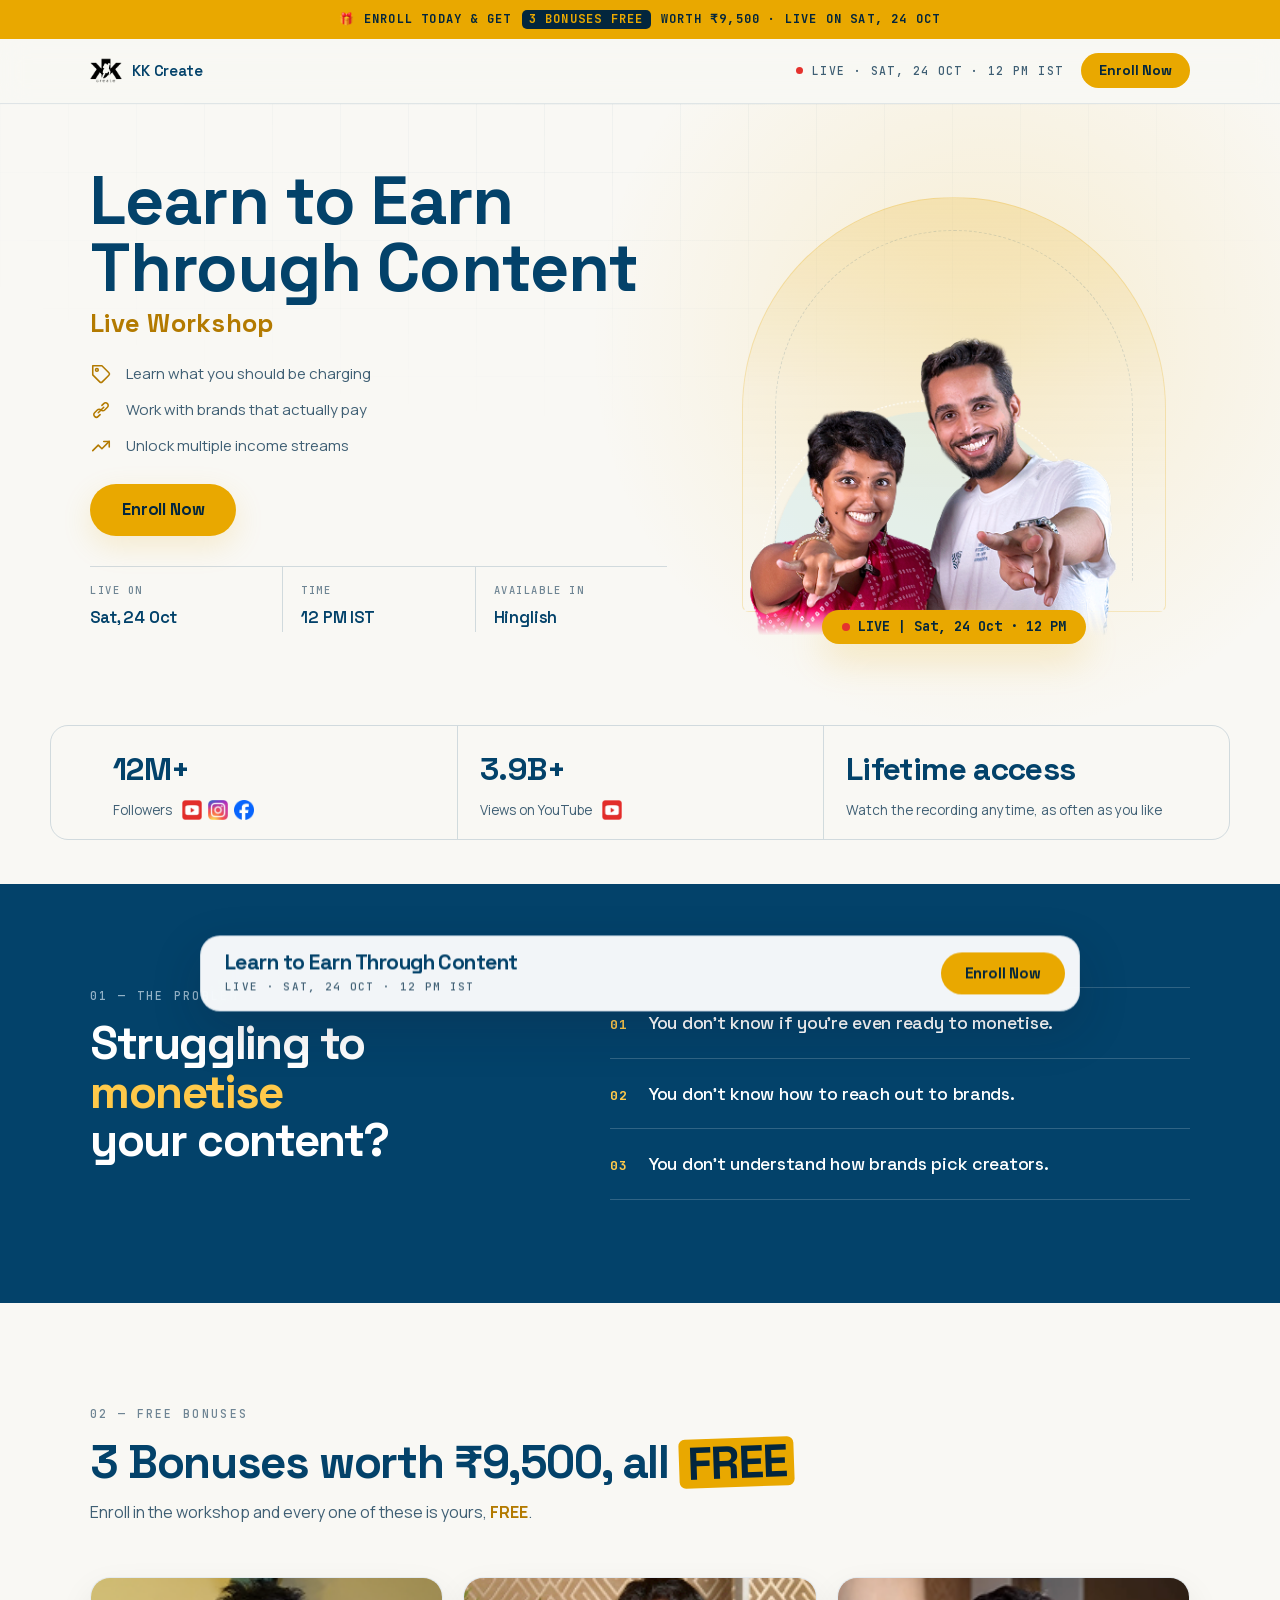
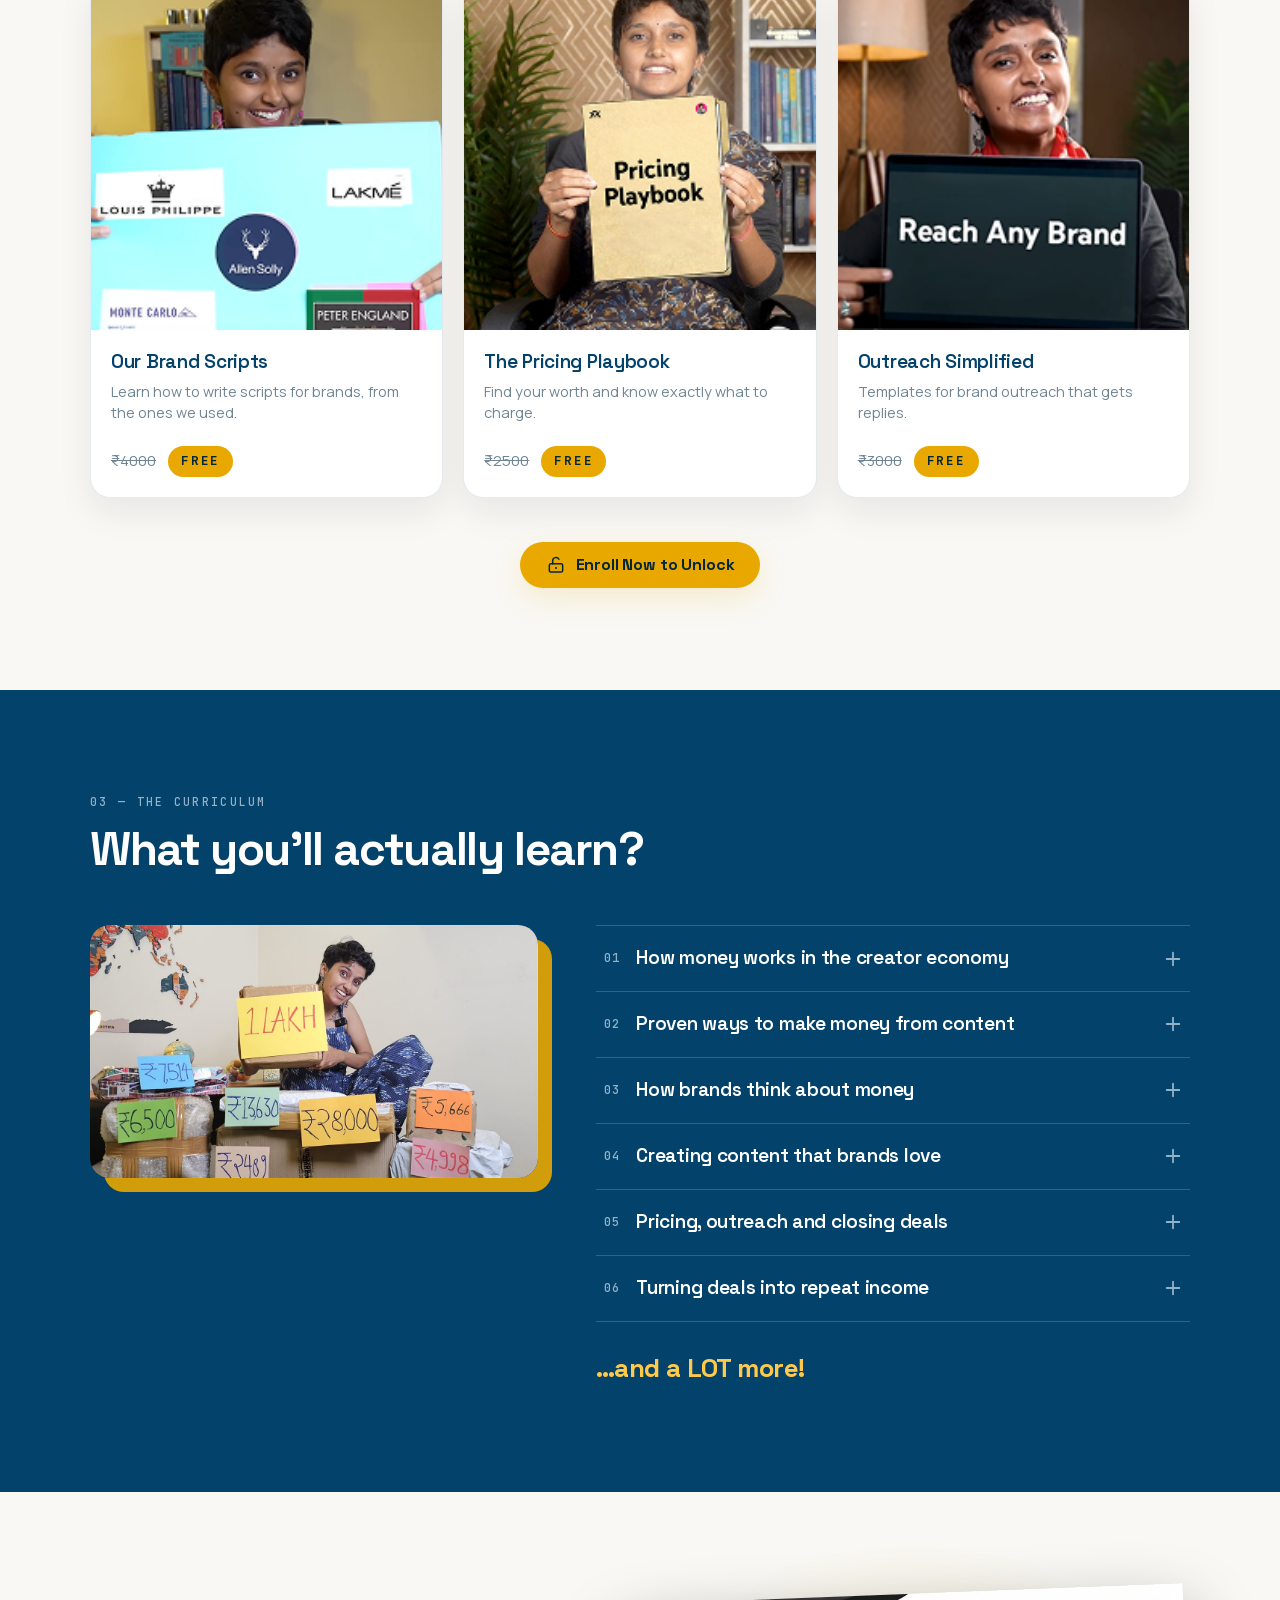
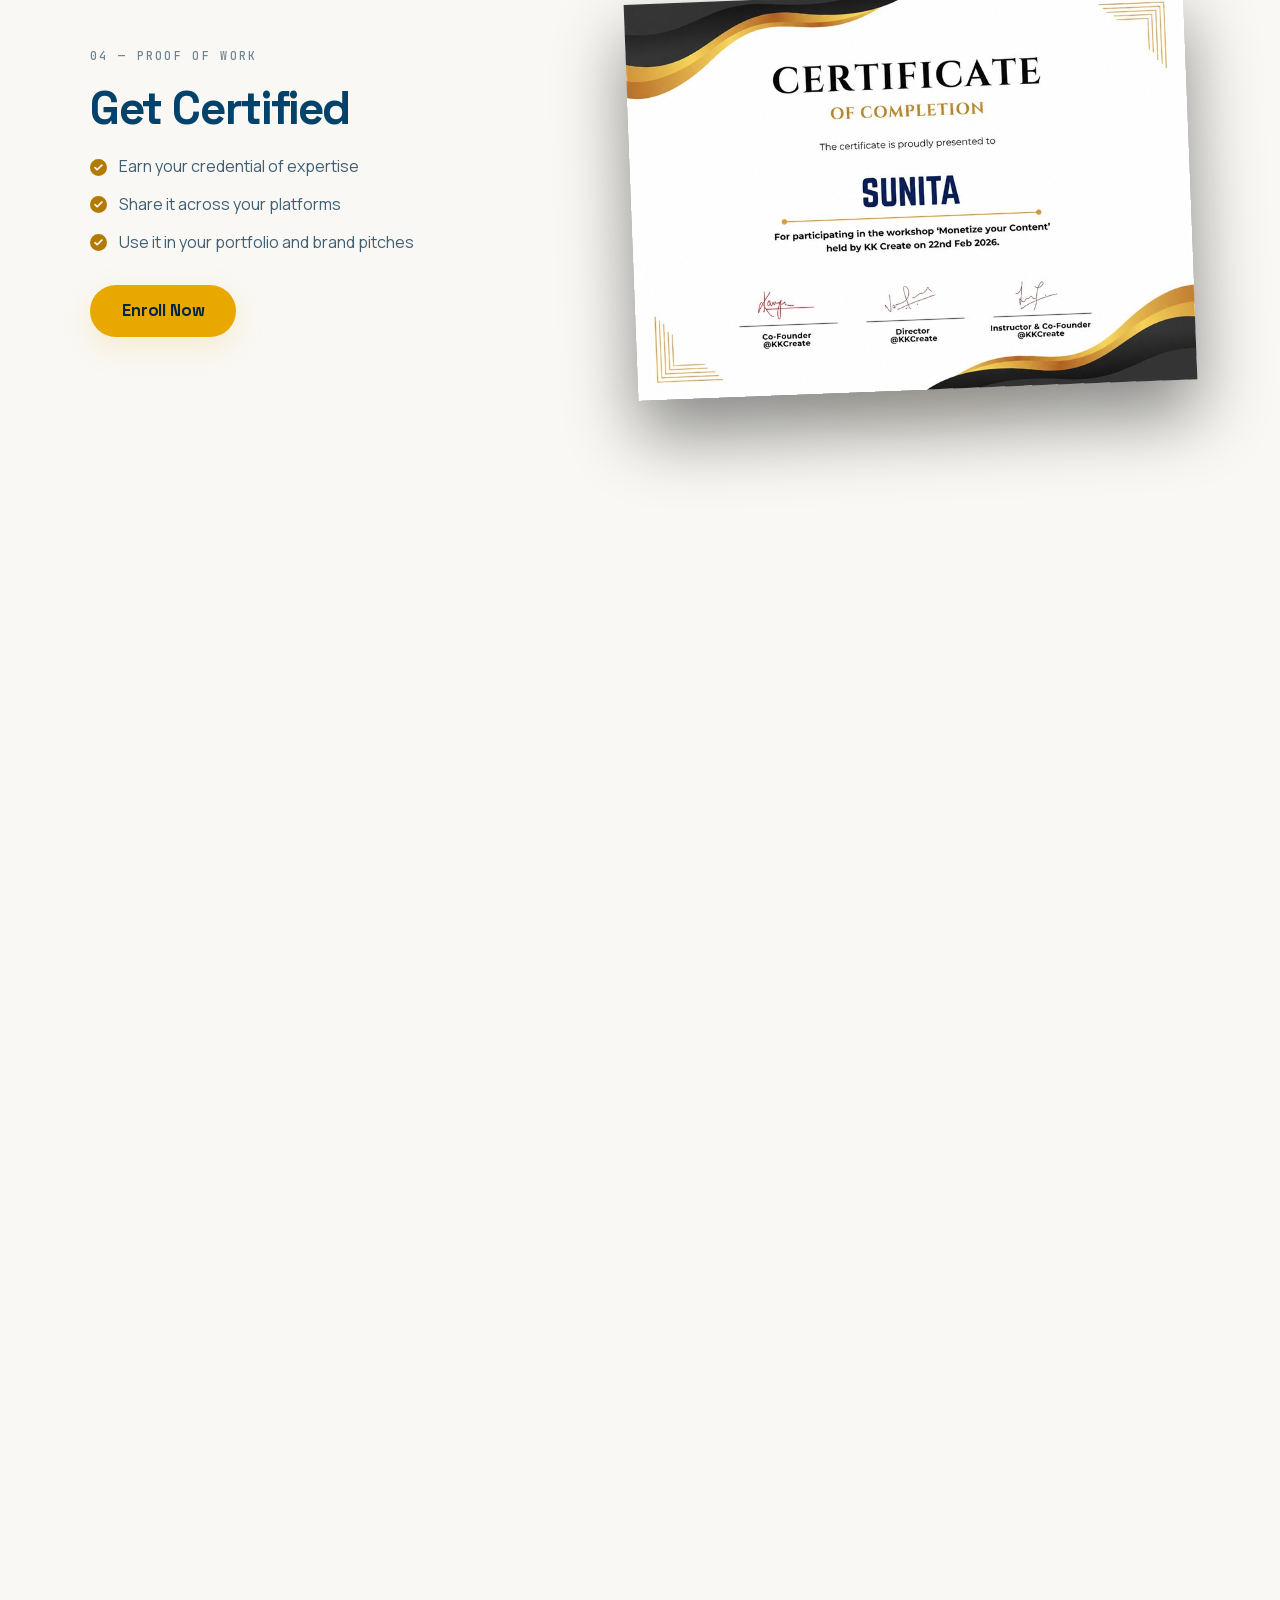
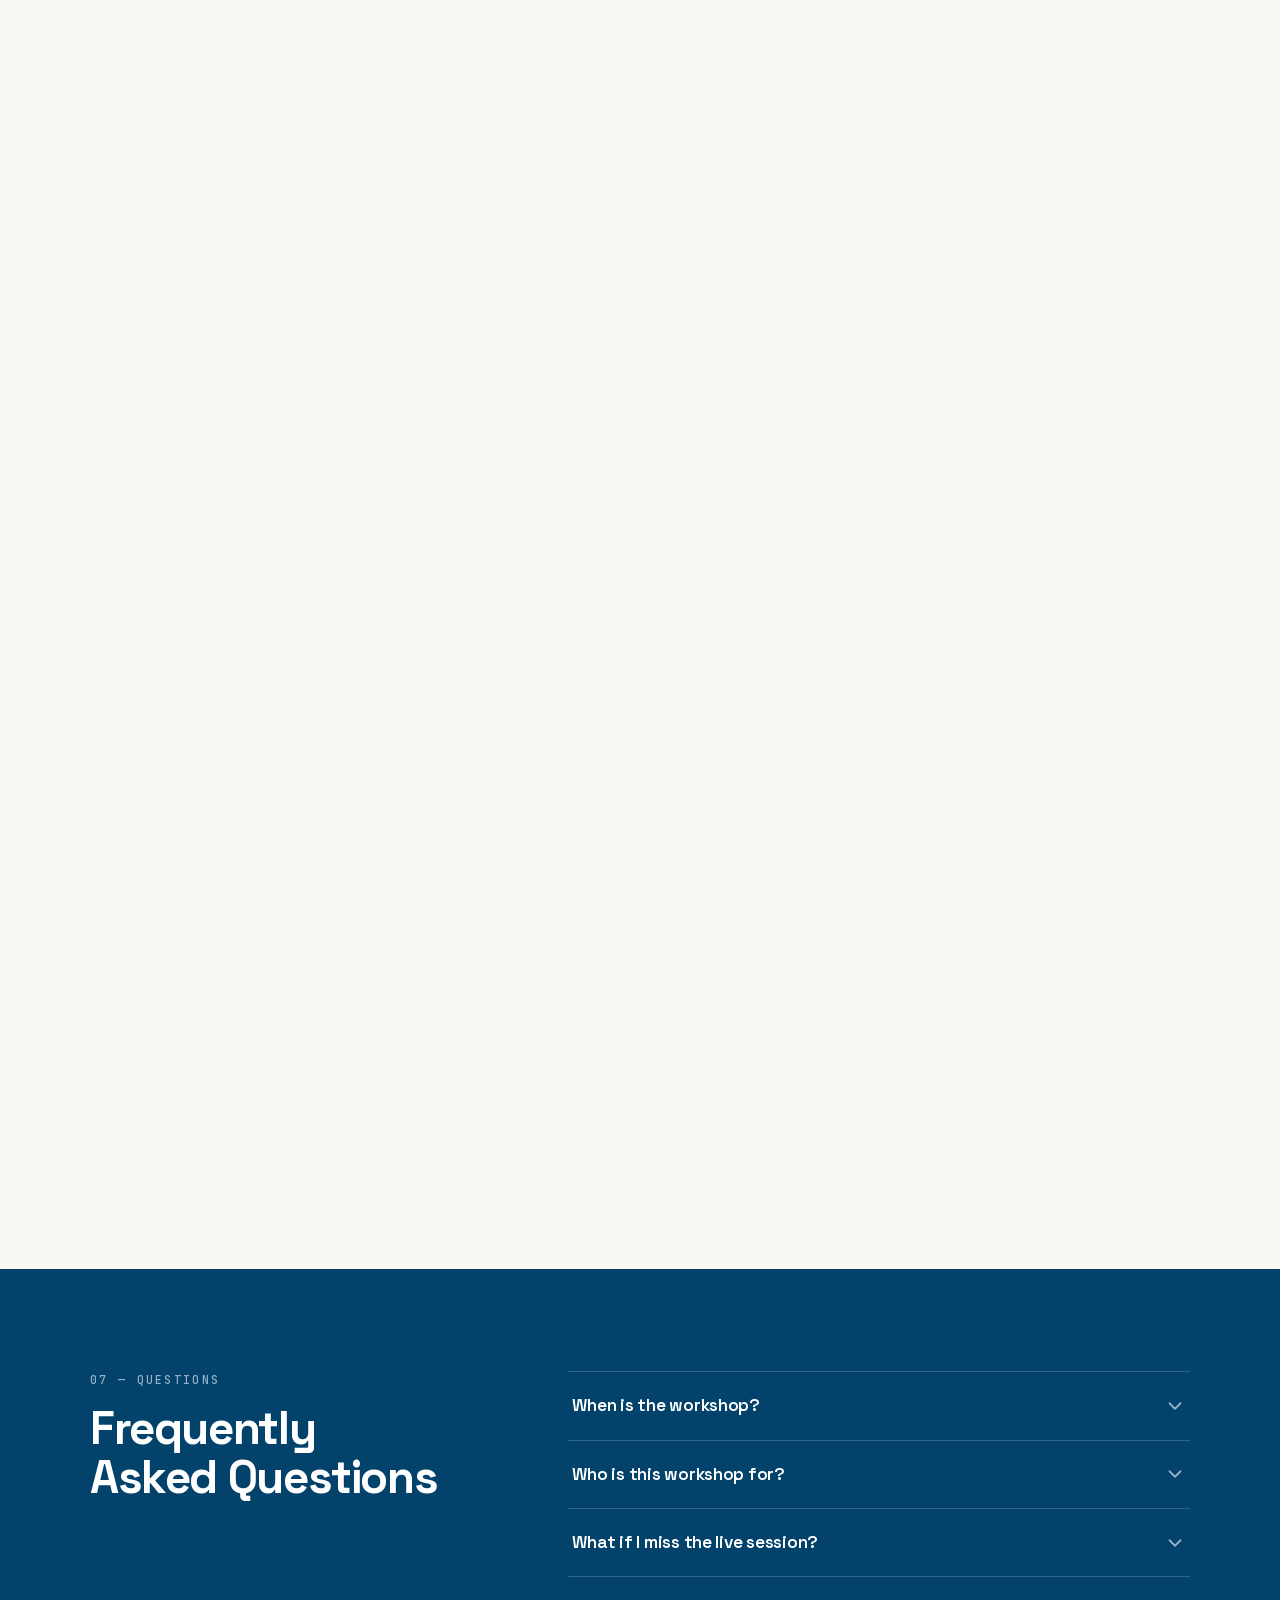
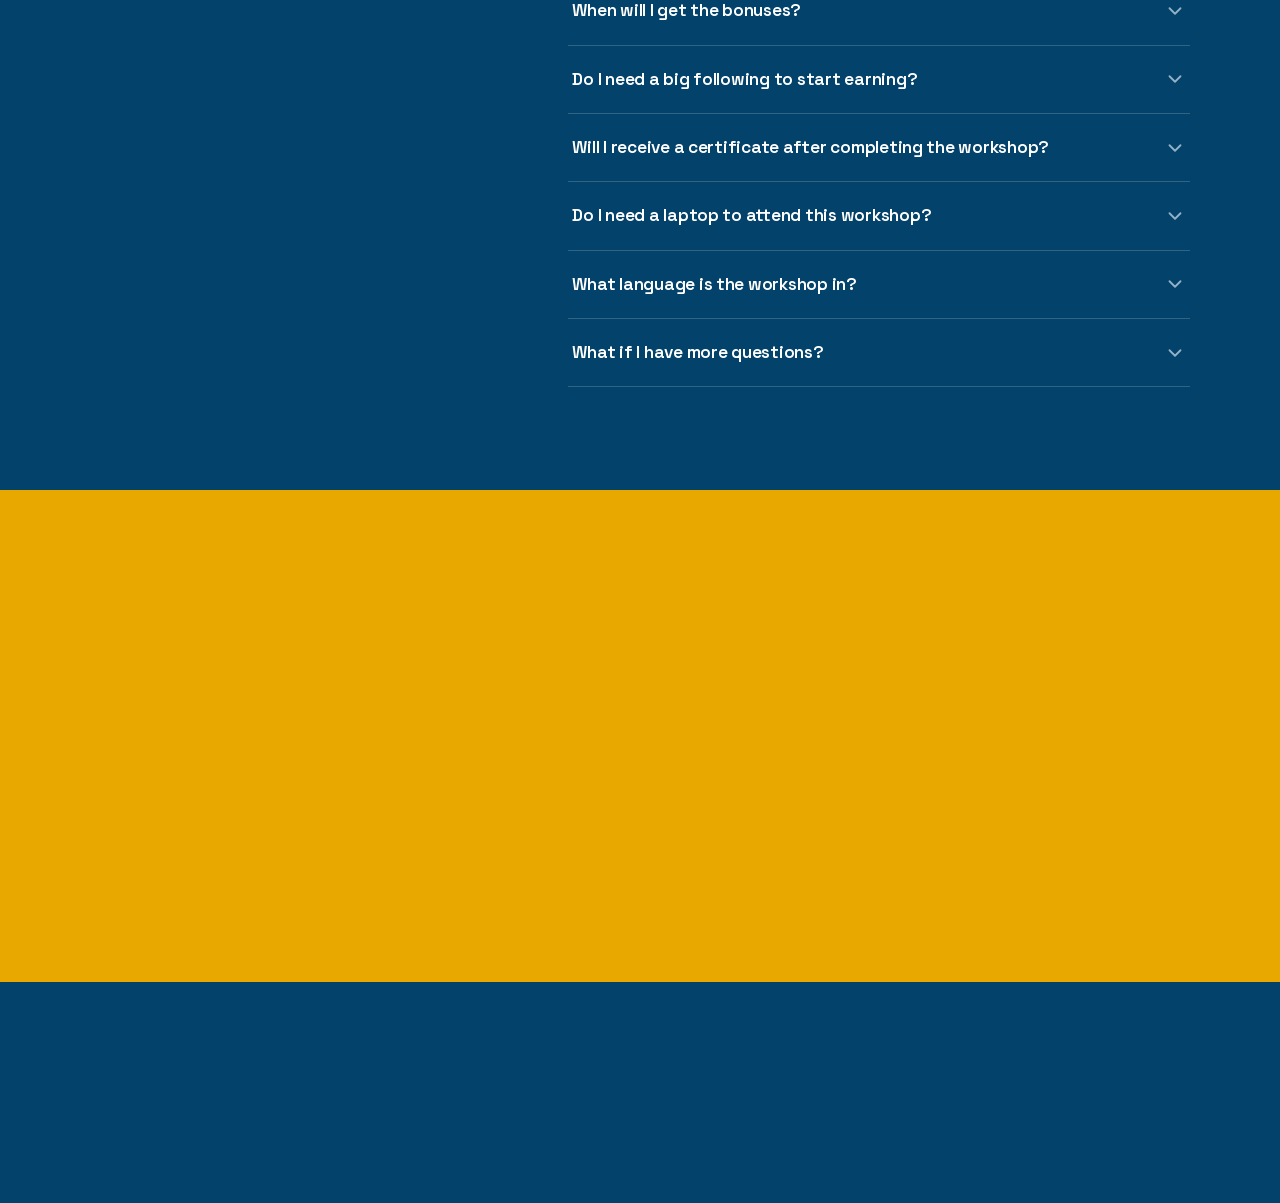
==== index.html @ b42ba7c3 "Mobile hero and buttons; certificate page - Hero photo cropped above the baked-in dark fade and neve" ====
<!DOCTYPE html>
<html lang="en">
<head>
<meta charset="utf-8" />
<meta name="viewport" content="width=device-width, initial-scale=1" />
<title>Learn to Earn Through Content — Live Workshop | KK Create</title>
<meta name="description" content="Live workshop on Saturday, 24 October at 12 PM IST, in Hinglish. Learn what to charge, how to work with brands that pay and how to build multiple income streams from your content, with Lokesh Yadav. Plus 3 FREE bonuses worth ₹9,500." />
<meta name="theme-color" content="#f9f8f4" />
<link rel="canonical" href="https://finance.kkcreate.in/" />
<meta property="og:url" content="https://finance.kkcreate.in/" />
<meta property="og:type" content="website" />
<meta property="og:site_name" content="KK Create" />
<meta property="og:title" content="Learn to Earn Through Content — Live Workshop, Sat 24 Oct, 12 PM" />
<meta property="og:description" content="Learn what to charge, how to work with brands that pay and how to unlock multiple income streams. Live, in Hinglish. Plus 3 FREE bonuses." />
<link rel="icon" type="image/png" href="assets/favicon.png" />
<link rel="apple-touch-icon" href="assets/apple-touch-icon.png" />
<link rel="preload" as="font" type="font/woff2" crossorigin href="assets/fonts/space-grotesk-700-latin.woff2" />
<link rel="preload" as="font" type="font/woff2" crossorigin href="assets/fonts/manrope-400-latin.woff2" />
<link rel="preload" as="font" type="font/woff2" crossorigin href="assets/fonts/manrope-700-latin.woff2" />
<link rel="preload" as="font" type="font/woff2" crossorigin href="assets/fonts/jetbrains-mono-500-latin.woff2" />
<link rel="preload" as="image" href="assets/le/hero-duo.png?v=2" fetchpriority="high" />
<link rel="stylesheet" href="base.css" />
<link rel="stylesheet" href="home.css?v=1" />
<link rel="stylesheet" href="theme.css?v=1" />
<link rel="stylesheet" href="ai.css?v=1" />
<link rel="stylesheet" href="le.css?v=4" />
<!-- Vercel Web Analytics. The shim queues va() calls made before script.js
     arrives. The path is served by Vercel's edge, so it 404s locally — expected. -->
<script>
  window.va = window.va || function () { (window.vaq = window.vaq || []).push(arguments); };
</script>
<script defer src="/_vercel/insights/script.js"></script>
<script defer src="analytics.js"></script>
</head>
<body class="lp-body theme-cream is-light acc-mustard" id="top">

<!-- Bonus strip -->
<a class="lp-strip" href="#bonuses">&#127873; Enroll today &amp; get <b>3 bonuses FREE</b> worth &#8377;9,500 &middot; Live on Sat, 24 Oct</a>

<!-- Top bar -->
<header class="lp-nav">
  <div class="lp-wrap lp-nav-in">
    <a class="lp-brand" href="#top">
      <img src="assets/home/kk-logo-white.avif" width="32" height="32" alt="" />
      <span>KK Create</span>
    </a>
    <div class="lp-nav-right">
      <p class="lp-nav-date"><span class="lp-live-dot" aria-hidden="true"></span>Live &middot; Sat, 24 Oct &middot; 12 PM IST</p>
      <a class="lp-cta lp-cta-xs" data-buy href="https://learn.kkcreate.in/web/checkout/6ace7734f1f96ac5d02ac461">Enroll Now</a>
    </div>
  </div>
</header>

<main>

  <!-- Hero -->
  <section class="lp-hero">
    <div class="lp-wrap lp-hero-in">

      <div class="lp-hero-copy">

        <h1><span>Learn to Earn Through Content</span><em>Live Workshop</em></h1>

        <ul class="lp-points">
          <li>
            <svg viewBox="0 0 24 24" fill="none" stroke="currentColor" stroke-width="1.7" stroke-linecap="round" stroke-linejoin="round" aria-hidden="true"><path d="M20.6 13.4l-7.2 7.2a2 2 0 01-2.8 0L3 13V3h10l7.6 7.6a2 2 0 010 2.8z" /><circle cx="7.5" cy="7.5" r="1.5" /></svg>
            <span>Learn what you should be charging</span>
          </li>
          <li>
            <svg viewBox="0 0 24 24" fill="none" stroke="currentColor" stroke-width="1.7" stroke-linecap="round" stroke-linejoin="round" aria-hidden="true"><path d="M11 17l-2 2a2.8 2.8 0 01-4-4l3-3a2.8 2.8 0 014 0" /><path d="M13 7l2-2a2.8 2.8 0 014 4l-3 3a2.8 2.8 0 01-4 0" /><path d="M9 15l6-6" /></svg>
            <span>Work with brands that actually pay</span>
          </li>
          <li>
            <svg viewBox="0 0 24 24" fill="none" stroke="currentColor" stroke-width="1.7" stroke-linecap="round" stroke-linejoin="round" aria-hidden="true"><path d="M3 17l6-6 4 4 8-8" /><path d="M15 7h6v6" /></svg>
            <span>Unlock multiple income streams</span>
          </li>
        </ul>

        <div class="le-buy">
          <a class="lp-cta" data-buy href="https://learn.kkcreate.in/web/checkout/6ace7734f1f96ac5d02ac461">Enroll Now</a>
        </div>

        <dl class="lp-facts">
          <div class="lp-fact"><dt>Live on</dt><dd>Sat, 24 Oct</dd></div>
          <div class="lp-fact"><dt>Time</dt><dd>12 PM IST</dd></div>
          <div class="lp-fact"><dt>Available in</dt><dd>Hinglish</dd></div>
        </dl>

      </div>

      <div class="lp-hero-media">
        <img src="assets/le/hero-duo.png?v=2" width="500" height="330" fetchpriority="high" decoding="async" alt="Kavya Karnatac and Lokesh Yadav" />
        <span class="lp-flag"><span class="lp-live-dot" aria-hidden="true"></span>LIVE | Sat, 24 Oct &middot; 12 PM</span>
      </div>

    </div>
  </section>

  <!-- Reach -->
  <section class="le-reach" aria-label="KK Create in numbers">
    <div class="lp-wrap le-reach-in">
      <div>
        <b>12M+</b>
        <span class="le-reach-label">Followers
          <span class="le-socials">
            <img src="assets/home/social-youtube.webp" width="45" height="45" alt="YouTube" />
            <img src="assets/home/social-instagram.webp" width="42" height="42" alt="Instagram" />
            <img src="assets/home/social-facebook.webp" width="45" height="45" alt="Facebook" />
          </span>
        </span>
      </div>
      <div>
        <b>3.9B+</b>
        <span class="le-reach-label">Views on YouTube
          <span class="le-socials">
            <img src="assets/home/social-youtube.webp" width="45" height="45" alt="YouTube" />
          </span>
        </span>
      </div>
      <div><b>Lifetime access</b><span class="le-reach-label">Watch the recording anytime, as often as you like</span></div>
    </div>
  </section>

  <!-- The problem -->
  <section class="lp-pain lp-paper">
    <div class="lp-wrap lp-pain-in">
      <div class="lp-pain-head">
        <p class="lp-eyebrow">01 &mdash; The problem</p>
        <h2 class="lp-head">Struggling to <em>monetise</em><br />your content?</h2>
      </div>
      <ol class="lp-pain-list">
        <li><span aria-hidden="true">01</span><p>You don&rsquo;t know if you&rsquo;re even ready to monetise.</p></li>
        <li><span aria-hidden="true">02</span><p>You don&rsquo;t know how to reach out to brands.</p></li>
        <li><span aria-hidden="true">03</span><p>You don&rsquo;t understand how brands pick creators.</p></li>
      </ol>
    </div>
  </section>

  <!-- Bonuses -->
  <section class="lp-bonus" id="bonuses">
    <div class="lp-wrap">

      <div class="lp-sec-head">
        <p class="lp-eyebrow">02 &mdash; Free bonuses</p>
        <h2 class="lp-head">3 Bonuses worth &#8377;9,500, all <em>FREE</em></h2>
        <p class="lp-bonus-sub">Enroll in the workshop and every one of these is yours, <b>FREE</b>.</p>
      </div>

      <div class="lp-bonus-grid">

        <article class="lp-bonus-card">
          <div class="lp-bonus-art">
            <img src="assets/le/bonus-brand-scripts.png" width="274" height="218" loading="lazy" decoding="async" alt="Bonus: our brand scripts" />
          </div>
          <div class="lp-bonus-body">
            <h3>Our Brand Scripts</h3>
            <p>Learn how to write scripts for brands, from the ones we used.</p>
            <p class="lp-price"><s>&#8377;4000</s> <b>FREE</b></p>
          </div>
        </article>

        <article class="lp-bonus-card">
          <div class="lp-bonus-art">
            <img src="assets/le/bonus-pricing.png" width="279" height="218" loading="lazy" decoding="async" alt="Bonus: the Pricing Playbook" />
          </div>
          <div class="lp-bonus-body">
            <h3>The Pricing Playbook</h3>
            <p>Find your worth and know exactly what to charge.</p>
            <p class="lp-price"><s>&#8377;2500</s> <b>FREE</b></p>
          </div>
        </article>

        <article class="lp-bonus-card">
          <div class="lp-bonus-art">
            <img src="assets/le/bonus-outreach.png" width="279" height="219" loading="lazy" decoding="async" alt="Bonus: Outreach Simplified" />
          </div>
          <div class="lp-bonus-body">
            <h3>Outreach Simplified</h3>
            <p>Templates for brand outreach that gets replies.</p>
            <p class="lp-price"><s>&#8377;3000</s> <b>FREE</b></p>
          </div>
        </article>

      </div>

      <a class="lp-cta lp-cta-sm" data-buy href="https://learn.kkcreate.in/web/checkout/6ace7734f1f96ac5d02ac461">
        <svg width="20" height="20" viewBox="0 0 24 24" fill="none" stroke="currentColor" stroke-width="1.8" stroke-linecap="round" stroke-linejoin="round" aria-hidden="true"><rect x="4" y="10.5" width="16" height="10" rx="2" /><path d="M8 10.5V7a4 4 0 017.5-1.9" /><circle cx="12" cy="15.5" r="1.2" fill="currentColor" stroke="none" /></svg>
        Enroll Now to Unlock
      </a>

    </div>
  </section>

  <!-- Curriculum -->
  <section class="lp-learn lp-paper" id="curriculum">
    <div class="lp-wrap">
      <div class="lp-sec-head">
        <p class="lp-eyebrow">03 &mdash; The curriculum</p>
        <h2 class="lp-head">What you&rsquo;ll actually learn?</h2>
      </div>
      <div class="lp-learn-cols">
        <div class="lp-learn-shot">
          <img src="assets/le/learn.jpg" width="1200" height="676" loading="lazy" decoding="async" alt="Kavya holding up brand-deal parcels labelled with what each one paid, up to 1 lakh" />
        </div>
        <div class="lp-learn-col">
          <div class="lp-modules" data-accordion>

            <div class="lp-module">
              <button type="button" aria-expanded="false" aria-controls="m1">
                <span class="lp-module-no" aria-hidden="true">01</span>
                <h3>How money works in the creator economy</h3>
                <svg class="lp-module-plus" width="18" height="18" viewBox="0 0 20 20" fill="none" stroke="currentColor" stroke-width="2" stroke-linecap="round" aria-hidden="true"><path d="M10 3v14M3 10h14" /></svg>
              </button>
              <div class="lp-module-body" id="m1">
                <ul>
                  <li><svg viewBox="0 0 512 512" fill="currentColor" aria-hidden="true"><path d="M504 256c0 137-111 248-248 248S8 393 8 256 119 8 256 8s248 111 248 248zM227.3 387.3l184-184c6.2-6.2 6.2-16.4 0-22.6l-22.6-22.6c-6.2-6.2-16.4-6.2-22.6 0L216 308.1l-70.1-70.1c-6.2-6.2-16.4-6.2-22.6 0l-22.6 22.6c-6.2 6.2-6.2 16.4 0 22.6l104 104c6.2 6.3 16.4 6.3 22.6.1z"/></svg>Discover where creator income really comes from</li>
                  <li><svg viewBox="0 0 512 512" fill="currentColor" aria-hidden="true"><path d="M504 256c0 137-111 248-248 248S8 393 8 256 119 8 256 8s248 111 248 248zM227.3 387.3l184-184c6.2-6.2 6.2-16.4 0-22.6l-22.6-22.6c-6.2-6.2-16.4-6.2-22.6 0L216 308.1l-70.1-70.1c-6.2-6.2-16.4-6.2-22.6 0l-22.6 22.6c-6.2 6.2-6.2 16.4 0 22.6l104 104c6.2 6.3 16.4 6.3 22.6.1z"/></svg>Learn why structure beats luck</li>
                  <li><svg viewBox="0 0 512 512" fill="currentColor" aria-hidden="true"><path d="M504 256c0 137-111 248-248 248S8 393 8 256 119 8 256 8s248 111 248 248zM227.3 387.3l184-184c6.2-6.2 6.2-16.4 0-22.6l-22.6-22.6c-6.2-6.2-16.4-6.2-22.6 0L216 308.1l-70.1-70.1c-6.2-6.2-16.4-6.2-22.6 0l-22.6 22.6c-6.2 6.2-6.2 16.4 0 22.6l104 104c6.2 6.3 16.4 6.3 22.6.1z"/></svg>Shift from hobbyist to professional thinking</li>
                </ul>
              </div>
            </div>

            <div class="lp-module">
              <button type="button" aria-expanded="false" aria-controls="m2">
                <span class="lp-module-no" aria-hidden="true">02</span>
                <h3>Proven ways to make money from content</h3>
                <svg class="lp-module-plus" width="18" height="18" viewBox="0 0 20 20" fill="none" stroke="currentColor" stroke-width="2" stroke-linecap="round" aria-hidden="true"><path d="M10 3v14M3 10h14" /></svg>
              </button>
              <div class="lp-module-body" id="m2">
                <ul>
                  <li><svg viewBox="0 0 512 512" fill="currentColor" aria-hidden="true"><path d="M504 256c0 137-111 248-248 248S8 393 8 256 119 8 256 8s248 111 248 248zM227.3 387.3l184-184c6.2-6.2 6.2-16.4 0-22.6l-22.6-22.6c-6.2-6.2-16.4-6.2-22.6 0L216 308.1l-70.1-70.1c-6.2-6.2-16.4-6.2-22.6 0l-22.6 22.6c-6.2 6.2-6.2 16.4 0 22.6l104 104c6.2 6.3 16.4 6.3 22.6.1z"/></svg>Explore 5 income streams for creators</li>
                  <li><svg viewBox="0 0 512 512" fill="currentColor" aria-hidden="true"><path d="M504 256c0 137-111 248-248 248S8 393 8 256 119 8 256 8s248 111 248 248zM227.3 387.3l184-184c6.2-6.2 6.2-16.4 0-22.6l-22.6-22.6c-6.2-6.2-16.4-6.2-22.6 0L216 308.1l-70.1-70.1c-6.2-6.2-16.4-6.2-22.6 0l-22.6 22.6c-6.2 6.2-6.2 16.4 0 22.6l104 104c6.2 6.3 16.4 6.3 22.6.1z"/></svg>Master brand deals as your quickest path</li>
                  <li><svg viewBox="0 0 512 512" fill="currentColor" aria-hidden="true"><path d="M504 256c0 137-111 248-248 248S8 393 8 256 119 8 256 8s248 111 248 248zM227.3 387.3l184-184c6.2-6.2 6.2-16.4 0-22.6l-22.6-22.6c-6.2-6.2-16.4-6.2-22.6 0L216 308.1l-70.1-70.1c-6.2-6.2-16.4-6.2-22.6 0l-22.6 22.6c-6.2 6.2-6.2 16.4 0 22.6l104 104c6.2 6.3 16.4 6.3 22.6.1z"/></svg>Tap into audience products and services</li>
                </ul>
              </div>
            </div>

            <div class="lp-module">
              <button type="button" aria-expanded="false" aria-controls="m3">
                <span class="lp-module-no" aria-hidden="true">03</span>
                <h3>How brands think about money</h3>
                <svg class="lp-module-plus" width="18" height="18" viewBox="0 0 20 20" fill="none" stroke="currentColor" stroke-width="2" stroke-linecap="round" aria-hidden="true"><path d="M10 3v14M3 10h14" /></svg>
              </button>
              <div class="lp-module-body" id="m3">
                <ul>
                  <li><svg viewBox="0 0 512 512" fill="currentColor" aria-hidden="true"><path d="M504 256c0 137-111 248-248 248S8 393 8 256 119 8 256 8s248 111 248 248zM227.3 387.3l184-184c6.2-6.2 6.2-16.4 0-22.6l-22.6-22.6c-6.2-6.2-16.4-6.2-22.6 0L216 308.1l-70.1-70.1c-6.2-6.2-16.4-6.2-22.6 0l-22.6 22.6c-6.2 6.2-6.2 16.4 0 22.6l104 104c6.2 6.3 16.4 6.3 22.6.1z"/></svg>Understand what makes brands pay creators</li>
                  <li><svg viewBox="0 0 512 512" fill="currentColor" aria-hidden="true"><path d="M504 256c0 137-111 248-248 248S8 393 8 256 119 8 256 8s248 111 248 248zM227.3 387.3l184-184c6.2-6.2 6.2-16.4 0-22.6l-22.6-22.6c-6.2-6.2-16.4-6.2-22.6 0L216 308.1l-70.1-70.1c-6.2-6.2-16.4-6.2-22.6 0l-22.6 22.6c-6.2 6.2-6.2 16.4 0 22.6l104 104c6.2 6.3 16.4 6.3 22.6.1z"/></svg>Align your content with brand goals</li>
                  <li><svg viewBox="0 0 512 512" fill="currentColor" aria-hidden="true"><path d="M504 256c0 137-111 248-248 248S8 393 8 256 119 8 256 8s248 111 248 248zM227.3 387.3l184-184c6.2-6.2 6.2-16.4 0-22.6l-22.6-22.6c-6.2-6.2-16.4-6.2-22.6 0L216 308.1l-70.1-70.1c-6.2-6.2-16.4-6.2-22.6 0l-22.6 22.6c-6.2 6.2-6.2 16.4 0 22.6l104 104c6.2 6.3 16.4 6.3 22.6.1z"/></svg>Learn why brands value risk reduction</li>
                </ul>
              </div>
            </div>

            <div class="lp-module">
              <button type="button" aria-expanded="false" aria-controls="m4">
                <span class="lp-module-no" aria-hidden="true">04</span>
                <h3>Creating content that brands love</h3>
                <svg class="lp-module-plus" width="18" height="18" viewBox="0 0 20 20" fill="none" stroke="currentColor" stroke-width="2" stroke-linecap="round" aria-hidden="true"><path d="M10 3v14M3 10h14" /></svg>
              </button>
              <div class="lp-module-body" id="m4">
                <ul>
                  <li><svg viewBox="0 0 512 512" fill="currentColor" aria-hidden="true"><path d="M504 256c0 137-111 248-248 248S8 393 8 256 119 8 256 8s248 111 248 248zM227.3 387.3l184-184c6.2-6.2 6.2-16.4 0-22.6l-22.6-22.6c-6.2-6.2-16.4-6.2-22.6 0L216 308.1l-70.1-70.1c-6.2-6.2-16.4-6.2-22.6 0l-22.6 22.6c-6.2 6.2-6.2 16.4 0 22.6l104 104c6.2 6.3 16.4 6.3 22.6.1z"/></svg>Know which content formats work best</li>
                  <li><svg viewBox="0 0 512 512" fill="currentColor" aria-hidden="true"><path d="M504 256c0 137-111 248-248 248S8 393 8 256 119 8 256 8s248 111 248 248zM227.3 387.3l184-184c6.2-6.2 6.2-16.4 0-22.6l-22.6-22.6c-6.2-6.2-16.4-6.2-22.6 0L216 308.1l-70.1-70.1c-6.2-6.2-16.4-6.2-22.6 0l-22.6 22.6c-6.2 6.2-6.2 16.4 0 22.6l104 104c6.2 6.3 16.4 6.3 22.6.1z"/></svg>Understand integrations vs dedicated content</li>
                  <li><svg viewBox="0 0 512 512" fill="currentColor" aria-hidden="true"><path d="M504 256c0 137-111 248-248 248S8 393 8 256 119 8 256 8s248 111 248 248zM227.3 387.3l184-184c6.2-6.2 6.2-16.4 0-22.6l-22.6-22.6c-6.2-6.2-16.4-6.2-22.6 0L216 308.1l-70.1-70.1c-6.2-6.2-16.4-6.2-22.6 0l-22.6 22.6c-6.2 6.2-6.2 16.4 0 22.6l104 104c6.2 6.3 16.4 6.3 22.6.1z"/></svg>Build a media kit that wins trust</li>
                </ul>
              </div>
            </div>

            <div class="lp-module">
              <button type="button" aria-expanded="false" aria-controls="m5">
                <span class="lp-module-no" aria-hidden="true">05</span>
                <h3>Pricing, outreach and closing deals</h3>
                <svg class="lp-module-plus" width="18" height="18" viewBox="0 0 20 20" fill="none" stroke="currentColor" stroke-width="2" stroke-linecap="round" aria-hidden="true"><path d="M10 3v14M3 10h14" /></svg>
              </button>
              <div class="lp-module-body" id="m5">
                <ul>
                  <li><svg viewBox="0 0 512 512" fill="currentColor" aria-hidden="true"><path d="M504 256c0 137-111 248-248 248S8 393 8 256 119 8 256 8s248 111 248 248zM227.3 387.3l184-184c6.2-6.2 6.2-16.4 0-22.6l-22.6-22.6c-6.2-6.2-16.4-6.2-22.6 0L216 308.1l-70.1-70.1c-6.2-6.2-16.4-6.2-22.6 0l-22.6 22.6c-6.2 6.2-6.2 16.4 0 22.6l104 104c6.2 6.3 16.4 6.3 22.6.1z"/></svg>Set your price based on real value</li>
                  <li><svg viewBox="0 0 512 512" fill="currentColor" aria-hidden="true"><path d="M504 256c0 137-111 248-248 248S8 393 8 256 119 8 256 8s248 111 248 248zM227.3 387.3l184-184c6.2-6.2 6.2-16.4 0-22.6l-22.6-22.6c-6.2-6.2-16.4-6.2-22.6 0L216 308.1l-70.1-70.1c-6.2-6.2-16.4-6.2-22.6 0l-22.6 22.6c-6.2 6.2-6.2 16.4 0 22.6l104 104c6.2 6.3 16.4 6.3 22.6.1z"/></svg>Craft offers that get responses</li>
                  <li><svg viewBox="0 0 512 512" fill="currentColor" aria-hidden="true"><path d="M504 256c0 137-111 248-248 248S8 393 8 256 119 8 256 8s248 111 248 248zM227.3 387.3l184-184c6.2-6.2 6.2-16.4 0-22.6l-22.6-22.6c-6.2-6.2-16.4-6.2-22.6 0L216 308.1l-70.1-70.1c-6.2-6.2-16.4-6.2-22.6 0l-22.6 22.6c-6.2 6.2-6.2 16.4 0 22.6l104 104c6.2 6.3 16.4 6.3 22.6.1z"/></svg>Master outreach to close deals</li>
                </ul>
              </div>
            </div>

            <div class="lp-module">
              <button type="button" aria-expanded="false" aria-controls="m6">
                <span class="lp-module-no" aria-hidden="true">06</span>
                <h3>Turning deals into repeat income</h3>
                <svg class="lp-module-plus" width="18" height="18" viewBox="0 0 20 20" fill="none" stroke="currentColor" stroke-width="2" stroke-linecap="round" aria-hidden="true"><path d="M10 3v14M3 10h14" /></svg>
              </button>
              <div class="lp-module-body" id="m6">
                <ul>
                  <li><svg viewBox="0 0 512 512" fill="currentColor" aria-hidden="true"><path d="M504 256c0 137-111 248-248 248S8 393 8 256 119 8 256 8s248 111 248 248zM227.3 387.3l184-184c6.2-6.2 6.2-16.4 0-22.6l-22.6-22.6c-6.2-6.2-16.4-6.2-22.6 0L216 308.1l-70.1-70.1c-6.2-6.2-16.4-6.2-22.6 0l-22.6 22.6c-6.2 6.2-6.2 16.4 0 22.6l104 104c6.2 6.3 16.4 6.3 22.6.1z"/></svg>Deliver results that lead to repeat work</li>
                  <li><svg viewBox="0 0 512 512" fill="currentColor" aria-hidden="true"><path d="M504 256c0 137-111 248-248 248S8 393 8 256 119 8 256 8s248 111 248 248zM227.3 387.3l184-184c6.2-6.2 6.2-16.4 0-22.6l-22.6-22.6c-6.2-6.2-16.4-6.2-22.6 0L216 308.1l-70.1-70.1c-6.2-6.2-16.4-6.2-22.6 0l-22.6 22.6c-6.2 6.2-6.2 16.4 0 22.6l104 104c6.2 6.3 16.4 6.3 22.6.1z"/></svg>Manage timelines and approvals like a pro</li>
                  <li><svg viewBox="0 0 512 512" fill="currentColor" aria-hidden="true"><path d="M504 256c0 137-111 248-248 248S8 393 8 256 119 8 256 8s248 111 248 248zM227.3 387.3l184-184c6.2-6.2 6.2-16.4 0-22.6l-22.6-22.6c-6.2-6.2-16.4-6.2-22.6 0L216 308.1l-70.1-70.1c-6.2-6.2-16.4-6.2-22.6 0l-22.6 22.6c-6.2 6.2-6.2 16.4 0 22.6l104 104c6.2 6.3 16.4 6.3 22.6.1z"/></svg>Build sustainable income through repeat deals</li>
                </ul>
              </div>
            </div>

          </div>
          <p class="lp-more">&hellip;and a LOT more!</p>
        </div>
      </div>
    </div>
  </section>

  <!-- Certificate -->
  <section class="lp-cert">
    <div class="lp-wrap lp-cert-in">
      <div class="lp-cert-copy">
        <p class="lp-eyebrow">04 &mdash; Proof of work</p>
        <h2 class="lp-head">Get Certified</h2>
        <ul class="lp-checks">
          <li><svg viewBox="0 0 16 16" fill="currentColor" aria-hidden="true"><path d="M8 0a8 8 0 100 16A8 8 0 008 0zm3.9 6.1l-4.6 4.6a.8.8 0 01-1.1 0L4.1 8.6a.8.8 0 011.1-1.1l1.6 1.5 4-4a.8.8 0 011.1 1.1z"/></svg>Earn your credential of expertise</li>
          <li><svg viewBox="0 0 16 16" fill="currentColor" aria-hidden="true"><path d="M8 0a8 8 0 100 16A8 8 0 008 0zm3.9 6.1l-4.6 4.6a.8.8 0 01-1.1 0L4.1 8.6a.8.8 0 011.1-1.1l1.6 1.5 4-4a.8.8 0 011.1 1.1z"/></svg>Share it across your platforms</li>
          <li><svg viewBox="0 0 16 16" fill="currentColor" aria-hidden="true"><path d="M8 0a8 8 0 100 16A8 8 0 008 0zm3.9 6.1l-4.6 4.6a.8.8 0 01-1.1 0L4.1 8.6a.8.8 0 011.1-1.1l1.6 1.5 4-4a.8.8 0 011.1 1.1z"/></svg>Use it in your portfolio and brand pitches</li>
        </ul>
        <a class="lp-cta" data-buy href="https://learn.kkcreate.in/web/checkout/6ace7734f1f96ac5d02ac461">Enroll Now</a>
      </div>
      <div class="lp-cert-shot">
        <img src="assets/le/certificate.jpg" width="900" height="637" loading="lazy" decoding="async" alt="KK Create certificate of completion for the Monetize your Content workshop" />
      </div>
    </div>
  </section>

  <!-- Testimonials: video, then the voice note, then written -->
  <section class="lp-tst" id="testimonials">
    <div class="lp-wrap">

      <div class="lp-rail" data-rail>
        <div class="lp-rail-head">
          <div>
            <p class="lp-eyebrow">05 &mdash; Students</p>
            <h2 class="lp-head">Testimonials</h2>
          </div>
          <div class="lp-arrows">
            <button class="lp-arrow" type="button" data-rail-prev aria-label="Previous video testimonials"><svg viewBox="0 0 24 24" fill="none" stroke="currentColor" stroke-width="2" stroke-linecap="round" stroke-linejoin="round" aria-hidden="true"><path d="M15 5l-7 7 7 7" /></svg></button>
            <button class="lp-arrow" type="button" data-rail-next aria-label="More video testimonials"><svg viewBox="0 0 24 24" fill="none" stroke="currentColor" stroke-width="2" stroke-linecap="round" stroke-linejoin="round" aria-hidden="true"><path d="M9 5l7 7-7 7" /></svg></button>
          </div>
        </div>
        <div class="lp-track" data-rail-track>
          <div class="lp-slide">
            <button class="lp-play" type="button" data-vimeo="1176806368" aria-label="Play student testimonial 1">
              <img src="assets/home/tst-1176806368.webp" width="440" height="782" loading="lazy" decoding="async" alt="" />
              <span class="lp-play-mark" aria-hidden="true"><svg viewBox="0 0 24 24" fill="currentColor"><path d="M8 5.5v13l11-6.5z" /></svg></span>
            </button>
          </div>
          <div class="lp-slide">
            <button class="lp-play" type="button" data-vimeo="1176806411" aria-label="Play student testimonial 2">
              <img src="assets/home/tst-1176806411.webp" width="440" height="782" loading="lazy" decoding="async" alt="" />
              <span class="lp-play-mark" aria-hidden="true"><svg viewBox="0 0 24 24" fill="currentColor"><path d="M8 5.5v13l11-6.5z" /></svg></span>
            </button>
          </div>
          <div class="lp-slide">
            <button class="lp-play" type="button" data-vimeo="1176806554" aria-label="Play student testimonial 3">
              <img src="assets/home/tst-1176806554.webp" width="440" height="782" loading="lazy" decoding="async" alt="" />
              <span class="lp-play-mark" aria-hidden="true"><svg viewBox="0 0 24 24" fill="currentColor"><path d="M8 5.5v13l11-6.5z" /></svg></span>
            </button>
          </div>
          <div class="lp-slide">
            <button class="lp-play" type="button" data-vimeo="1176806488" aria-label="Play student testimonial 4">
              <img src="assets/home/tst-1176806488.webp" width="440" height="782" loading="lazy" decoding="async" alt="" />
              <span class="lp-play-mark" aria-hidden="true"><svg viewBox="0 0 24 24" fill="currentColor"><path d="M8 5.5v13l11-6.5z" /></svg></span>
            </button>
          </div>
          <div class="lp-slide">
            <button class="lp-play" type="button" data-vimeo="1176806523" aria-label="Play student testimonial 5">
              <img src="assets/home/tst-1176806523.webp" width="440" height="782" loading="lazy" decoding="async" alt="" />
              <span class="lp-play-mark" aria-hidden="true"><svg viewBox="0 0 24 24" fill="currentColor"><path d="M8 5.5v13l11-6.5z" /></svg></span>
            </button>
          </div>
          <div class="lp-slide">
            <button class="lp-play" type="button" data-vimeo="1176806436" aria-label="Play student testimonial 6">
              <img src="assets/home/tst-1176806436.webp" width="440" height="782" loading="lazy" decoding="async" alt="" />
              <span class="lp-play-mark" aria-hidden="true"><svg viewBox="0 0 24 24" fill="currentColor"><path d="M8 5.5v13l11-6.5z" /></svg></span>
            </button>
          </div>
          <div class="lp-slide">
            <button class="lp-play" type="button" data-vimeo="1176806613" aria-label="Play student testimonial 7">
              <img src="assets/home/tst-1176806613.webp" width="440" height="782" loading="lazy" decoding="async" alt="" />
              <span class="lp-play-mark" aria-hidden="true"><svg viewBox="0 0 24 24" fill="currentColor"><path d="M8 5.5v13l11-6.5z" /></svg></span>
            </button>
          </div>
          <div class="lp-slide">
            <button class="lp-play" type="button" data-vimeo="1176806641" aria-label="Play student testimonial 8">
              <img src="assets/home/tst-1176806641.webp" width="440" height="782" loading="lazy" decoding="async" alt="" />
              <span class="lp-play-mark" aria-hidden="true"><svg viewBox="0 0 24 24" fill="currentColor"><path d="M8 5.5v13l11-6.5z" /></svg></span>
            </button>
          </div>
          <div class="lp-slide">
            <button class="lp-play" type="button" data-vimeo="1176806676" aria-label="Play student testimonial 9">
              <img src="assets/home/tst-1176806676.webp" width="440" height="782" loading="lazy" decoding="async" alt="" />
              <span class="lp-play-mark" aria-hidden="true"><svg viewBox="0 0 24 24" fill="currentColor"><path d="M8 5.5v13l11-6.5z" /></svg></span>
            </button>
          </div>
        </div>
      </div>

      <!-- Voice note. le.js starts it when it scrolls into view, if the
           browser allows sound without a tap; otherwise the play button
           pulses until it is pressed. -->
      <article class="le-voice" data-voice>
        <div class="le-voice-copy">
          <p class="le-voice-kicker"><span class="le-voice-dot" aria-hidden="true"></span>Unscripted &middot; straight from WhatsApp</p>
          <h3>The feedback that didn&rsquo;t fit in a review box.</h3>
          <p>After our last workshop, a student didn&rsquo;t send us a line. They sent us an <b>8-minute voice note</b> with their detailed feedback. Press play and hear it in their own words.</p>
        </div>

        <div class="le-voice-chat">
          <div class="le-bubble">
            <div class="le-player">
              <button class="le-play" type="button" data-voice-toggle aria-label="Play the voice note">
                <svg class="i-play" viewBox="0 0 24 24" fill="currentColor" aria-hidden="true"><path d="M8 5.5v13l11-6.5z" /></svg>
                <svg class="i-pause" viewBox="0 0 24 24" fill="currentColor" aria-hidden="true"><rect x="6.5" y="5" width="4" height="14" rx="1.2" /><rect x="13.5" y="5" width="4" height="14" rx="1.2" /></svg>
              </button>
              <div class="le-wave" data-voice-wave role="slider" tabindex="0" aria-label="Seek" aria-valuemin="0" aria-valuemax="100" aria-valuenow="0"></div>
              <button class="le-speed" type="button" data-voice-speed aria-label="Playback speed">1&times;</button>
            </div>
            <div class="le-bubble-meta">
              <span data-voice-time>0:00 / 8:08</span>
              <span class="le-ticks" aria-hidden="true">Voice note &middot; &#10003;&#10003;</span>
            </div>
            <audio data-voice-audio preload="metadata">
              <source src="assets/le/audio/feedback.ogg" type="audio/ogg; codecs=opus" />
              <source src="assets/le/audio/feedback.mp3" type="audio/mpeg" />
            </audio>
          </div>
          <p class="le-voice-hint" data-voice-hint>Tap play to listen</p>
        </div>
      </article>

      <div class="lp-rail le-rail-written" data-rail>
        <div class="lp-rail-head">
          <div>
            <h3 class="le-sub-head">In their words</h3>
          </div>

          <div class="lp-arrows">
            <button class="lp-arrow" type="button" data-rail-prev aria-label="Previous testimonials"><svg viewBox="0 0 24 24" fill="none" stroke="currentColor" stroke-width="2" stroke-linecap="round" stroke-linejoin="round" aria-hidden="true"><path d="M15 5l-7 7 7 7" /></svg></button>
            <button class="lp-arrow" type="button" data-rail-next aria-label="More testimonials"><svg viewBox="0 0 24 24" fill="none" stroke="currentColor" stroke-width="2" stroke-linecap="round" stroke-linejoin="round" aria-hidden="true"><path d="M9 5l7 7-7 7" /></svg></button>
          </div>
        </div>
        <div class="lp-track" data-rail-track>
          <figure class="lp-slide le-quote">
            <blockquote>It was a wonderful session for me. I&rsquo;m a beginner in this field, and I learned so much. Thank you, KK Create!</blockquote>
            <figcaption><img src="assets/le/tst-1.png" width="100" height="100" loading="lazy" alt="" />Abhinav Verma</figcaption>
          </figure>
          <figure class="lp-slide le-quote">
            <blockquote>It was truly amazing, sending love from Canada. I got so much clarity on how to get started. God bless the whole team. Great work!</blockquote>
            <figcaption><img src="assets/le/tst-2.png" width="100" height="100" loading="lazy" alt="" />Prabhdeep Singh</figcaption>
          </figure>
          <figure class="lp-slide le-quote">
            <blockquote>I genuinely learned so much. You explained everything with such clarity. You truly inspire me to create more confidently!</blockquote>
            <figcaption><img src="assets/le/tst-3.png" width="100" height="100" loading="lazy" alt="" />Shreya Bali</figcaption>
          </figure>
          <figure class="lp-slide le-quote">
            <blockquote>Great workshop! Learned a lot about content creation, strategy and audience engagement. Very informative and well-organised session.</blockquote>
            <figcaption><img src="assets/le/tst-4.png" width="100" height="100" loading="lazy" alt="" />Rahul Kumar</figcaption>
          </figure>
          <figure class="lp-slide le-quote">
            <blockquote>Thanks for the knowledge, Kavya di. I loved today&rsquo;s workshop. I will definitely follow your ideas to grow and improve.</blockquote>
            <figcaption><img src="assets/le/tst-5.png" width="100" height="100" loading="lazy" alt="" />Ayushi Singh</figcaption>
          </figure>
          <figure class="lp-slide le-quote">
            <blockquote>Thanks for the informative session. Looking forward to learning more in the future, I appreciate it.</blockquote>
            <figcaption><img src="assets/le/tst-6.png" width="100" height="100" loading="lazy" alt="" />Anmol Agarwal</figcaption>
          </figure>
        </div>
      </div>
    </div>
  </section>

  <!-- Brands -->
  <section class="lp-brands">
    <div class="lp-wrap"><p class="lp-chip">Brands we have worked with</p></div>
    <div class="lp-marquee">
      <div class="lp-marquee-track">
        <div class="lp-logo"><img src="assets/home/brand-hotstar.svg" width="140" height="41" loading="lazy" decoding="async" alt="Disney+ Hotstar" /></div>
        <div class="lp-logo"><img src="assets/home/brand-netflix.svg" width="120" height="33" loading="lazy" decoding="async" alt="Netflix" /></div>
        <div class="lp-logo"><img src="assets/home/brand-npci.webp" width="135" height="37" loading="lazy" decoding="async" alt="NPCI" /></div>
        <div class="lp-logo"><img src="assets/home/brand-boat.webp" width="79" height="42" loading="lazy" decoding="async" alt="boAt" /></div>
        <div class="lp-logo"><img src="assets/home/brand-cocacola.svg" width="106" height="35" loading="lazy" decoding="async" alt="Coca-Cola" /></div>
        <div class="lp-logo"><img src="assets/home/brand-perplexity.webp" width="146" height="37" loading="lazy" decoding="async" alt="Perplexity" /></div>
        <div class="lp-logo"><img src="assets/home/brand-google.svg" width="125" height="39" loading="lazy" decoding="async" alt="Google" /></div>
        <div class="lp-logo"><img src="assets/home/brand-swiggy.svg" width="130" height="40" loading="lazy" decoding="async" alt="Swiggy" /></div>
        <div class="lp-logo"><img src="assets/home/brand-microsoft.svg" width="146" height="32" loading="lazy" decoding="async" alt="Microsoft" /></div>
        <div class="lp-logo"><img src="assets/home/brand-itc-mark.webp" width="28" height="25" loading="lazy" decoding="async" alt="" /><img src="assets/home/brand-itc-word.webp" width="86" height="13" loading="lazy" decoding="async" alt="ITC Limited" /></div>
        <div class="lp-logo"><img src="assets/home/brand-openai-mark.svg" width="30" height="30" loading="lazy" decoding="async" alt="" /><img src="assets/home/brand-openai-word.svg" width="80" height="22" loading="lazy" decoding="async" alt="OpenAI" /></div>
        <div class="lp-logo" aria-hidden="true"><img src="assets/home/brand-hotstar.svg" width="140" height="41" loading="lazy" decoding="async" alt="" /></div>
        <div class="lp-logo" aria-hidden="true"><img src="assets/home/brand-netflix.svg" width="120" height="33" loading="lazy" decoding="async" alt="" /></div>
        <div class="lp-logo" aria-hidden="true"><img src="assets/home/brand-npci.webp" width="135" height="37" loading="lazy" decoding="async" alt="" /></div>
        <div class="lp-logo" aria-hidden="true"><img src="assets/home/brand-boat.webp" width="79" height="42" loading="lazy" decoding="async" alt="" /></div>
        <div class="lp-logo" aria-hidden="true"><img src="assets/home/brand-cocacola.svg" width="106" height="35" loading="lazy" decoding="async" alt="" /></div>
        <div class="lp-logo" aria-hidden="true"><img src="assets/home/brand-perplexity.webp" width="146" height="37" loading="lazy" decoding="async" alt="" /></div>
        <div class="lp-logo" aria-hidden="true"><img src="assets/home/brand-google.svg" width="125" height="39" loading="lazy" decoding="async" alt="" /></div>
        <div class="lp-logo" aria-hidden="true"><img src="assets/home/brand-swiggy.svg" width="130" height="40" loading="lazy" decoding="async" alt="" /></div>
        <div class="lp-logo" aria-hidden="true"><img src="assets/home/brand-microsoft.svg" width="146" height="32" loading="lazy" decoding="async" alt="" /></div>
        <div class="lp-logo" aria-hidden="true"><img src="assets/home/brand-itc-mark.webp" width="28" height="25" loading="lazy" decoding="async" alt="" /><img src="assets/home/brand-itc-word.webp" width="86" height="13" loading="lazy" decoding="async" alt="" /></div>
        <div class="lp-logo" aria-hidden="true"><img src="assets/home/brand-openai-mark.svg" width="30" height="30" loading="lazy" decoding="async" alt="" /><img src="assets/home/brand-openai-word.svg" width="80" height="22" loading="lazy" decoding="async" alt="" /></div>
      </div>
    </div>
  </section>


  <!-- Mentor -->
  <section class="lp-mentor">
    <div class="lp-wrap lp-mentor-in">
      <figure class="lp-mentor-card">
        <img src="assets/le/mentor-lokesh.png" width="363" height="432" loading="lazy" alt="Lokesh Yadav with Kavya Karnatac" />
        <figcaption class="lp-mentor-name">
          <i>The Finance Guy</i>
          <b>Lokesh Yadav</b>
          <span>Co-founder, KK Create</span>
        </figcaption>
      </figure>
      <div class="lp-mentor-copy">
        <p class="lp-eyebrow">06 &mdash; Your mentor</p>
        <h2 class="lp-head">Meet your Mentor</h2>
        <div class="lp-bio">
          <p>At 27, Lokesh left a high-paying government job at the <b>Indian Audit and Accounts Service</b> to build KK Create from the ground up alongside Kavya. Since day one, he has been the <b>business brain</b> behind KK Create.</p>
          <p>Brand deals. AdSense. Subscriptions. Revenue systems. Creator monetisation. If money is involved, Lokesh knows exactly what&rsquo;s going on. He makes sure creators focus on creating, while the business stays solid and scalable.</p>
          <p>Outside work, he&rsquo;s a full-time football nerd. Wakes up at 1 AM for matches and bleeds deep red.</p>
        </div>
        <div class="lp-stats">
          <div class="lp-stat"><img src="assets/home/social-youtube.webp" width="45" height="45" loading="lazy" decoding="async" alt="YouTube" /><b>6.2M+</b><span>subscribers</span></div>
          <div class="lp-stat"><img src="assets/home/social-facebook.webp" width="45" height="45" loading="lazy" decoding="async" alt="Facebook" /><b>1M+</b><span>followers</span></div>
          <div class="lp-stat"><img src="assets/home/social-instagram.webp" width="42" height="42" loading="lazy" decoding="async" alt="Instagram" /><b>5.3M+</b><span>followers</span></div>
        </div>
      </div>
    </div>
  </section>

  <!-- FAQ -->
  <section class="lp-faq lp-paper">
    <div class="lp-wrap lp-faq-in">
      <div class="lp-faq-head">
        <p class="lp-eyebrow">07 &mdash; Questions</p>
        <h2 class="lp-head">Frequently Asked Questions</h2>
      </div>
      <div class="lp-faq-list" data-accordion>

        <div class="lp-q">
          <button type="button" aria-expanded="false" aria-controls="q1">
            <h3>When is the workshop?</h3>
            <svg class="lp-q-chev" width="22" height="22" viewBox="0 0 24 24" fill="none" stroke="currentColor" stroke-width="2" stroke-linecap="round" stroke-linejoin="round" aria-hidden="true"><path d="M6 9l6 6 6-6" /></svg>
          </button>
          <div class="lp-q-body" id="q1"><div><p>It&rsquo;s live on <b>Saturday, 24 October, from 12 PM to 4 PM IST</b>. You&rsquo;ll get the joining details after you enroll.</p></div></div>
        </div>

        <div class="lp-q">
          <button type="button" aria-expanded="false" aria-controls="q2">
            <h3>Who is this workshop for?</h3>
            <svg class="lp-q-chev" width="22" height="22" viewBox="0 0 24 24" fill="none" stroke="currentColor" stroke-width="2" stroke-linecap="round" stroke-linejoin="round" aria-hidden="true"><path d="M6 9l6 6 6-6" /></svg>
          </button>
          <div class="lp-q-body" id="q2"><div><p>Creators who are serious about turning their content into a source of income. Whether you&rsquo;re a beginner, struggling with low views, or someone who hasn&rsquo;t cracked monetisation yet, this workshop is built for you.</p></div></div>
        </div>

        <div class="lp-q">
          <button type="button" aria-expanded="false" aria-controls="q3">
            <h3>What if I miss the live session?</h3>
            <svg class="lp-q-chev" width="22" height="22" viewBox="0 0 24 24" fill="none" stroke="currentColor" stroke-width="2" stroke-linecap="round" stroke-linejoin="round" aria-hidden="true"><path d="M6 9l6 6 6-6" /></svg>
          </button>
          <div class="lp-q-body" id="q3"><div><p>No worries! The recording will be sent to you within 24&ndash;48 hours after the workshop, so you can watch it at your own pace.</p></div></div>
        </div>

        <div class="lp-q">
          <button type="button" aria-expanded="false" aria-controls="q4">
            <h3>When will I get the bonuses?</h3>
            <svg class="lp-q-chev" width="22" height="22" viewBox="0 0 24 24" fill="none" stroke="currentColor" stroke-width="2" stroke-linecap="round" stroke-linejoin="round" aria-hidden="true"><path d="M6 9l6 6 6-6" /></svg>
          </button>
          <div class="lp-q-body" id="q4"><div><p>You&rsquo;ll get all 3 FREE bonuses &mdash; Our Brand Scripts, the Pricing Playbook and Outreach Simplified &mdash; within 24 hours after the workshop. Add-ons (if purchased) arrive at the same time.</p></div></div>
        </div>

        <div class="lp-q">
          <button type="button" aria-expanded="false" aria-controls="q5">
            <h3>Do I need a big following to start earning?</h3>
            <svg class="lp-q-chev" width="22" height="22" viewBox="0 0 24 24" fill="none" stroke="currentColor" stroke-width="2" stroke-linecap="round" stroke-linejoin="round" aria-hidden="true"><path d="M6 9l6 6 6-6" /></svg>
          </button>
          <div class="lp-q-body" id="q5"><div><p>No. The workshop covers how to tell when you&rsquo;re ready to monetise, and which income streams make sense at your size, including the ones that work before brand deals do.</p></div></div>
        </div>

        <div class="lp-q">
          <button type="button" aria-expanded="false" aria-controls="q6">
            <h3>Will I receive a certificate after completing the workshop?</h3>
            <svg class="lp-q-chev" width="22" height="22" viewBox="0 0 24 24" fill="none" stroke="currentColor" stroke-width="2" stroke-linecap="round" stroke-linejoin="round" aria-hidden="true"><path d="M6 9l6 6 6-6" /></svg>
          </button>
          <div class="lp-q-body" id="q6"><div><p>Yes, you&rsquo;ll receive a certificate to celebrate your achievement once you finish the workshop.</p></div></div>
        </div>

        <div class="lp-q">
          <button type="button" aria-expanded="false" aria-controls="q7">
            <h3>Do I need a laptop to attend this workshop?</h3>
            <svg class="lp-q-chev" width="22" height="22" viewBox="0 0 24 24" fill="none" stroke="currentColor" stroke-width="2" stroke-linecap="round" stroke-linejoin="round" aria-hidden="true"><path d="M6 9l6 6 6-6" /></svg>
          </button>
          <div class="lp-q-body" id="q7"><div><p>Nahi dost, you can attend the workshop on any device with internet access. Even your phone works!</p></div></div>
        </div>

        <div class="lp-q">
          <button type="button" aria-expanded="false" aria-controls="q8">
            <h3>What language is the workshop in?</h3>
            <svg class="lp-q-chev" width="22" height="22" viewBox="0 0 24 24" fill="none" stroke="currentColor" stroke-width="2" stroke-linecap="round" stroke-linejoin="round" aria-hidden="true"><path d="M6 9l6 6 6-6" /></svg>
          </button>
          <div class="lp-q-body" id="q8"><div><p>The workshop is in Hinglish (a mix of Hindi and a little bit of English).</p></div></div>
        </div>

        <div class="lp-q">
          <button type="button" aria-expanded="false" aria-controls="q9">
            <h3>What if I have more questions?</h3>
            <svg class="lp-q-chev" width="22" height="22" viewBox="0 0 24 24" fill="none" stroke="currentColor" stroke-width="2" stroke-linecap="round" stroke-linejoin="round" aria-hidden="true"><path d="M6 9l6 6 6-6" /></svg>
          </button>
          <div class="lp-q-body" id="q9"><div><p>Koi baat nahi, we&rsquo;re here to help! Reach out to us at <a href="mailto:support@kkcreate.in">support@kkcreate.in</a>, and we&rsquo;ll answer all your questions.</p></div></div>
        </div>

      </div>
    </div>
  </section>

  <!-- Final CTA -->
  <section class="lp-final">
    <div class="lp-wrap lp-final-in">
      <h2>
        Start earning from your content today.
        <span>Stop waiting for &ldquo;the right time&rdquo;. Learn how creator money works and go after it, starting this Saturday.</span>
      </h2>
      <a class="lp-cta lp-cta-ink" data-buy href="https://learn.kkcreate.in/web/checkout/6ace7734f1f96ac5d02ac461">Enroll Now</a>
      <p class="lp-final-meta">Live &middot; Sat, 24 Oct &middot; 12 PM IST</p>
    </div>
  </section>

</main>

<footer class="lp-foot">
  <div class="lp-wrap lp-foot-in">
    <div class="lp-brand lp-brand-foot">
      <img src="assets/home/kk-logo-white.avif" width="40" height="40" loading="lazy" decoding="async" alt="KK Create" />
      <span>KK Create</span>
    </div>
    <p>Got a question? Please reach us at <a href="mailto:support@kkcreate.in">support@kkcreate.in</a></p>
    <nav class="le-legal" aria-label="Legal"><a href="/privacy">Privacy Policy</a><a href="/terms">Terms &amp; Conditions</a></nav>
    <small>Copyright &copy; 2026 KK Create.</small>
  </div>
</footer>

<div class="lp-sticky" data-le-sticky>
  <div class="lp-sticky-copy">
    <p>Learn to Earn Through Content</p>
    <span class="lp-sticky-when">Live &middot; Sat, 24 Oct &middot; 12 PM IST</span>
  </div>
  <a class="lp-cta" data-buy href="https://learn.kkcreate.in/web/checkout/6ace7734f1f96ac5d02ac461">Enroll Now</a>
</div>

<script src="home.js" defer></script>
<script src="le.js?v=1" defer></script>

</body>
</html>
---- base.css ----
/* ===========================================================
   Shared foundation for the Content Creation for Beginners funnel:
   self-hosted type, the KK palette, and the few primitives both the
   thank-you pages and the one-time-offer page use.

   Self-hosted type was two hops to two third parties: a render-blocking
   stylesheet on fonts.googleapis.com, and only then the woff2 files on
   fonts.gstatic.com. Served from here they are same-origin and
   discoverable immediately.

   Both subsets are declared per weight; the browser fetches only the ones
   a page actually needs. latin-ext matters because the rupee sign
   (U+20B9) is not in the latin subset.

   The Claude Design bundle set the offer page in Outfit. It is served
   here in Space Grotesk and Manrope instead — the faces the rest of KK
   Create already ships — so the funnel reads as one brand and no page
   pays for a fifth family.
   =========================================================== */

@font-face {
  font-family: 'JetBrains Mono';
  font-style: normal;
  font-weight: 400;
  font-display: swap;
  src: url('assets/fonts/jetbrains-mono-400-latin-ext.woff2') format('woff2');
  unicode-range: U+0100-02BA, U+02BD-02C5, U+02C7-02CC, U+02CE-02D7, U+02DD-02FF, U+0304, U+0308, U+0329, U+1D00-1DBF, U+1E00-1E9F, U+1EF2-1EFF, U+2020, U+20A0-20AB, U+20AD-20C0, U+2113, U+2C60-2C7F, U+A720-A7FF;
}
@font-face {
  font-family: 'JetBrains Mono';
  font-style: normal;
  font-weight: 400;
  font-display: swap;
  src: url('assets/fonts/jetbrains-mono-400-latin.woff2') format('woff2');
  unicode-range: U+0000-00FF, U+0131, U+0152-0153, U+02BB-02BC, U+02C6, U+02DA, U+02DC, U+0304, U+0308, U+0329, U+2000-206F, U+20AC, U+2122, U+2191, U+2193, U+2212, U+2215, U+FEFF, U+FFFD;
}
@font-face {
  font-family: 'JetBrains Mono';
  font-style: normal;
  font-weight: 500;
  font-display: swap;
  src: url('assets/fonts/jetbrains-mono-500-latin-ext.woff2') format('woff2');
  unicode-range: U+0100-02BA, U+02BD-02C5, U+02C7-02CC, U+02CE-02D7, U+02DD-02FF, U+0304, U+0308, U+0329, U+1D00-1DBF, U+1E00-1E9F, U+1EF2-1EFF, U+2020, U+20A0-20AB, U+20AD-20C0, U+2113, U+2C60-2C7F, U+A720-A7FF;
}
@font-face {
  font-family: 'JetBrains Mono';
  font-style: normal;
  font-weight: 500;
  font-display: swap;
  src: url('assets/fonts/jetbrains-mono-500-latin.woff2') format('woff2');
  unicode-range: U+0000-00FF, U+0131, U+0152-0153, U+02BB-02BC, U+02C6, U+02DA, U+02DC, U+0304, U+0308, U+0329, U+2000-206F, U+20AC, U+2122, U+2191, U+2193, U+2212, U+2215, U+FEFF, U+FFFD;
}
@font-face {
  font-family: 'JetBrains Mono';
  font-style: normal;
  font-weight: 700;
  font-display: swap;
  src: url('assets/fonts/jetbrains-mono-700-latin-ext.woff2') format('woff2');
  unicode-range: U+0100-02BA, U+02BD-02C5, U+02C7-02CC, U+02CE-02D7, U+02DD-02FF, U+0304, U+0308, U+0329, U+1D00-1DBF, U+1E00-1E9F, U+1EF2-1EFF, U+2020, U+20A0-20AB, U+20AD-20C0, U+2113, U+2C60-2C7F, U+A720-A7FF;
}
@font-face {
  font-family: 'JetBrains Mono';
  font-style: normal;
  font-weight: 700;
  font-display: swap;
  src: url('assets/fonts/jetbrains-mono-700-latin.woff2') format('woff2');
  unicode-range: U+0000-00FF, U+0131, U+0152-0153, U+02BB-02BC, U+02C6, U+02DA, U+02DC, U+0304, U+0308, U+0329, U+2000-206F, U+20AC, U+2122, U+2191, U+2193, U+2212, U+2215, U+FEFF, U+FFFD;
}
@font-face {
  font-family: 'Manrope';
  font-style: normal;
  font-weight: 400;
  font-display: swap;
  src: url('assets/fonts/manrope-400-latin-ext.woff2') format('woff2');
  unicode-range: U+0100-02BA, U+02BD-02C5, U+02C7-02CC, U+02CE-02D7, U+02DD-02FF, U+0304, U+0308, U+0329, U+1D00-1DBF, U+1E00-1E9F, U+1EF2-1EFF, U+2020, U+20A0-20AB, U+20AD-20C0, U+2113, U+2C60-2C7F, U+A720-A7FF;
}
@font-face {
  font-family: 'Manrope';
  font-style: normal;
  font-weight: 400;
  font-display: swap;
  src: url('assets/fonts/manrope-400-latin.woff2') format('woff2');
  unicode-range: U+0000-00FF, U+0131, U+0152-0153, U+02BB-02BC, U+02C6, U+02DA, U+02DC, U+0304, U+0308, U+0329, U+2000-206F, U+20AC, U+2122, U+2191, U+2193, U+2212, U+2215, U+FEFF, U+FFFD;
}
@font-face {
  font-family: 'Manrope';
  font-style: normal;
  font-weight: 500;
  font-display: swap;
  src: url('assets/fonts/manrope-500-latin-ext.woff2') format('woff2');
  unicode-range: U+0100-02BA, U+02BD-02C5, U+02C7-02CC, U+02CE-02D7, U+02DD-02FF, U+0304, U+0308, U+0329, U+1D00-1DBF, U+1E00-1E9F, U+1EF2-1EFF, U+2020, U+20A0-20AB, U+20AD-20C0, U+2113, U+2C60-2C7F, U+A720-A7FF;
}
@font-face {
  font-family: 'Manrope';
  font-style: normal;
  font-weight: 500;
  font-display: swap;
  src: url('assets/fonts/manrope-500-latin.woff2') format('woff2');
  unicode-range: U+0000-00FF, U+0131, U+0152-0153, U+02BB-02BC, U+02C6, U+02DA, U+02DC, U+0304, U+0308, U+0329, U+2000-206F, U+20AC, U+2122, U+2191, U+2193, U+2212, U+2215, U+FEFF, U+FFFD;
}
@font-face {
  font-family: 'Manrope';
  font-style: normal;
  font-weight: 600;
  font-display: swap;
  src: url('assets/fonts/manrope-600-latin-ext.woff2') format('woff2');
  unicode-range: U+0100-02BA, U+02BD-02C5, U+02C7-02CC, U+02CE-02D7, U+02DD-02FF, U+0304, U+0308, U+0329, U+1D00-1DBF, U+1E00-1E9F, U+1EF2-1EFF, U+2020, U+20A0-20AB, U+20AD-20C0, U+2113, U+2C60-2C7F, U+A720-A7FF;
}
@font-face {
  font-family: 'Manrope';
  font-style: normal;
  font-weight: 600;
  font-display: swap;
  src: url('assets/fonts/manrope-600-latin.woff2') format('woff2');
  unicode-range: U+0000-00FF, U+0131, U+0152-0153, U+02BB-02BC, U+02C6, U+02DA, U+02DC, U+0304, U+0308, U+0329, U+2000-206F, U+20AC, U+2122, U+2191, U+2193, U+2212, U+2215, U+FEFF, U+FFFD;
}
@font-face {
  font-family: 'Manrope';
  font-style: normal;
  font-weight: 700;
  font-display: swap;
  src: url('assets/fonts/manrope-700-latin-ext.woff2') format('woff2');
  unicode-range: U+0100-02BA, U+02BD-02C5, U+02C7-02CC, U+02CE-02D7, U+02DD-02FF, U+0304, U+0308, U+0329, U+1D00-1DBF, U+1E00-1E9F, U+1EF2-1EFF, U+2020, U+20A0-20AB, U+20AD-20C0, U+2113, U+2C60-2C7F, U+A720-A7FF;
}
@font-face {
  font-family: 'Manrope';
  font-style: normal;
  font-weight: 700;
  font-display: swap;
  src: url('assets/fonts/manrope-700-latin.woff2') format('woff2');
  unicode-range: U+0000-00FF, U+0131, U+0152-0153, U+02BB-02BC, U+02C6, U+02DA, U+02DC, U+0304, U+0308, U+0329, U+2000-206F, U+20AC, U+2122, U+2191, U+2193, U+2212, U+2215, U+FEFF, U+FFFD;
}
@font-face {
  font-family: 'Manrope';
  font-style: normal;
  font-weight: 800;
  font-display: swap;
  src: url('assets/fonts/manrope-800-latin-ext.woff2') format('woff2');
  unicode-range: U+0100-02BA, U+02BD-02C5, U+02C7-02CC, U+02CE-02D7, U+02DD-02FF, U+0304, U+0308, U+0329, U+1D00-1DBF, U+1E00-1E9F, U+1EF2-1EFF, U+2020, U+20A0-20AB, U+20AD-20C0, U+2113, U+2C60-2C7F, U+A720-A7FF;
}
@font-face {
  font-family: 'Manrope';
  font-style: normal;
  font-weight: 800;
  font-display: swap;
  src: url('assets/fonts/manrope-800-latin.woff2') format('woff2');
  unicode-range: U+0000-00FF, U+0131, U+0152-0153, U+02BB-02BC, U+02C6, U+02DA, U+02DC, U+0304, U+0308, U+0329, U+2000-206F, U+20AC, U+2122, U+2191, U+2193, U+2212, U+2215, U+FEFF, U+FFFD;
}
@font-face {
  font-family: 'Poppins';
  font-style: normal;
  font-weight: 400;
  font-display: swap;
  src: url('assets/fonts/poppins-400-latin-ext.woff2') format('woff2');
  unicode-range: U+0100-02BA, U+02BD-02C5, U+02C7-02CC, U+02CE-02D7, U+02DD-02FF, U+0304, U+0308, U+0329, U+1D00-1DBF, U+1E00-1E9F, U+1EF2-1EFF, U+2020, U+20A0-20AB, U+20AD-20C0, U+2113, U+2C60-2C7F, U+A720-A7FF;
}
@font-face {
  font-family: 'Poppins';
  font-style: normal;
  font-weight: 400;
  font-display: swap;
  src: url('assets/fonts/poppins-400-latin.woff2') format('woff2');
  unicode-range: U+0000-00FF, U+0131, U+0152-0153, U+02BB-02BC, U+02C6, U+02DA, U+02DC, U+0304, U+0308, U+0329, U+2000-206F, U+20AC, U+2122, U+2191, U+2193, U+2212, U+2215, U+FEFF, U+FFFD;
}
@font-face {
  font-family: 'Poppins';
  font-style: normal;
  font-weight: 500;
  font-display: swap;
  src: url('assets/fonts/poppins-500-latin-ext.woff2') format('woff2');
  unicode-range: U+0100-02BA, U+02BD-02C5, U+02C7-02CC, U+02CE-02D7, U+02DD-02FF, U+0304, U+0308, U+0329, U+1D00-1DBF, U+1E00-1E9F, U+1EF2-1EFF, U+2020, U+20A0-20AB, U+20AD-20C0, U+2113, U+2C60-2C7F, U+A720-A7FF;
}
@font-face {
  font-family: 'Poppins';
  font-style: normal;
  font-weight: 500;
  font-display: swap;
  src: url('assets/fonts/poppins-500-latin.woff2') format('woff2');
  unicode-range: U+0000-00FF, U+0131, U+0152-0153, U+02BB-02BC, U+02C6, U+02DA, U+02DC, U+0304, U+0308, U+0329, U+2000-206F, U+20AC, U+2122, U+2191, U+2193, U+2212, U+2215, U+FEFF, U+FFFD;
}
@font-face {
  font-family: 'Poppins';
  font-style: normal;
  font-weight: 600;
  font-display: swap;
  src: url('assets/fonts/poppins-600-latin-ext.woff2') format('woff2');
  unicode-range: U+0100-02BA, U+02BD-02C5, U+02C7-02CC, U+02CE-02D7, U+02DD-02FF, U+0304, U+0308, U+0329, U+1D00-1DBF, U+1E00-1E9F, U+1EF2-1EFF, U+2020, U+20A0-20AB, U+20AD-20C0, U+2113, U+2C60-2C7F, U+A720-A7FF;
}
@font-face {
  font-family: 'Poppins';
  font-style: normal;
  font-weight: 600;
  font-display: swap;
  src: url('assets/fonts/poppins-600-latin.woff2') format('woff2');
  unicode-range: U+0000-00FF, U+0131, U+0152-0153, U+02BB-02BC, U+02C6, U+02DA, U+02DC, U+0304, U+0308, U+0329, U+2000-206F, U+20AC, U+2122, U+2191, U+2193, U+2212, U+2215, U+FEFF, U+FFFD;
}
@font-face {
  font-family: 'Poppins';
  font-style: normal;
  font-weight: 700;
  font-display: swap;
  src: url('assets/fonts/poppins-700-latin-ext.woff2') format('woff2');
  unicode-range: U+0100-02BA, U+02BD-02C5, U+02C7-02CC, U+02CE-02D7, U+02DD-02FF, U+0304, U+0308, U+0329, U+1D00-1DBF, U+1E00-1E9F, U+1EF2-1EFF, U+2020, U+20A0-20AB, U+20AD-20C0, U+2113, U+2C60-2C7F, U+A720-A7FF;
}
@font-face {
  font-family: 'Poppins';
  font-style: normal;
  font-weight: 700;
  font-display: swap;
  src: url('assets/fonts/poppins-700-latin.woff2') format('woff2');
  unicode-range: U+0000-00FF, U+0131, U+0152-0153, U+02BB-02BC, U+02C6, U+02DA, U+02DC, U+0304, U+0308, U+0329, U+2000-206F, U+20AC, U+2122, U+2191, U+2193, U+2212, U+2215, U+FEFF, U+FFFD;
}
@font-face {
  font-family: 'Space Grotesk';
  font-style: normal;
  font-weight: 500;
  font-display: swap;
  src: url('assets/fonts/space-grotesk-500-latin-ext.woff2') format('woff2');
  unicode-range: U+0100-02BA, U+02BD-02C5, U+02C7-02CC, U+02CE-02D7, U+02DD-02FF, U+0304, U+0308, U+0329, U+1D00-1DBF, U+1E00-1E9F, U+1EF2-1EFF, U+2020, U+20A0-20AB, U+20AD-20C0, U+2113, U+2C60-2C7F, U+A720-A7FF;
}
@font-face {
  font-family: 'Space Grotesk';
  font-style: normal;
  font-weight: 500;
  font-display: swap;
  src: url('assets/fonts/space-grotesk-500-latin.woff2') format('woff2');
  unicode-range: U+0000-00FF, U+0131, U+0152-0153, U+02BB-02BC, U+02C6, U+02DA, U+02DC, U+0304, U+0308, U+0329, U+2000-206F, U+20AC, U+2122, U+2191, U+2193, U+2212, U+2215, U+FEFF, U+FFFD;
}
@font-face {
  font-family: 'Space Grotesk';
  font-style: normal;
  font-weight: 600;
  font-display: swap;
  src: url('assets/fonts/space-grotesk-600-latin-ext.woff2') format('woff2');
  unicode-range: U+0100-02BA, U+02BD-02C5, U+02C7-02CC, U+02CE-02D7, U+02DD-02FF, U+0304, U+0308, U+0329, U+1D00-1DBF, U+1E00-1E9F, U+1EF2-1EFF, U+2020, U+20A0-20AB, U+20AD-20C0, U+2113, U+2C60-2C7F, U+A720-A7FF;
}
@font-face {
  font-family: 'Space Grotesk';
  font-style: normal;
  font-weight: 600;
  font-display: swap;
  src: url('assets/fonts/space-grotesk-600-latin.woff2') format('woff2');
  unicode-range: U+0000-00FF, U+0131, U+0152-0153, U+02BB-02BC, U+02C6, U+02DA, U+02DC, U+0304, U+0308, U+0329, U+2000-206F, U+20AC, U+2122, U+2191, U+2193, U+2212, U+2215, U+FEFF, U+FFFD;
}
@font-face {
  font-family: 'Space Grotesk';
  font-style: normal;
  font-weight: 700;
  font-display: swap;
  src: url('assets/fonts/space-grotesk-700-latin-ext.woff2') format('woff2');
  unicode-range: U+0100-02BA, U+02BD-02C5, U+02C7-02CC, U+02CE-02D7, U+02DD-02FF, U+0304, U+0308, U+0329, U+1D00-1DBF, U+1E00-1E9F, U+1EF2-1EFF, U+2020, U+20A0-20AB, U+20AD-20C0, U+2113, U+2C60-2C7F, U+A720-A7FF;
}
@font-face {
  font-family: 'Space Grotesk';
  font-style: normal;
  font-weight: 700;
  font-display: swap;
  src: url('assets/fonts/space-grotesk-700-latin.woff2') format('woff2');
  unicode-range: U+0000-00FF, U+0131, U+0152-0153, U+02BB-02BC, U+02C6, U+02DA, U+02DC, U+0304, U+0308, U+0329, U+2000-206F, U+20AC, U+2122, U+2191, U+2193, U+2212, U+2215, U+FEFF, U+FFFD;
}

/* ===========================================================
   Palette — the "KK" light theme from the design bundle.

   The bundle carried nine themes and a dark mode behind a swatch row in
   its header. That row is canvas chrome for picking a look, not part of
   the page, so only the chosen theme ships.
   =========================================================== */

:root {
  color-scheme: light;

  --bg: #faf8f3;
  --surface: #fff;
  --surface-2: #f4f8f6;
  --header-bg: rgba(250, 248, 243, 0.92);

  --text: #12222e;
  --text-2: #3f5361;
  --text-3: #63757f;
  --text-4: #8a969d;

  /* Hairlines and shadows are all rgba() off this one navy, so borders
     stay in the same family as the panels rather than going grey. */
  --line-rgb: 13, 69, 110;

  --accent: #cc2229;
  --accent-hover: #e03a41;
  --accent-text: #0d456e;
  --accent-soft: #d9f7ea;
  --accent-wash: #fdf2f1;
  --accent-rgb: 204, 34, 41;
  --on-accent: #fff;

  --panel: #0d456e;
  --panel-2: #0a3557;
  --panel-hover: #145a8c;
  --on-panel: #eef6fb;
  --on-panel-muted: #cfe2ee;
  --on-panel-muted-2: #8fb0c7;

  /* The action colour on navy. Red on navy is unreadable, so every CTA
     sitting on a panel is lime instead. */
  --lime: #a8e02a;
  --lime-soft: #c8ef7e;

  --whatsapp: #25d366;
  --whatsapp-hover: #1fbb59;
  --whatsapp-ink: #0a2e18;

  --sans: Manrope, system-ui, -apple-system, 'Segoe UI', sans-serif;
  --display: 'Space Grotesk', Manrope, system-ui, sans-serif;
  --mono: 'JetBrains Mono', ui-monospace, SFMono-Regular, Menlo, monospace;
  --ui: Poppins, Manrope, system-ui, sans-serif;

  --wrap: 1020px;
}

*, *::before, *::after { box-sizing: border-box; }

/* Every element these pages hide at runtime — the spent countdown, the
   hours unit at under an hour, the join button before its link exists — is
   also given `display: flex` or `block` by a class. A bare [hidden] loses
   that specificity fight and the element stays visible, so it is forced
   here once rather than guarded at each call site. */
[hidden] { display: none !important; }

html { -webkit-text-size-adjust: 100%; }

body {
  margin: 0;
  background: var(--bg);
  color: var(--text);
  font-family: var(--sans);
  -webkit-font-smoothing: antialiased;
  -moz-osx-font-smoothing: grayscale;
}

a { color: var(--accent-text); text-decoration: none; }
a:hover { color: var(--accent-hover); }

img { max-width: 100%; }

/* Every page is a stack of centred bands, so the width and the gutter are
   set once here rather than on each section. */
.wrap {
  max-width: var(--wrap);
  margin: 0 auto;
  padding-inline: clamp(14px, 4vw, 24px);
}

.kicker {
  display: block;
  font-family: var(--mono);
  font-size: 11px;
  letter-spacing: 0.14em;
  color: var(--text-4);
  text-transform: uppercase;
}

/* Brand tile. The mark is cropped above the "create" wordmark — at 28-30px
   the wordmark is unreadable and "KK Create" is already set beside it. */
.brand { display: flex; align-items: center; gap: 10px; }

.brand-mark {
  width: 30px;
  height: 30px;
  border-radius: 8px;
  background: var(--panel);
  display: grid;
  place-items: center;
  flex: none;
  overflow: hidden;
}
.brand-mark img { width: 19px; height: auto; display: block; }

.brand-text { display: flex; flex-direction: column; line-height: 1.1; }
.brand-name {
  font-family: var(--display);
  font-weight: 600;
  font-size: 15px;
  letter-spacing: -0.01em;
  color: var(--text);
}
.brand-kicker {
  font-family: var(--mono);
  font-size: 10px;
  letter-spacing: 0.08em;
  color: var(--text-4);
}

/* Buttons are shared because the same three shapes appear on all three
   pages: the red primary, the lime one for navy panels, and the outline. */
.btn {
  display: inline-flex;
  align-items: center;
  justify-content: center;
  gap: 8px;
  border-radius: 10px;
  font-family: var(--ui);
  font-weight: 600;
  white-space: nowrap;
  cursor: pointer;
  transition: background-color 0.15s ease, border-color 0.15s ease, color 0.15s ease, transform 0.15s ease;
}

.btn-accent {
  background: var(--accent);
  color: var(--on-accent);
  padding: 13px 26px;
  font-weight: 700;
  font-size: 15.5px;
}
.btn-accent:hover { background: var(--accent-hover); color: var(--on-accent); }

.btn-lime {
  background: var(--lime);
  color: var(--panel);
  padding: 17px 42px;
  font-weight: 700;
  font-size: 17px;
  border-radius: 14px;
  box-shadow: 0 14px 30px rgba(0, 0, 0, 0.28);
}
.btn-lime:hover { background: #b8ef3a; color: var(--panel); transform: translateY(-2px); }

.btn-outline {
  border: 1px solid rgba(var(--line-rgb), 0.2);
  color: var(--text);
  padding: 13px 24px;
  font-size: 15px;
  background: transparent;
}
.btn-outline:hover { border-color: var(--accent); color: var(--accent); }

/* ===========================================================
   Action-button light sweep

   A highlight that travels across the button face on a loop. Lives here
   rather than per page because the same effect covers buttons declared in
   ty.css, oto.css and zoomlink.css — those selectors simply do not match
   on the pages that lack them.

   The sweep is a background-position animation on ::after rather than a
   child element that slides, so it is clipped by `border-radius: inherit`
   and works on the pill, rounded and square buttons alike without
   `overflow: hidden`. Nothing here touches box-shadow, so each button keeps
   whatever resting shadow it declares for itself.
   =========================================================== */

.btn-accent,
.btn-lime,
.btn-wa,
.btn-portal,
.btn-outline,
.ll-join,
.lp-cta {
  --sheen: rgba(255, 255, 255, 0.85);
  position: relative;
}
.btn-accent::after,
.btn-lime::after,
.btn-wa::after,
.btn-portal::after,
.btn-outline::after,
.ll-join::after,
.lp-cta::after {
  content: "";
  position: absolute;
  inset: 0;
  border-radius: inherit;
  pointer-events: none;
  background-image: linear-gradient(105deg, transparent 42%, var(--sheen) 50%, transparent 58%);
  /* The streak is 16% of the image wide, so at 260% it spans ~42% of the
     button and both keyframe endpoints park it a clear ~9% beyond the edge.
     Narrower than this and a sliver is still showing when the loop
     restarts, which reads as the streak teleporting back across. */
  background-size: 260% 100%;
  background-repeat: no-repeat;
  animation: btn-light-sweep 2.8s ease-in-out infinite;
}

/* Outline button on cream: a white streak would be invisible. */
.btn-outline { --sheen: rgba(var(--line-rgb), 0.07); }

/* The quiet button holds still. One shining thing per row is the point —
   the portal sign-in pill is an alternative to the main action, not the
   action. Removing the pseudo rather than hiding it also stops the
   animation running. */
.portal-btn::after { content: none; }

/* The streak crosses in the first 85% of the loop, then waits — a
   continuous sweep with no beat between passes reads as a flicker rather
   than a shine. The ease-in-out also lands the streak at a standstill
   before the hold, so nothing stops abruptly. */
@keyframes btn-light-sweep {
  0%        { background-position: 100% 0; }
  85%, 100% { background-position: 0% 0; }
}

/* Keyboard focus has to survive on cream, white and navy alike. */
:focus-visible {
  outline: 2px solid var(--accent);
  outline-offset: 3px;
  border-radius: 4px;
}
.on-panel :focus-visible { outline-color: var(--lime); }

@media (prefers-reduced-motion: reduce) {
  * { transition-duration: 0.01ms !important; animation-duration: 0.01ms !important; }
  /* The sweep is decoration — remove it rather than freezing it mid-pass. */
  .btn-accent::after,
  .btn-lime::after,
  .btn-wa::after,
  .btn-portal::after,
  .btn-outline::after,
  .ll-join::after,
  .lp-cta::after { content: none; }
}
---- home.css ----
/* ===========================================================
   Home page (/) — Content Creation for Beginners.

   A redesign. The page used to be a like-for-like rebuild of the
   TagMango page-builder site at lp.kkcreate.in/content-creation —
   cream ground, centred headings with hand-drawn underlines, blue
   pills, mint-and-red accordion rows. It read as the previous
   workshop's landing page because it *was* the previous workshop's
   landing page. The words are unchanged; everything about how they
   are set is new.

   THE IDEA. A creator studio, not a course brochure. A deep navy
   ground carries most of the page, two paper-white bands break it up
   where the reading is longest (the problem, the curriculum, the FAQ),
   and one full-bleed lime band closes it. Headings are Space Grotesk,
   set large, tight and ranged left; every small label is JetBrains
   Mono in caps. Nothing is centred except the closing card, so the
   page has a left edge to read down.

   PALETTE. Page-local tokens, as before, so the offer and thank-you
   pages keep the colours they were designed in. They are the funnel's
   own colours rather than the old page's: base.css's --panel navy
   taken darker for the ground, and its --lime as the one action
   colour. Red survives as a signal — the numerals and open-state marks
   on paper — not as a second brand colour.

   CONTRAST. Lime on navy and navy on lime are both well past 4.5:1.
   The two body greys (--fg-2 on night, --ink-2 on paper) clear it
   too; --fg-3 and --ink-3 are for mono labels at caps only, which is
   the one place a dimmer grey is legible.
   =========================================================== */

.lp-body {
  /* Night — the page ground and everything raised off it. */
  --night: #071a29;
  --night-2: #0d2739;
  --night-3: #143349;
  --rule: rgba(197, 232, 255, 0.15);
  --rule-2: rgba(197, 232, 255, 0.08);
  --fg: #eef6fb;
  --fg-2: #adc7d8;
  --fg-3: #7b9ab0;

  /* Paper — the two light bands. */
  --paper: #f6f2e9;
  --ink: #0a2033;
  --ink-2: #48606f;
  --ink-3: #7d8f9b;
  --pr: rgba(10, 32, 51, 0.14);

  /* The one action colour, and the signals. */
  --volt: #b6ee3c;
  --volt-2: #cdf76a;
  --leaf: #628f10;        /* the lime, dark enough to read on paper */
  --red-ink: #c02b2b;     /* the signal red, on paper */

  --dis: 'Space Grotesk', Manrope, system-ui, -apple-system, sans-serif;
  --ui: Manrope, system-ui, -apple-system, 'Segoe UI', sans-serif;
  --mn: 'JetBrains Mono', ui-monospace, SFMono-Regular, Menlo, monospace;

  --nav-h: 64px;
  --band: clamp(60px, 8vw, 112px);

  background: var(--night);
  color: var(--fg);
  font-family: var(--ui);
  font-size: 16px;
  line-height: 1.6;
}

.lp-body :where(a) { color: inherit; }
.lp-body img { height: auto; }

/* base.css sets color-scheme:light on :root for the rest of the funnel,
   which is what the viewport scrollbar follows — a pale scrollbar down the
   side of a dark page. Reaching the root from a body class needs :has();
   where that is missing the page simply keeps the light scrollbar. */
html:has(.lp-body) { color-scheme: dark; }

/* Paper bands. Everything inside flips to the ink scale; the rules
   below name --ink / --pr rather than re-declaring a colour per
   element, so a section only has to carry this one class. */
.lp-paper { background: var(--paper); color: var(--ink); }

/* Section shell: one centred column, one gutter, set once. */
.lp-wrap {
  max-width: 1180px;
  margin-inline: auto;
  padding-inline: clamp(20px, 5vw, 40px);
}

/* The lime reads as the focus ring on night; on paper it does not,
   so the ink takes over there. */
.lp-body :focus-visible { outline: 2px solid var(--volt); outline-offset: 3px; }
.lp-paper :focus-visible { outline-color: var(--ink); }

/* Nothing on the page links to the curriculum any more, but the section
   keeps its id so an ad or a message can deep-link to it — and the offset
   keeps that landing under the sticky bar rather than behind it. */
#curriculum { scroll-margin-top: calc(var(--nav-h) + 16px); }
@media (prefers-reduced-motion: no-preference) {
  html { scroll-behavior: smooth; }
}

/* ---------- Type primitives ----------

   Three shapes cover every heading on the page: a mono eyebrow, a
   display heading, and the pair of them stacked as a section head.
   The old page's underline SVGs are gone — emphasis is now the
   heading's own colour. */

.lp-eyebrow {
  margin: 0;
  display: flex;
  align-items: center;
  gap: 10px;
  font-family: var(--mn);
  font-weight: 500;
  font-size: 11.5px;
  letter-spacing: 0.2em;
  text-transform: uppercase;
  color: var(--fg-3);
}
.lp-paper .lp-eyebrow { color: var(--ink-3); }

.lp-head {
  margin: 0;
  font-family: var(--dis);
  font-weight: 700;
  font-size: clamp(28px, 3.6vw, 46px);
  line-height: 1.06;
  letter-spacing: -0.03em;
  color: var(--fg);
  text-wrap: balance;
}
.lp-paper .lp-head { color: var(--ink); }
.lp-head em { font-style: normal; color: var(--volt); }
.lp-paper .lp-head em { color: var(--red-ink); }

.lp-sec-head {
  display: flex;
  flex-direction: column;
  gap: 14px;
  max-width: 720px;
  margin-bottom: clamp(32px, 4vw, 56px);
}

/* ---------- Buttons ----------

   One primary shape, in lime, used seven times: the bar, the hero,
   the bonus grid, the certificate, the closing band and the sticky
   bar. */

.lp-cta {
  /* base.css runs the light sweep on every button in the funnel, tuned
     against the red and navy ones. Lime is already a bright face, so a
     half-white streak lands on it and reads as nothing — near-white is
     what actually registers as it crosses. */
  --sheen: rgba(255, 255, 255, 0.9);
  display: inline-flex;
  align-items: center;
  justify-content: center;
  gap: 10px;
  padding: 16px 32px;
  border: 0;
  border-radius: 999px;
  background: var(--volt);
  color: var(--on-volt);
  font-family: var(--dis);
  font-weight: 700;
  font-size: clamp(16px, 1.3vw, 18px);
  line-height: 1.2;
  letter-spacing: -0.01em;
  text-align: center;
  text-decoration: none;
  cursor: pointer;
  box-shadow: 0 10px 30px rgba(var(--glow), 0.16);
  transition: background-color 0.2s ease, transform 0.2s ease, box-shadow 0.2s ease;
}

/* And a slightly wider band than base.css's, for the same reason: a narrow
   streak on a light face is gone before the eye catches it. Much wider than
   this and it stops reading as a streak crossing and starts reading as half
   the button being a lighter colour. The keyframe and the timing stay
   shared. */
.lp-cta::after {
  background-image: linear-gradient(105deg, transparent 40%, var(--sheen) 50%, transparent 60%);
}

.lp-cta:hover {
  background: var(--volt-2);
  color: var(--on-volt);
  transform: translateY(-2px);
  box-shadow: 0 16px 40px rgba(var(--glow), 0.26);
}
.lp-cta svg { flex: none; }

/* The bar's button, and the one under the bonus grid. */
.lp-cta-xs { padding: 9px 18px; font-size: 14px; box-shadow: none; }
.lp-cta-sm {
  align-self: center;
  margin-top: clamp(28px, 3.5vw, 44px);
  padding: 13px 26px;
  font-size: 16px;
}

/* Inverted, for the lime closing band. */
.lp-cta-ink {
  --sheen: rgba(255, 255, 255, 0.4);
  background: var(--night);
  color: var(--volt);
  box-shadow: 0 12px 30px rgba(7, 26, 41, 0.28);
}
.lp-cta-ink:hover { background: var(--night-2); color: var(--volt); }

/* ---------- Brand tile ---------- */

.lp-brand {
  display: inline-flex;
  align-items: center;
  gap: 10px;
  font-family: var(--dis);
  font-weight: 600;
  font-size: 15px;
  letter-spacing: -0.01em;
  color: var(--fg);
}
.lp-brand img { width: 32px; height: 32px; flex: none; }

/* ===========================================================
   0. Top bar

   New to this design. The page is long and the date is the thing
   people scroll back for, so it rides along with the checkout link.
   Under 760px the bar's button stands down: the sticky bar at the
   bottom of the screen is already carrying one.
   =========================================================== */

.lp-nav {
  position: sticky;
  top: 0;
  z-index: 50;
  background: var(--nav-bg);
  backdrop-filter: blur(14px) saturate(140%);
  -webkit-backdrop-filter: blur(14px) saturate(140%);
  border-bottom: 1px solid var(--rule-2);
}

.lp-nav-in {
  display: flex;
  align-items: center;
  justify-content: space-between;
  gap: 16px;
  height: var(--nav-h);
}

.lp-nav-right { display: flex; align-items: center; gap: 18px; }

.lp-nav-date {
  margin: 0;
  display: inline-flex;
  align-items: center;
  gap: 9px;
  font-family: var(--mn);
  font-weight: 500;
  font-size: 11.5px;
  letter-spacing: 0.12em;
  text-transform: uppercase;
  white-space: nowrap;
  color: var(--fg-2);
}

/* ===========================================================
   1. Hero
   =========================================================== */

.lp-hero { position: relative; overflow: hidden; }

/* A lime bloom off the top-right corner, behind everything. */
.lp-hero::before {
  content: "";
  position: absolute;
  z-index: 0;
  top: -34%;
  right: -12%;
  width: min(900px, 84vw);
  aspect-ratio: 1;
  background: radial-gradient(circle, rgba(var(--glow), 0.15), rgba(var(--glow), 0) 62%);
  pointer-events: none;
}

/* A faint grid, faded out before it reaches the next section. */
.lp-hero::after {
  content: "";
  position: absolute;
  inset: 0;
  z-index: 0;
  pointer-events: none;
  background-image:
    linear-gradient(rgba(var(--fg-rgb), 0.04) 1px, transparent 1px),
    linear-gradient(90deg, rgba(var(--fg-rgb), 0.04) 1px, transparent 1px);
  background-size: 68px 68px;
  -webkit-mask-image: radial-gradient(ellipse 85% 70% at 50% 0%, #000, transparent 76%);
  mask-image: radial-gradient(ellipse 85% 70% at 50% 0%, #000, transparent 76%);
}

.lp-hero-in {
  position: relative;
  z-index: 1;
  display: grid;
  grid-template-columns: minmax(0, 1.1fr) minmax(0, 0.9fr);
  gap: clamp(24px, 4vw, 60px);
  align-items: center;
  padding-block: clamp(32px, 5vw, 60px) clamp(48px, 7vw, 96px);
}

.lp-hero-copy {
  display: flex;
  flex-direction: column;
  align-items: flex-start;
  gap: clamp(18px, 2.2vw, 26px);
}

.lp-hero h1 {
  margin: 0;
  font-family: var(--dis);
  font-weight: 700;
  line-height: 0.98;
  letter-spacing: -0.035em;
}
/* The first line is the subject, the second is who it is for — so
   the second one is the coloured one, not the smaller one. */
.lp-hero h1 span { display: block; font-size: clamp(34px, 5.6vw, 68px); color: var(--fg); }
.lp-hero h1 em { display: block; font-style: normal; font-size: clamp(28px, 4.4vw, 54px); color: var(--volt); }

.lp-hero-copy > .lp-cta { min-width: min(360px, 100%); }

.lp-points { display: grid; gap: 12px; margin: 0; padding: 0; list-style: none; }

.lp-points li {
  display: flex;
  align-items: center;
  gap: 14px;
  font-size: clamp(15px, 1.1vw, 17px);
  color: var(--fg-2);
}
.lp-points svg { width: 22px; height: 22px; flex: none; color: var(--volt); }

/* The three facts, set as a ledger under the button rather than as
   bordered chips beside it. */
.lp-facts {
  display: grid;
  grid-template-columns: repeat(3, minmax(0, 1fr));
  width: 100%;
  margin: 4px 0 0;
}

.lp-fact { padding: 15px 14px 0 0; border-top: 1px solid var(--rule); }
.lp-fact + .lp-fact { padding-left: 18px; border-left: 1px solid var(--rule); }

.lp-fact dt {
  display: flex;
  align-items: center;
  gap: 7px;
  font-family: var(--mn);
  font-weight: 500;
  font-size: 10.5px;
  letter-spacing: 0.15em;
  text-transform: uppercase;
  color: var(--fg-3);
}
.lp-fact dd {
  margin: 6px 0 0;
  font-family: var(--dis);
  font-weight: 600;
  font-size: clamp(15px, 1.3vw, 18px);
  letter-spacing: -0.01em;
  color: var(--fg);
}

.lp-hero-media { position: relative; aspect-ratio: 1 / 1; }

/* The arch behind the cut-out — a lime wash that fades before it
   reaches the feet, so nothing has to be cropped on a hard edge. */
.lp-hero-media::before {
  content: "";
  position: absolute;
  inset: 7% 5% 5%;
  border-radius: 999px 999px 32px 32px;
  background: linear-gradient(180deg, rgba(var(--glow), 0.2), rgba(var(--glow), 0.04) 46%, rgba(var(--glow), 0) 78%);
  border: 1px solid rgba(var(--glow), 0.22);
  border-bottom-color: transparent;
}

/* And a dashed ring inside it, the one piece of drawn decoration the
   page keeps from the old design. */
.lp-hero-media::after {
  content: "";
  position: absolute;
  inset: 14% 12% 11%;
  border-radius: 999px 999px 26px 26px;
  border: 1px dashed rgba(var(--fg-rgb), 0.14);
  border-bottom-color: transparent;
  pointer-events: none;
}

.lp-hero-media > img {
  position: relative;
  z-index: 1;
  display: block;
  width: 100%;
  height: 100%;
  object-fit: contain;
  object-position: 50% 100%;
  -webkit-mask-image: linear-gradient(180deg, #000 84%, transparent 99%);
  mask-image: linear-gradient(180deg, #000 84%, transparent 99%);
}

.lp-flag {
  position: absolute;
  z-index: 2;
  left: 50%;
  bottom: -8px;
  transform: translateX(-50%);
  display: inline-flex;
  align-items: center;
  gap: 8px;
  width: max-content;
  max-width: 100%;
  padding: 10px clamp(13px, 2.2vw, 20px);
  border-radius: 999px;
  background: var(--volt);
  color: var(--on-volt);
  font-family: var(--mn);
  font-weight: 700;
  font-size: clamp(11.5px, 1.05vw, 13.5px);
  line-height: 1;
  white-space: nowrap;
  box-shadow: 0 16px 36px rgba(var(--glow), 0.2);
}
.lp-flag svg { width: 17px; height: 17px; flex: none; }

/* ===========================================================
   2. STOP Consuming, START Creating
   =========================================================== */

.lp-pain { padding-block: var(--band); }

.lp-pain-in {
  display: grid;
  grid-template-columns: minmax(0, 0.88fr) minmax(0, 1.12fr);
  gap: clamp(28px, 5vw, 76px);
  align-items: start;
}

.lp-pain-head { display: flex; flex-direction: column; gap: 14px; }
.lp-pain .lp-head em { color: var(--red-ink); }
/* START gets the lime, as a highlighter stroke rather than a colour —
   lime type on paper would not hold up. */
.lp-pain .lp-head b {
  font-weight: inherit;
  background: linear-gradient(transparent 52%, rgba(var(--glow), 0.62) 52%, rgba(var(--glow), 0.62) 94%, transparent 94%);
}

.lp-pain-list { display: grid; margin: 0; padding: 0; list-style: none; }

.lp-pain-list li {
  display: grid;
  grid-template-columns: auto minmax(0, 1fr);
  gap: 20px;
  align-items: baseline;
  padding: 22px 0;
  border-top: 1px solid var(--pr);
}
.lp-pain-list li:last-child { border-bottom: 1px solid var(--pr); }

.lp-pain-list span {
  font-family: var(--mn);
  font-weight: 700;
  font-size: 13px;
  letter-spacing: 0.08em;
  color: var(--red-ink);
}
.lp-pain-list p {
  margin: 0;
  font-family: var(--dis);
  font-weight: 500;
  font-size: clamp(16px, 1.4vw, 20px);
  line-height: 1.45;
  letter-spacing: -0.015em;
  color: var(--ink);
}

/* ===========================================================
   3. Unlock Bonuses worth ₹9,500
   =========================================================== */

.lp-bonus { padding-block: var(--band); }

.lp-bonus-grid {
  display: grid;
  grid-template-columns: repeat(3, minmax(0, 1fr));
  gap: 20px;
}

.lp-bonus-card {
  display: flex;
  flex-direction: column;
  border: 1px solid var(--rule-2);
  border-radius: 20px;
  background: var(--night-2);
  overflow: hidden;
  transition: transform 0.25s ease, border-color 0.25s ease;
}
.lp-bonus-card:hover { transform: translateY(-4px); border-color: rgba(var(--glow), 0.34); }

.lp-bonus-art { aspect-ratio: 1 / 1; overflow: hidden; background: var(--deep); }
.lp-bonus-art img { display: block; width: 100%; height: 100%; object-fit: cover; }

.lp-bonus-body { display: flex; flex-direction: column; gap: 8px; flex: 1; padding: 20px; }

.lp-bonus-card h3 {
  margin: 0;
  font-family: var(--dis);
  font-weight: 600;
  font-size: 19px;
  line-height: 1.22;
  letter-spacing: -0.015em;
  color: var(--fg);
}
.lp-bonus-card p { margin: 0; font-size: 14.5px; line-height: 1.5; color: var(--fg-3); }

.lp-bonus-card .lp-price {
  display: flex;
  align-items: center;
  gap: 12px;
  margin: auto 0 0;
  padding-top: 14px;
}
.lp-price s { font-size: 15px; color: var(--fg-3); text-decoration: line-through; }
.lp-price b {
  padding: 5px 11px;
  border: 1px solid rgba(var(--glow), 0.3);
  border-radius: 999px;
  background: rgba(var(--glow), 0.1);
  font-family: var(--mn);
  font-weight: 700;
  font-size: 11.5px;
  letter-spacing: 0.14em;
  color: var(--volt);
}

/* The button under the grid is the only centred thing in the band. */
.lp-bonus .lp-cta-sm { display: flex; margin-inline: auto; width: max-content; }

/* ===========================================================
   4. What you'll actually learn?
   =========================================================== */

.lp-learn { padding-block: var(--band); }

.lp-learn-cols {
  display: grid;
  grid-template-columns: minmax(0, 0.86fr) minmax(0, 1.14fr);
  gap: clamp(28px, 4.5vw, 68px);
  align-items: start;
}

/* Sticky, so the photograph stays beside whichever module is open.
   The offset lime block is the section's one graphic gesture. */
.lp-learn-shot {
  position: sticky;
  top: calc(var(--nav-h) + 28px);
  border-radius: 20px;
  overflow: hidden;
  box-shadow: 14px 14px 0 rgba(var(--glow), 0.85);
}
.lp-learn-shot img { display: block; width: 100%; }

.lp-learn-col { display: flex; flex-direction: column; }

/* ---------- Modules accordion ----------

   The alternating mint and red rows are gone. This is a list with
   hairlines: a mono numeral, the title, and a plus that turns into a
   cross. The open row tints rather than shouts. */

.lp-modules { display: grid; }

.lp-module { border-top: 1px solid var(--pr); transition: background-color 0.25s ease; }
.lp-module:last-child { border-bottom: 1px solid var(--pr); }
.lp-module[open] { background: rgba(10, 32, 51, 0.035); }

.lp-module > button {
  display: grid;
  grid-template-columns: auto minmax(0, 1fr) auto;
  align-items: center;
  gap: 16px;
  width: 100%;
  padding: 20px 8px;
  border: 0;
  background: none;
  color: inherit;
  font: inherit;
  text-align: left;
  cursor: pointer;
}

.lp-module-no {
  font-family: var(--mn);
  font-weight: 500;
  font-size: 12px;
  letter-spacing: 0.1em;
  color: var(--ink-3);
  transition: color 0.25s ease;
}
.lp-module[open] .lp-module-no { color: var(--red-ink); }

.lp-module h3 {
  margin: 0;
  font-family: var(--dis);
  font-weight: 600;
  font-size: clamp(17px, 1.5vw, 20px);
  line-height: 1.3;
  letter-spacing: -0.015em;
  color: var(--ink);
}

.lp-module-plus { flex: none; color: var(--ink-3); transition: transform 0.35s ease, color 0.25s ease; }
.lp-module[open] .lp-module-plus { transform: rotate(45deg); color: var(--red-ink); }

/* A grid row animating 0fr → 1fr opens the panel to whatever height its
   own content needs, which max-height cannot do without a magic number
   that clips the day someone adds a fourth bullet. */
.lp-module-body {
  display: grid;
  grid-template-rows: 0fr;
  transition: grid-template-rows 0.35s ease;
}
.lp-module[open] .lp-module-body { grid-template-rows: 1fr; }

/* The left padding lines the bullets up under the title rather than
   under the numeral. */
.lp-module-body > ul {
  overflow: hidden;
  margin: 0;
  padding: 0 8px 0 46px;
  list-style: none;
}

.lp-module-body li {
  display: flex;
  align-items: flex-start;
  gap: 12px;
  font-size: 15.5px;
  line-height: 1.55;
  color: var(--ink-2);
}
.lp-module-body li:first-child { margin-top: 2px; }
.lp-module-body li:last-child { margin-bottom: 20px; }
.lp-module-body li + li { margin-top: 10px; }
.lp-module-body svg { flex: none; width: 17px; height: 17px; margin-top: 4px; color: var(--leaf); }

.lp-more {
  margin: 26px 0 0;
  font-family: var(--dis);
  font-weight: 700;
  font-size: clamp(20px, 2.2vw, 26px);
  letter-spacing: -0.02em;
  color: var(--red-ink);
}

/* ===========================================================
   5. Get Certified
   =========================================================== */

.lp-cert { padding-block: var(--band); }

.lp-cert-in {
  display: grid;
  grid-template-columns: minmax(0, 0.92fr) minmax(0, 1.08fr);
  gap: clamp(32px, 5vw, 76px);
  align-items: center;
}

.lp-cert-copy { display: flex; flex-direction: column; align-items: flex-start; gap: 18px; }
.lp-cert-copy .lp-cta { margin-top: 8px; }

.lp-checks { display: grid; gap: 12px; margin: 4px 0; padding: 0; list-style: none; }
.lp-checks li { display: flex; align-items: center; gap: 12px; font-size: 16px; color: var(--fg-2); }
.lp-checks svg { flex: none; width: 17px; height: 17px; color: var(--volt); }

/* The three blob SVGs are gone. The certificate is a white sheet on a
   dark ground, so it only needs a glow behind it and a couple of
   degrees of tilt; hovering straightens it. */
.lp-cert-shot { position: relative; }
.lp-cert-shot::before {
  content: "";
  position: absolute;
  inset: -12% -8%;
  border-radius: 50%;
  background: radial-gradient(circle, rgba(var(--glow), 0.15), rgba(var(--glow), 0) 66%);
  pointer-events: none;
}
.lp-cert-shot img {
  position: relative;
  display: block;
  width: 100%;
  border-radius: 10px;
  transform: rotate(-2.2deg);
  box-shadow: 0 34px 70px rgba(0, 0, 0, 0.46);
  transition: transform 0.4s ease;
}
.lp-cert-shot:hover img { transform: rotate(0deg); }

/* ===========================================================
   6. Testimonials
   =========================================================== */

.lp-tst { padding-block: var(--band); }

/* The arrows moved out of the strip's flanks and into the heading
   row, which is what buys the cards the full width of the column. */
.lp-rail-head {
  display: flex;
  align-items: flex-end;
  justify-content: space-between;
  gap: 24px;
  margin-bottom: clamp(28px, 3.4vw, 44px);
}
.lp-rail-head > div:first-child { display: flex; flex-direction: column; gap: 14px; }

.lp-arrows { display: flex; gap: 10px; flex: none; }

.lp-arrow {
  display: grid;
  place-items: center;
  width: 46px;
  height: 46px;
  border: 1px solid var(--rule);
  border-radius: 999px;
  background: transparent;
  color: var(--fg-2);
  cursor: pointer;
  transition: border-color 0.2s ease, color 0.2s ease, opacity 0.2s ease;
}
.lp-arrow:hover:not(:disabled) { border-color: var(--volt); color: var(--volt); }
/* At either end of the strip the arrow stays put rather than wrapping. */
.lp-arrow:disabled { opacity: 0.28; cursor: default; }
.lp-arrow svg { width: 20px; height: 20px; }

/* Scroll-snap rather than a carousel library: the arrows scroll the
   same overflow the finger already does, so touch and click agree and
   nothing has to be initialised before the strip is usable. */
.lp-track {
  display: flex;
  gap: 20px;
  overflow-x: auto;
  scroll-snap-type: x mandatory;
  scroll-behavior: smooth;
  scrollbar-width: none;
  padding-bottom: 6px;
}
.lp-track::-webkit-scrollbar { display: none; }

.lp-slide {
  flex: 0 0 246px;
  scroll-snap-align: start;
  border: 1px solid var(--rule-2);
  border-radius: 18px;
  background: var(--deep);
  overflow: hidden;
}
.lp-slide iframe { display: block; width: 100%; aspect-ratio: 9 / 16; border: 0; }

/* ---------- The poster in front of each clip ----------

   A button, not a div with a click handler, so it is reachable by tab
   and announces itself. home.js swaps it for the real player on the
   first press. */

.lp-play {
  position: relative;
  display: block;
  width: 100%;
  aspect-ratio: 9 / 16;
  padding: 0;
  border: 0;
  background: var(--deep);
  cursor: pointer;
  overflow: hidden;
}
.lp-play img { display: block; width: 100%; height: 100%; object-fit: cover; transition: transform 0.5s ease; }

/* Darkens the foot of the poster so the strip reads as one row rather
   than nine unrelated frames. */
.lp-play::after {
  content: "";
  position: absolute;
  inset: auto 0 0;
  height: 42%;
  background: linear-gradient(rgba(4, 12, 20, 0), rgba(4, 12, 20, 0.72));
  pointer-events: none;
}

.lp-play-mark {
  position: absolute;
  z-index: 1;
  inset: 50% auto auto 50%;
  transform: translate(-50%, -50%);
  display: grid;
  place-items: center;
  width: 54px;
  height: 54px;
  border-radius: 999px;
  background: var(--volt);
  color: var(--on-volt);
  transition: transform 0.2s ease, background-color 0.2s ease;
}
.lp-play-mark svg { width: 24px; height: 24px; margin-left: 2px; }

.lp-play:hover img { transform: scale(1.04); }
.lp-play:hover .lp-play-mark,
.lp-play:focus-visible .lp-play-mark {
  background: var(--volt-2);
  transform: translate(-50%, -50%) scale(1.08);
}

/* ===========================================================
   7. Brands we have worked with

   The logos arrive in every style there is — flat colour, black
   wordmarks, one with a white background baked in. Rather than fight
   that, each sits on its own white tile, which is also what makes a
   run of them read as a wall on a dark ground.
   =========================================================== */

.lp-brands { padding-bottom: var(--band); }

.lp-chip {
  display: flex;
  align-items: center;
  gap: 18px;
  margin: 0 0 28px;
  font-family: var(--mn);
  font-weight: 500;
  font-size: 11.5px;
  letter-spacing: 0.2em;
  text-transform: uppercase;
  color: var(--fg-3);
}
.lp-chip::before, .lp-chip::after { content: ""; flex: 1; height: 1px; background: var(--rule); }

.lp-marquee {
  width: 100%;
  overflow: hidden;
  /* Feathered ends, so logos arrive and leave rather than being cut
     off against the gutter. */
  -webkit-mask-image: linear-gradient(90deg, transparent, #000 6%, #000 94%, transparent);
  mask-image: linear-gradient(90deg, transparent, #000 6%, #000 94%, transparent);
}

/* The track holds the run twice; the keyframe travels exactly one run
   plus half the gap, so the loop point lands logo-for-logo and reads
   as continuous. Change the gap and this has to change with it. */
.lp-marquee-track {
  display: flex;
  align-items: center;
  gap: 20px;
  width: max-content;
  animation: lp-marquee 26s linear infinite;
}
.lp-marquee:hover .lp-marquee-track { animation-play-state: paused; }

@keyframes lp-marquee {
  from { transform: translate3d(0, 0, 0); }
  to { transform: translate3d(calc(-50% - 10px), 0, 0); }
}

.lp-logo {
  flex: none;
  display: flex;
  align-items: center;
  justify-content: center;
  gap: 8px;
  width: 172px;
  height: 76px;
  padding: 16px;
  border-radius: 14px;
  background: #fff;
}
.lp-logo img { display: block; }

/* ===========================================================
   8. Meet your Mentor
   =========================================================== */

.lp-mentor { padding-bottom: var(--band); }

.lp-mentor-in {
  display: grid;
  grid-template-columns: minmax(0, 0.74fr) minmax(0, 1.26fr);
  gap: clamp(28px, 4.5vw, 64px);
  align-items: start;
}

/* The name plate used to be a grey slab under the photograph. It is
   now set into the foot of the frame, over a gradient. */
.lp-mentor-card {
  position: relative;
  margin: 0;
  border-radius: 22px;
  overflow: hidden;
  background: var(--deep);
}

/* The source is pre-cropped to 900x1200, already 3:4, so the frame shows
   all of it: head near the top, clasped hands and crossed leg below, with
   the leg sitting under the name-plate gradient. */
.lp-mentor-card img {
  display: block;
  width: 100%;
  aspect-ratio: 3 / 4;
  object-fit: cover;
  object-position: 50% 0;
}

.lp-mentor-name {
  position: absolute;
  inset: auto 0 0;
  display: flex;
  flex-direction: column;
  gap: 5px;
  padding: 72px 22px 22px;
  background: linear-gradient(rgba(4, 12, 20, 0), rgba(4, 12, 20, 0.62) 45%, rgba(4, 12, 20, 0.95));
  color: var(--fg);
}
.lp-mentor-name i {
  font-style: normal;
  font-family: var(--mn);
  font-weight: 500;
  font-size: 10.5px;
  letter-spacing: 0.18em;
  text-transform: uppercase;
  color: var(--volt);
}
.lp-mentor-name b {
  font-family: var(--dis);
  font-weight: 700;
  font-size: clamp(22px, 2.2vw, 28px);
  line-height: 1.08;
  letter-spacing: -0.025em;
}
.lp-mentor-name span { font-size: 13.5px; color: var(--fg-3); }

.lp-mentor-copy { display: flex; flex-direction: column; gap: 18px; }

.lp-bio { display: grid; gap: 16px; margin-top: 4px; }
.lp-bio p { margin: 0; font-size: 16px; line-height: 1.7; color: var(--fg-2); }
.lp-bio b { font-weight: 700; color: var(--fg); }

.lp-stats {
  display: grid;
  grid-template-columns: repeat(3, minmax(0, 1fr));
  margin-top: 10px;
}

.lp-stat {
  display: flex;
  flex-direction: column;
  gap: 8px;
  padding: 20px 14px 0 0;
  border-top: 1px solid var(--rule);
}
.lp-stat + .lp-stat { padding-left: 20px; border-left: 1px solid var(--rule); }
.lp-stat img { width: 34px; height: 34px; }
.lp-stat b {
  font-family: var(--dis);
  font-weight: 700;
  font-size: clamp(22px, 2.2vw, 28px);
  line-height: 1;
  letter-spacing: -0.025em;
  color: var(--volt);
}
.lp-stat span {
  font-family: var(--mn);
  font-weight: 500;
  font-size: 10.5px;
  letter-spacing: 0.14em;
  text-transform: uppercase;
  color: var(--fg-3);
}

/* ===========================================================
   9. FAQ
   =========================================================== */

.lp-faq { padding-block: var(--band); }

.lp-faq-in {
  display: grid;
  grid-template-columns: minmax(0, 0.8fr) minmax(0, 1.2fr);
  gap: clamp(28px, 5vw, 76px);
  align-items: start;
}

.lp-faq-head {
  position: sticky;
  top: calc(var(--nav-h) + 28px);
  display: flex;
  flex-direction: column;
  gap: 14px;
}

.lp-q { border-top: 1px solid var(--pr); }
.lp-faq-list .lp-q:last-child { border-bottom: 1px solid var(--pr); }

.lp-q > button {
  display: flex;
  align-items: center;
  justify-content: space-between;
  gap: 20px;
  width: 100%;
  padding: 22px 4px;
  border: 0;
  background: none;
  color: var(--ink);
  font: inherit;
  text-align: left;
  cursor: pointer;
}

.lp-q h3 {
  margin: 0;
  font-family: var(--dis);
  font-weight: 600;
  font-size: clamp(16px, 1.35vw, 18px);
  line-height: 1.35;
  letter-spacing: -0.015em;
  color: var(--ink);
}

.lp-q-chev { flex: none; color: var(--ink-3); transition: transform 0.35s ease, color 0.25s ease; }
.lp-q[open] .lp-q-chev { transform: rotate(180deg); color: var(--red-ink); }

.lp-q-body {
  display: grid;
  grid-template-rows: 0fr;
  transition: grid-template-rows 0.35s ease;
}
.lp-q[open] .lp-q-body { grid-template-rows: 1fr; }

.lp-q-body > div { overflow: hidden; }
.lp-q-body p {
  margin: 0;
  max-width: 62ch;
  padding: 0 4px 24px;
  font-size: 15.5px;
  line-height: 1.65;
  color: var(--ink-2);
}
.lp-q-body a { color: var(--red-ink); text-decoration: underline; text-underline-offset: 2px; }

/* ===========================================================
   10. Final CTA

   The one place the page goes loud: a full-bleed lime band, ink type,
   and the button inverted. It is also the only centred block.
   =========================================================== */

.lp-final {
  position: relative;
  overflow: hidden;
  padding-block: clamp(56px, 7vw, 100px);
  background: var(--volt);
  color: var(--on-volt);
}

/* A fine diagonal hatch, just enough that the band is not a flat
   rectangle of colour. */
.lp-final::before {
  content: "";
  position: absolute;
  inset: 0;
  background: repeating-linear-gradient(135deg, rgba(var(--on-volt-rgb), 0.05) 0 2px, transparent 2px 15px);
  pointer-events: none;
}

.lp-final-in {
  position: relative;
  z-index: 1;
  display: flex;
  flex-direction: column;
  align-items: center;
  gap: 26px;
  text-align: center;
}

.lp-final h2 {
  margin: 0;
  max-width: 900px;
  font-family: var(--dis);
  font-weight: 700;
  font-size: clamp(30px, 4.9vw, 58px);
  line-height: 1.02;
  letter-spacing: -0.035em;
  text-wrap: balance;
}
.lp-final h2 span {
  display: block;
  max-width: 52ch;
  margin: 18px auto 0;
  font-family: var(--ui);
  font-weight: 500;
  font-size: clamp(15px, 1.6vw, 19px);
  line-height: 1.45;
  letter-spacing: 0;
  color: rgba(var(--on-volt-rgb), 0.66);
}

.lp-final-meta {
  margin: 0;
  font-family: var(--mn);
  font-weight: 500;
  font-size: 11px;
  letter-spacing: 0.18em;
  text-transform: uppercase;
  color: rgba(var(--on-volt-rgb), 0.6);
}

/* ===========================================================
   11. Footer
   =========================================================== */

.lp-foot {
  background: var(--foot);
  border-top: 1px solid var(--rule-2);
  /* The bottom padding is what clears the fixed enrol bar. */
  padding-block: clamp(36px, 4.5vw, 52px) clamp(104px, 11vw, 128px);
}

.lp-foot-in {
  display: flex;
  flex-wrap: wrap;
  align-items: center;
  justify-content: space-between;
  gap: 14px 32px;
}
.lp-brand-foot img { width: 40px; height: 40px; }
.lp-foot p { margin: 0; font-size: 14.5px; color: var(--fg-3); }
.lp-foot a { color: var(--fg); text-decoration: underline; text-underline-offset: 3px; }
.lp-foot small {
  font-family: var(--mn);
  font-weight: 500;
  font-size: 10.5px;
  letter-spacing: 0.12em;
  text-transform: uppercase;
  color: var(--fg-3);
}

/* ===========================================================
   12. Sticky enrol bar
   =========================================================== */

.lp-sticky {
  position: fixed;
  z-index: 60;
  left: 50%;
  bottom: 18px;
  transform: translate(-50%, 170%);
  display: flex;
  align-items: center;
  justify-content: space-between;
  gap: 12px;
  width: min(880px, calc(100% - 28px));
  padding: 14px 14px 14px 12px;
  border: 1px solid var(--rule);
  border-radius: 20px;
  background: var(--sticky-bg);
  backdrop-filter: blur(16px) saturate(140%);
  -webkit-backdrop-filter: blur(16px) saturate(140%);
  box-shadow: 0 24px 60px rgba(0, 0, 0, 0.5);
  transition: transform 0.45s cubic-bezier(0.2, 0.8, 0.25, 1);
}

/* On a phone the bar is held back until the hero's own button has scrolled
   away — home.js does that — because showing both at once puts two copies
   of one button on a small screen and covers the hero art, which is the
   screen the bar exists to help.

   A desktop window has room for both, and the bar is what keeps checkout
   one click away from anywhere on a 6,500px page, so there it is up from
   the first paint. In CSS rather than in the script, so it does not wait on
   one and does not slide in over content that has not moved. The observer
   keeps running either way, which is what makes a resize down to the phone
   layout land in the right state. */
.lp-sticky.is-in { transform: translate(-50%, 0); }

@media (min-width: 861px) {
  .lp-sticky { transform: translate(-50%, 0); }
}

.lp-sticky-thumb { position: relative; flex: 0 0 98px; height: 46px; }

/* The cut-out overhangs the bar's top edge, which is the whole gag —
   she is standing on it rather than sitting in it. */
.lp-sticky-thumb img {
  position: absolute;
  left: -8px;
  bottom: -14px;
  width: 112px;
  max-width: none;
}

/* The bar names the workshop and, under it, when it is — the same line the
   top bar carries, so someone who has scrolled past both the hero badge and
   the nav still has the date in front of them at the moment they decide. */
.lp-sticky-copy {
  flex: 1;
  min-width: 0;
  display: flex;
  flex-direction: column;
  gap: 5px;
}

.lp-sticky p {
  margin: 0;
  font-family: var(--dis);
  font-weight: 700;
  font-size: clamp(15px, 1.7vw, 21px);
  line-height: 1.12;
  letter-spacing: -0.025em;
  color: var(--fg);
}

.lp-sticky-when {
  display: flex;
  align-items: center;
  gap: 7px;
  font-family: var(--mn);
  font-weight: 500;
  font-size: 11px;
  letter-spacing: 0.12em;
  text-transform: uppercase;
  color: var(--fg-2);
}

.lp-sticky .lp-cta { flex: none; padding: 12px 24px; font-size: 15px; box-shadow: none; }

/* ===========================================================
   Below the fold

   These bands are laid out and painted only once they are near the
   viewport, which is most of the page's first-render cost. The sizes
   are what each measures at 1280px and are only a placeholder for the
   very first pass — `auto` makes the browser remember the real height
   afterwards, so the scrollbar does not jump on the way back up.

   Deliberately not on .lp-learn or .lp-faq: both hold a
   `position: sticky` column, and containment would strand it.
   =========================================================== */

.lp-tst    { content-visibility: auto; contain-intrinsic-size: auto 770px; }
.lp-brands { content-visibility: auto; contain-intrinsic-size: auto 225px; }
.lp-mentor { content-visibility: auto; contain-intrinsic-size: auto 660px; }
.lp-final  { content-visibility: auto; contain-intrinsic-size: auto 465px; }
.lp-foot   { content-visibility: auto; contain-intrinsic-size: auto 220px; }

/* ===========================================================
   Tablet
   =========================================================== */

@media (max-width: 1040px) {
  .lp-hero-in { gap: 24px; }
  .lp-pain-in,
  .lp-cert-in,
  .lp-faq-in { grid-template-columns: minmax(0, 1fr); gap: 28px; }
  .lp-faq-head, .lp-learn-shot { position: static; }
  .lp-cert-shot { order: -1; }
  .lp-learn-shot { box-shadow: 10px 10px 0 rgba(var(--glow), 0.85); }
  .lp-bonus-grid { gap: 16px; }
}

/* ===========================================================
   Mobile — one column

   The hero reorders here: the picture comes straight after the
   headline, and the three facts drop below the button, the way the
   phone layout of the original did it.
   =========================================================== */

@media (max-width: 860px) {
  .lp-body { font-size: 15.5px; }

  .lp-nav-date { display: none; }

  .lp-hero-in { grid-template-columns: minmax(0, 1fr); gap: 18px; }
  /* display:contents lifts the copy's children into the hero grid so
     the picture can sit between the headline and the points. */
  .lp-hero-copy { display: contents; }
  .lp-hero h1 span { font-size: min(10.4vw, 48px); }
  .lp-hero h1 em { font-size: min(8.2vw, 38px); }

  .lp-hero h1 { order: 1; }
  .lp-hero-media { order: 2; }
  .lp-points { order: 3; }
  .lp-hero-copy > .lp-cta { order: 4; }
  .lp-facts { order: 5; }

  /* The cut-out carries ~14% of empty frame above the heads. In a square
     box that is dead space under the headline, so the box is shortened and
     the picture switched to cover, which crops exactly that band off the
     top — leaving the grid gap to do the spacing under the headline
     rather than a band of empty frame. */
  .lp-hero-media {
    aspect-ratio: 1 / 0.87;
    max-width: 460px;
    width: 100%;
    margin: 4px auto 0;
  }
  .lp-hero-media > img { object-fit: cover; }
  .lp-hero-media::before { inset: 3% 4% 5%; }
  .lp-hero-media::after { inset: 9% 11% 11%; }

  .lp-bonus-grid { grid-template-columns: minmax(0, 1fr); }
  /* Turned on their side: art left, copy and price right. */
  .lp-bonus-card { flex-direction: row; align-items: stretch; }
  .lp-bonus-art { flex: 0 0 38%; aspect-ratio: auto; }
  .lp-bonus-body { padding: 16px; gap: 6px; }
  .lp-bonus-card h3 { font-size: 17px; }
  .lp-bonus-card p { font-size: 13.5px; }
  .lp-bonus-card .lp-price { padding-top: 10px; }

  .lp-learn-cols, .lp-mentor-in { grid-template-columns: minmax(0, 1fr); gap: 26px; }
  .lp-learn-shot { box-shadow: none; }
  .lp-more { text-align: center; }

  /* Full width is what a phone should give the portrait; a tablet
     should not — at 760px an uncapped card came back over 950 tall
     even cropped. */
  .lp-mentor-card { max-width: 420px; margin-inline: auto; }

  .lp-rail-head { align-items: center; }
  .lp-arrow { width: 40px; height: 40px; }
  .lp-arrow svg { width: 18px; height: 18px; }
  .lp-slide { flex-basis: 200px; }
  .lp-play-mark { width: 46px; height: 46px; }
  .lp-play-mark svg { width: 20px; height: 20px; }

  .lp-logo { width: 148px; height: 66px; padding: 13px; }

  .lp-foot-in { flex-direction: column; align-items: flex-start; gap: 12px; }

  .lp-sticky {
    bottom: 10px;
    gap: 8px;
    padding: 10px 10px 12px 10px;
    border-radius: 16px;
  }
  .lp-sticky-thumb { flex: 0 0 68px; height: 32px; }
  .lp-sticky-thumb img { width: 80px; left: -8px; bottom: -11px; }
  .lp-sticky-copy { gap: 3px; }
  .lp-sticky-when { font-size: 10px; letter-spacing: 0.08em; gap: 6px; }
  .lp-sticky .lp-cta { padding: 11px 18px; font-size: 14px; }
}

@media (max-width: 560px) {
  .lp-pain-list li { gap: 14px; padding: 18px 0; }

  /* Three facts across a 360px screen have no room for a rule between
     them, so they lose the rules and gain a gap. */
  .lp-facts { gap: 10px; }
  .lp-fact { padding: 12px 8px 0 0; }
  .lp-fact + .lp-fact { padding-left: 0; border-left: 0; }
  .lp-fact dt { font-size: 9.5px; letter-spacing: 0.1em; gap: 5px; }
  .lp-fact dd { font-size: 14px; }

  .lp-module > button { gap: 12px; padding: 17px 4px; }
  .lp-module-body > ul { padding-left: 38px; }

  .lp-q > button { padding: 18px 2px; }
  .lp-q-body p { padding: 0 2px 20px; }

  .lp-final-meta { font-size: 10px; letter-spacing: 0.12em; }

  /* At this width the bar's text column is ~147px, which is one line
     of the label at 9px and not at 10. */
  .lp-sticky-when { font-size: 9px; letter-spacing: 0.05em; }

  .lp-mentor-name { padding: 56px 18px 18px; }
  .lp-stat { padding: 16px 8px 0 0; }
  .lp-stat + .lp-stat { padding-left: 12px; }
  .lp-stat img { width: 28px; height: 28px; }
}

/* Under 400px the enrol bar has three things and 272px of room, and the
   headline was coming out three lines deep. The cut-out is the part that
   can go: it is a joke about the bar, not a reason to press the button. */
@media (max-width: 400px) {
  .lp-sticky-thumb { display: none; }
  .lp-sticky { padding-left: 14px; }
}

/* The marquee and the sticky bar's entrance are the only motion that is
   not a direct response to a tap; both stop here. base.css already
   flattens transitions and the button sweep. */
@media (prefers-reduced-motion: reduce) {
  .lp-marquee-track { animation: none; }
  .lp-play img { transition: none; }
  .lp-sticky { transform: translate(-50%, 0); }
  .lp-track { scroll-behavior: auto; }
}
---- theme.css ----
/* ===========================================================
   Colour themes for the AI for Content Creation page.

   home.css reads every colour from the tokens below, so a theme is
   just a set of token values on <body>. Light themes also carry
   .is-light, which fixes the handful of places that assumed light
   text on a dark ground.

     theme-kk        KK Navy & Yellow   (dark)
     theme-orange    Charcoal & Orange  (dark)
     theme-teal      Midnight & Teal    (dark)
     theme-cream     KK Cream & Yellow  (light)
     theme-sunrise   Warm White & Orange (light)

   --volt is the button colour; --accent-ink is the colour used for
   accent *text* and icons, which on a light ground has to be darker
   than the button.
   =========================================================== */

/* ---------- Dark: KK Navy & Yellow ---------- */
.lp-body.theme-kk {
  --night: #042338;
  --night-2: #0a3150;
  --night-3: #0f3d62;
  --rule: rgba(190, 222, 245, 0.16);
  --rule-2: rgba(190, 222, 245, 0.08);
  --fg: #f4f8fb;
  --fg-rgb: 244, 248, 251;
  --fg-2: #b8cedd;
  --fg-3: #85a3b8;

  --paper: #f9f8f4;
  --ink: #03426a;
  --ink-2: #3f5f74;
  --ink-3: #7d8f9b;
  --pr: rgba(3, 66, 106, 0.14);

  --volt: #ffd84d;
  --volt-2: #ffe37a;
  --glow: 255, 216, 77;
  --on-volt: #03263d;
  --on-volt-rgb: 3, 38, 61;
  --accent-ink: #ffd84d;
  --leaf: #03426a;
  --red-ink: #ff5a36;

  --nav-bg: rgba(4, 35, 56, 0.78);
  --sticky-bg: rgba(6, 42, 66, 0.92);
  --deep: #021b2c;
  --foot: #021624;
}

/* ---------- Dark: Charcoal & Orange ---------- */
.lp-body.theme-orange {
  --night: #121316;
  --night-2: #1c1d22;
  --night-3: #26282e;
  --rule: rgba(255, 255, 255, 0.13);
  --rule-2: rgba(255, 255, 255, 0.07);
  --fg: #f7f5f2;
  --fg-rgb: 247, 245, 242;
  --fg-2: #c4bfb8;
  --fg-3: #8f8a84;

  --paper: #faf5ee;
  --ink: #1b1c20;
  --ink-2: #57534e;
  --ink-3: #8d877f;
  --pr: rgba(27, 28, 32, 0.13);

  --volt: #ff7a1a;
  --volt-2: #ff9447;
  --glow: 255, 122, 26;
  --on-volt: #1a0c00;
  --on-volt-rgb: 26, 12, 0;
  --accent-ink: #ff8a33;
  --leaf: #d9620b;
  --red-ink: #e8430c;

  --nav-bg: rgba(18, 19, 22, 0.8);
  --sticky-bg: rgba(28, 29, 34, 0.94);
  --deep: #0c0d0f;
  --foot: #0a0a0c;
}

/* ---------- Dark: Midnight & Teal ---------- */
.lp-body.theme-teal {
  --night: #06131f;
  --night-2: #0c2233;
  --night-3: #123046;
  --rule: rgba(160, 230, 225, 0.15);
  --rule-2: rgba(160, 230, 225, 0.08);
  --fg: #eefaf9;
  --fg-rgb: 238, 250, 249;
  --fg-2: #a9c9cc;
  --fg-3: #7597a0;

  --paper: #eef7f6;
  --ink: #0a2530;
  --ink-2: #44636b;
  --ink-3: #7a959b;
  --pr: rgba(10, 37, 48, 0.13);

  --volt: #2ee6c9;
  --volt-2: #63f0da;
  --glow: 46, 230, 201;
  --on-volt: #03211d;
  --on-volt-rgb: 3, 33, 29;
  --accent-ink: #2ee6c9;
  --leaf: #0f8f7b;
  --red-ink: #e0405a;

  --nav-bg: rgba(6, 19, 31, 0.78);
  --sticky-bg: rgba(10, 30, 45, 0.92);
  --deep: #040e17;
  --foot: #030b12;
}

/* ---------- Light: KK Cream & Yellow ---------- */
.lp-body.theme-cream {
  --night: #f9f8f4;
  --night-2: #ffffff;
  --night-3: #f1efe7;
  --rule: rgba(3, 66, 106, 0.16);
  --rule-2: rgba(3, 66, 106, 0.1);
  --fg: #03426a;
  --fg-rgb: 3, 66, 106;
  --fg-2: #3f5f74;
  --fg-3: #6f8594;

  --paper: #03426a;           /* the "paper" bands flip to KK navy */
  --ink: #ffffff;
  --ink-2: #c9dbe7;
  --ink-3: #93b2c7;
  --pr: rgba(255, 255, 255, 0.18);

  --volt: #ffd84d;
  --volt-2: #ffe37a;
  --glow: 255, 200, 40;
  --on-volt: #03263d;
  --on-volt-rgb: 3, 38, 61;
  --accent-ink: #e8492a;
  --leaf: #ffd84d;
  --red-ink: #ffd84d;

  --nav-bg: rgba(249, 248, 244, 0.86);
  --sticky-bg: rgba(255, 255, 255, 0.95);
  --deep: #e9e6dc;
  --foot: #03426a;
}

/* ---------- Light: Warm White & Orange ---------- */
.lp-body.theme-sunrise {
  --night: #ffffff;
  --night-2: #fff7f0;
  --night-3: #ffeede;
  --rule: rgba(40, 24, 10, 0.13);
  --rule-2: rgba(40, 24, 10, 0.08);
  --fg: #1f1a17;
  --fg-rgb: 31, 26, 23;
  --fg-2: #5a514b;
  --fg-3: #8a7f77;

  --paper: #fff3e6;
  --ink: #1f1a17;
  --ink-2: #5a514b;
  --ink-3: #8a7f77;
  --pr: rgba(40, 24, 10, 0.12);

  --volt: #ff6a13;
  --volt-2: #ff8540;
  --glow: 255, 106, 19;
  --on-volt: #ffffff;
  --on-volt-rgb: 255, 255, 255;
  --accent-ink: #e2560a;
  --leaf: #e2560a;
  --red-ink: #e2560a;

  --nav-bg: rgba(255, 255, 255, 0.86);
  --sticky-bg: rgba(255, 255, 255, 0.95);
  --deep: #fbe9d7;
  --foot: #1f1a17;
}

/* ===========================================================
   Accent text: home.css colours these with --volt, which is the
   button colour. Route them through --accent-ink instead.
   =========================================================== */

.lp-body .lp-hero h1 em,
.lp-body section:not(.lp-paper) .lp-head em,
.lp-body .lp-stat b,
.lp-body .lp-points svg,
.lp-body .lp-checks svg,
.lp-body .lp-bonus-sub b { color: var(--accent-ink); }

/* ===========================================================
   Light-theme fixes (.is-light)
   =========================================================== */

html:has(.is-light) { color-scheme: light; }

/* The KK mark is a white logo; invert it onto a light bar. */
.is-light .lp-nav .lp-brand img { filter: invert(1); }

/* Name plates sit on a dark gradient over the photo either way. */
.is-light .lp-mentor-name { color: #fff; }
.is-light .lp-mentor-name span { color: rgba(255, 255, 255, 0.75); }
.is-light .lp-mentor-name i { color: #ffd9a8; }

/* White logo tiles need an edge on a light page. */
.is-light .lp-logo { border: 1px solid var(--rule); }

/* Cards read as cards on a light ground. */
.is-light .lp-bonus-card { box-shadow: 0 14px 34px rgba(20, 20, 40, 0.08); }
.is-light .lp-sticky { box-shadow: 0 18px 50px rgba(20, 20, 40, 0.18); }

/* The closing band's inverted button: ink on the button colour. */
.is-light .lp-cta-ink { background: var(--fg); color: var(--night); }
.is-light .lp-cta-ink:hover { background: var(--fg-2); color: var(--night); }

/* Footers are dark in both light themes. */
.is-light .lp-foot { --fg: #ffffff; --fg-3: rgba(255, 255, 255, 0.7); color: #fff; }

/* Cream theme: its bands are navy, so their text is light. */
.theme-cream .lp-paper .lp-eyebrow { color: var(--ink-3); }
.theme-cream .lp-module[open] { background: rgba(255, 255, 255, 0.06); }
.theme-cream .lp-learn-shot { box-shadow: 14px 14px 0 rgba(var(--glow), 0.9); }

/* ===========================================================
   Cream accents

   Same cream page and navy text as .theme-cream; only the action
   colour changes. Add one of these next to theme-cream on <body>.
   --band-accent is the lighter shade used on the navy bands
   (numerals, ticks, open-row marks), where the full colour would
   be too dark to read.
   =========================================================== */

.theme-cream[class*="acc-"] { --leaf: var(--band-accent); --red-ink: var(--band-accent); }

.theme-cream.acc-navy {
  --volt: #03426a; --volt-2: #0a5487; --glow: 3, 66, 106;
  --on-volt: #ffffff; --on-volt-rgb: 255, 255, 255;
  --accent-ink: #e8492a; --band-accent: #ffb199;
}
.theme-cream.acc-coral {
  --volt: #e2452a; --volt-2: #f05a3f; --glow: 226, 69, 42;
  --on-volt: #ffffff; --on-volt-rgb: 255, 255, 255;
  --accent-ink: #d63c21; --band-accent: #ff9c86;
}
.theme-cream.acc-mustard {
  --volt: #e9a800; --volt-2: #f5b914; --glow: 233, 168, 0;
  --on-volt: #03263d; --on-volt-rgb: 3, 38, 61;
  --accent-ink: #b37a00; --band-accent: #ffc94a;
}
.theme-cream.acc-blue {
  --volt: #2f5bea; --volt-2: #4a72f5; --glow: 47, 91, 234;
  --on-volt: #ffffff; --on-volt-rgb: 255, 255, 255;
  --accent-ink: #2f5bea; --band-accent: #9db4ff;
}
.theme-cream.acc-teal {
  --volt: #0e8a78; --volt-2: #12a08b; --glow: 14, 138, 120;
  --on-volt: #ffffff; --on-volt-rgb: 255, 255, 255;
  --accent-ink: #0b7a6a; --band-accent: #6fe3cf;
}
.theme-cream.acc-green {
  --volt: #1f7a4d; --volt-2: #268f5b; --glow: 31, 122, 77;
  --on-volt: #ffffff; --on-volt-rgb: 255, 255, 255;
  --accent-ink: #1b6e45; --band-accent: #8fe0b4;
}
.theme-cream.acc-berry {
  --volt: #c2185b; --volt-2: #d6286d; --glow: 194, 24, 91;
  --on-volt: #ffffff; --on-volt-rgb: 255, 255, 255;
  --accent-ink: #b0154f; --band-accent: #ff9cc2;
}

/* Navy accent: the closing band is navy too, so its button goes white. */
.theme-cream.acc-navy .lp-cta-ink { background: #ffffff; color: #03426a; }
.theme-cream.acc-navy .lp-cta-ink:hover { background: #eef3f7; color: #03426a; }

/* The FREE pill in the bonus heading is button-coloured, so its text
   takes the button's text colour, not the accent-text rule above. */
.lp-body section.lp-bonus .lp-head em { color: var(--on-volt); }
---- ai.css ----
/* ===========================================================
   AI for Content Creation — additions on top of home.css.

   home.css is the Content Creation page's stylesheet, used as-is so
   the two workshops read as one family. Everything this page needs
   that the other one does not lives here: the bonus strip, a single
   host photographed (not cut out) inside the hero arch, a fourth
   bonus card, and the CaptionGen art.
   =========================================================== */

/* ---------- Bonus strip, above the bar ---------- */

.lp-strip {
  display: block;
  padding: 10px 16px;
  background: var(--volt);
  color: var(--on-volt);
  text-align: center;
  text-decoration: none;
  font-family: var(--mn);
  font-weight: 700;
  font-size: 12px;
  letter-spacing: 0.1em;
  text-transform: uppercase;
  line-height: 1.4;
}
.lp-strip b {
  display: inline-block;
  margin: 0 2px;
  padding: 1px 7px;
  border-radius: 5px;
  background: var(--on-volt);
  color: var(--volt);
}
.lp-strip u { text-underline-offset: 3px; }

.lp-flag .lp-live-dot {
  width: 8px;
  height: 8px;
  flex: none;
  border-radius: 50%;
  background: #e5322d;
  box-shadow: 0 0 0 0 rgba(229, 50, 45, 0.6);
  animation: lp-live 1.8s infinite;
}
@keyframes lp-live {
  70% { box-shadow: 0 0 0 8px rgba(229, 50, 45, 0); }
  100% { box-shadow: 0 0 0 0 rgba(229, 50, 45, 0); }
}

/* The nav's date gets the same red dot. */
.lp-nav-date .lp-live-dot {
  width: 7px;
  height: 7px;
  border-radius: 50%;
  background: #e5322d;
}

/* ---------- FREE, louder ---------- */

.lp-bonus .lp-head em {
  display: inline-block;
  padding: 0 0.18em;
  border-radius: 0.14em;
  background: var(--volt);
  color: var(--on-volt);
  transform: rotate(-2deg);
}

.lp-bonus-sub {
  margin: 0;
  max-width: 560px;
  font-size: 16px;
  color: var(--fg-2);
}
.lp-bonus-sub b { color: var(--volt); }

.lp-bonus-art { position: relative; }

.lp-free-tag {
  position: absolute;
  z-index: 2;
  top: 12px;
  right: 12px;
  padding: 7px 11px;
  border-radius: 8px;
  background: var(--volt);
  color: var(--on-volt);
  font-family: var(--mn);
  font-weight: 700;
  font-size: 12px;
  letter-spacing: 0.14em;
  transform: rotate(4deg);
  box-shadow: 0 8px 18px rgba(0, 0, 0, 0.35);
}

.lp-bonus-card .lp-price b {
  padding: 6px 13px;
  border: 0;
  background: var(--volt);
  color: var(--on-volt);
  font-size: 12.5px;
}

.lp-new {
  display: inline-block;
  align-self: flex-start;
  padding: 3px 8px;
  border-radius: 999px;
  background: #e5322d;
  color: #fff;
  font-family: var(--mn);
  font-weight: 700;
  font-size: 10px;
  letter-spacing: 0.14em;
}

/* Four cards, not three. */
.lp-bonus-grid { grid-template-columns: repeat(3, minmax(0, 1fr)); }
.lp-bonus-card.is-new { border-color: rgba(var(--glow), 0.45); }


@media (max-width: 860px) {
  .lp-bonus-grid { grid-template-columns: minmax(0, 1fr); }
  .lp-free-tag { top: 8px; right: auto; left: 8px; padding: 5px 8px; font-size: 10px; }
}

/* ---------- CaptionGen art ----------

   No product shot yet, so the card draws one: a phone on a warm
   gradient, playing a caption word by word. ai.js cycles the words
   and the style. */

.lp-cg-art {
  position: absolute;
  inset: 0;
  display: grid;
  place-items: center;
  background:
    radial-gradient(circle at 30% 20%, rgba(255, 255, 255, 0.25), transparent 50%),
    linear-gradient(140deg, #ff5a36, #ff9a3d 55%, #ffd84d);
}

.lp-cg-phone {
  position: relative;
  width: 44%;
  aspect-ratio: 9 / 16;
  padding: 5px;
  border-radius: 18px;
  background: #0b0f14;
  box-shadow: 0 24px 40px rgba(60, 20, 0, 0.45);
  transform: rotate(4deg);
}

.lp-cg-screen {
  position: relative;
  width: 100%;
  height: 100%;
  overflow: hidden;
  border-radius: 14px;
  background: #1b2630 url(assets/home/cg-kavya.webp) 50% 20% / cover no-repeat;
}
.lp-cg-screen::after {
  content: "";
  position: absolute;
  inset: 0;
  background: linear-gradient(180deg, transparent 38%, rgba(0, 0, 0, 0.78) 72%);
}

.lp-cg-cap {
  position: absolute;
  z-index: 1;
  left: 6px;
  right: 6px;
  bottom: 18%;
  display: flex;
  flex-wrap: wrap;
  justify-content: center;
  align-content: center;
  gap: 2px 4px;
  min-height: 44px;
  text-align: center;
}
.lp-cg-cap .w { opacity: 0.4; transition: all 0.15s ease; }
.lp-cg-cap .w.on { opacity: 1; }

.lp-cg-cap.s-pop .w {
  font: 800 clamp(11px, 1.3vw, 15px)/1.05 var(--dis);
  text-transform: uppercase;
  color: #fff;
  -webkit-text-stroke: 1px #000;
  paint-order: stroke fill;
  text-shadow: 0 2px 0 #000;
}
.lp-cg-cap.s-pop .w.on { color: var(--volt); transform: scale(1.12) rotate(-2deg); }

.lp-cg-cap.s-karaoke .w {
  padding: 1px 3px;
  border-radius: 3px;
  font: 800 clamp(10px, 1.2vw, 13px)/1.15 var(--ui);
  color: #fff;
}
.lp-cg-cap.s-karaoke .w.on { background: #7c3aed; }

.lp-cg-cap.s-neon .w {
  font: italic 700 clamp(11px, 1.3vw, 14px)/1.1 var(--dis);
  color: #fff;
  text-shadow: 0 0 4px #22d3ee, 0 0 10px #22d3ee;
}
.lp-cg-cap.s-neon .w.on { color: #fbcfe8; text-shadow: 0 0 5px #f0abfc, 0 0 14px #e879f9; }

.lp-cg-style {
  position: absolute;
  z-index: 2;
  left: 50%;
  bottom: 7%;
  transform: translateX(-50%);
  padding: 5px 10px;
  border-radius: 999px;
  background: rgba(0, 0, 0, 0.72);
  color: #fff;
  font-family: var(--mn);
  font-weight: 700;
  font-size: 10px;
  letter-spacing: 0.12em;
  text-transform: uppercase;
  white-space: nowrap;
}

@media (max-width: 860px) {
  .lp-cg-phone { width: 52%; border-radius: 12px; padding: 3px; }
  .lp-cg-screen { border-radius: 10px; }
  .lp-cg-cap { min-height: 30px; bottom: 16%; }
  .lp-cg-cap.s-pop .w, .lp-cg-cap.s-neon .w { font-size: 9px; }
  .lp-cg-cap.s-karaoke .w { font-size: 8.5px; }
  .lp-cg-style { font-size: 8px; padding: 3px 7px; bottom: 5%; }
}

@media (max-width: 560px) {
  .lp-strip { font-size: 10.5px; letter-spacing: 0.06em; padding: 9px 12px; }
}

@media (prefers-reduced-motion: reduce) {
  .lp-flag .lp-live-dot { animation: none; }
}

/* The top strip links here; land under the sticky bar. */
#bonuses { scroll-margin-top: calc(var(--nav-h) + 8px); }

/* ---------- Featured bonus: CaptionGen ----------

   Sits full width above the other three so it is the first bonus
   anyone sees: art on the left, pitch on the right, with a
   gradient border and a soft glow in the action colour. */

.lp-cg-feature {
  position: relative;
  display: grid;
  grid-template-columns: minmax(0, 0.9fr) minmax(0, 1.1fr);
  margin-bottom: 20px;
  border: 2px solid transparent;
  border-radius: 24px;
  background:
    linear-gradient(var(--night-2), var(--night-2)) padding-box,
    linear-gradient(135deg, var(--volt), #ff8a3d 55%, #ffd84d) border-box;
  box-shadow: 0 24px 60px rgba(var(--glow), 0.18);
  overflow: hidden;
}

.lp-cg-feature-art { position: relative; min-height: 360px; }
.lp-cg-feature .lp-cg-phone { width: min(46%, 220px); border-radius: 26px; padding: 7px; }
.lp-cg-feature .lp-cg-screen { border-radius: 20px; }
.lp-cg-feature .lp-cg-cap { min-height: 64px; }
.lp-cg-feature .lp-cg-cap.s-pop .w,
.lp-cg-feature .lp-cg-cap.s-neon .w { font-size: clamp(14px, 1.6vw, 19px); }
.lp-cg-feature .lp-cg-cap.s-karaoke .w { font-size: clamp(13px, 1.4vw, 16px); }

.lp-cg-feature-body {
  display: flex;
  flex-direction: column;
  justify-content: center;
  gap: 14px;
  padding: clamp(24px, 3.5vw, 44px);
}

.lp-cg-ribbon {
  display: flex;
  align-items: center;
  gap: 10px;
  margin: 0;
  font-family: var(--mn);
  font-weight: 700;
  font-size: 11.5px;
  letter-spacing: 0.16em;
  text-transform: uppercase;
  color: var(--accent-ink);
}

.lp-cg-feature h3 {
  margin: 0;
  font-family: var(--dis);
  font-weight: 700;
  font-size: clamp(26px, 3vw, 38px);
  line-height: 1.08;
  letter-spacing: -0.03em;
  color: var(--fg);
}

.lp-cg-lead { margin: 0; font-size: 16px; line-height: 1.6; color: var(--fg-2); max-width: 46ch; }

.lp-cg-points { display: grid; gap: 8px; margin: 2px 0 0; padding: 0; list-style: none; }
.lp-cg-points li {
  position: relative;
  padding-left: 26px;
  font-size: 15px;
  font-weight: 600;
  color: var(--fg);
}
.lp-cg-points li::before {
  content: "";
  position: absolute;
  left: 0;
  top: 4px;
  width: 16px;
  height: 16px;
  border-radius: 50%;
  background: var(--volt) url("data:image/svg+xml,%3Csvg xmlns='http://www.w3.org/2000/svg' viewBox='0 0 16 16'%3E%3Cpath d='M4.5 8.2l2.2 2.1 4.8-4.8' fill='none' stroke='white' stroke-width='2' stroke-linecap='round' stroke-linejoin='round'/%3E%3C/svg%3E") center / 12px no-repeat;
}

.lp-cg-feature .lp-price { display: flex; align-items: center; gap: 12px; margin: 6px 0 0; }
.lp-cg-feature .lp-price s { font-size: 17px; }
.lp-cg-feature .lp-price b { padding: 8px 16px; border: 0; background: var(--volt); color: var(--on-volt); font-size: 14px; }

@media (max-width: 860px) {
  /* Side by side like the other bonus cards, just taller. */
  .lp-cg-feature { grid-template-columns: minmax(0, 0.42fr) minmax(0, 0.58fr); border-radius: 20px; margin-bottom: 16px; }
  .lp-cg-feature-art { min-height: 0; }
  .lp-cg-feature .lp-cg-phone { width: 72%; border-radius: 14px; padding: 4px; }
  .lp-cg-feature .lp-cg-screen { border-radius: 11px; }
  .lp-cg-feature .lp-cg-cap { min-height: 34px; }
  .lp-cg-feature .lp-cg-cap.s-pop .w, .lp-cg-feature .lp-cg-cap.s-neon .w { font-size: 10px; }
  .lp-cg-feature .lp-cg-cap.s-karaoke .w { font-size: 9.5px; }
  .lp-cg-feature .lp-cg-style { font-size: 8px; padding: 3px 7px; bottom: 4%; }
  .lp-cg-feature-body { padding: 16px 14px 16px 16px; gap: 9px; }
  .lp-cg-ribbon { font-size: 9.5px; letter-spacing: 0.1em; gap: 6px; }
  .lp-cg-feature h3 { font-size: 19px; }
  .lp-cg-points { gap: 6px; }
  .lp-cg-points li { font-size: 12.5px; line-height: 1.4; padding-left: 20px; }
  .lp-cg-points li::before { width: 14px; height: 14px; top: 1px; background-size: 10px; }
  .lp-cg-feature .lp-price { margin-top: 2px; }
  .lp-cg-feature .lp-price s { font-size: 14px; }
  .lp-cg-feature .lp-price b { padding: 6px 12px; font-size: 12px; }
}

/* ---------- Small fixes ---------- */

/* Bonus heading on one line from tablet width up. */
@media (min-width: 861px) {
  .lp-bonus .lp-sec-head { max-width: none; }
  .lp-bonus .lp-head { white-space: nowrap; }
}

/* The certificate artwork has its own edge; square corners show it whole. */
.lp-cert-shot img { border-radius: 0; }

/* No thumbnail in the sticky bar, so give the text room from the edge. */
.lp-sticky { padding-left: 24px; }
@media (max-width: 860px) { .lp-sticky { padding-left: 18px; } }
@media (max-width: 400px) { .lp-sticky { padding-left: 16px; } }

/* Two-part logos (mark + wordmark): a tighter gap so the pair fits the tile. */
.lp-logo:has(img + img) { gap: 6px; }
.lp-logo img { flex: none; max-width: 100%; }
---- le.css ----
/* ===========================================================
   Learn to Earn Through Content — additions on top of home.css,
   theme.css and ai.css, which are the AI for Content Creation
   page's stylesheets used as-is so the workshops read as one family.

   Only what this page has and that one does not lives here: the
   price beside the hero CTA, the reach band under the hero, the
   bonus photos (landscape, not square) and written testimonials
   in place of video ones.
   =========================================================== */

/* ---------- Price beside the hero CTA ---------- */

.le-buy {
  display: flex;
  flex-wrap: wrap;
  align-items: center;
  gap: 14px 18px;
}
.le-price {
  display: flex;
  align-items: baseline;
  gap: 10px;
  margin: 0;
  font-family: var(--dis);
}
.le-price b { font-size: 30px; font-weight: 700; letter-spacing: -0.02em; color: var(--fg); }
.le-price s { font-size: 17px; color: var(--fg-3); }
.le-price span {
  align-self: center;
  padding: 4px 9px;
  border-radius: 999px;
  background: rgba(var(--glow), 0.16);
  color: var(--accent-ink);
  font-family: var(--mn);
  font-weight: 700;
  font-size: 11px;
  letter-spacing: 0.08em;
  text-transform: uppercase;
}

.lp-strip s { opacity: 0.7; margin-left: 4px; }

/* ---------- Reach band ---------- */

.le-reach { padding-block: 0 clamp(28px, 4vw, 44px); }
.le-reach-in {
  display: grid;
  grid-template-columns: repeat(3, minmax(0, 1fr));
  border: 1px solid var(--rule);
  border-radius: 18px;
  overflow: hidden;
}
.le-reach-in > div {
  display: flex;
  flex-direction: column;
  gap: 4px;
  padding: 18px 22px;
}
.le-reach-in > div + div { border-left: 1px solid var(--rule); }
.le-reach b {
  font-family: var(--dis);
  font-weight: 700;
  font-size: clamp(22px, 2.6vw, 32px);
  letter-spacing: -0.02em;
  color: var(--fg);
}
.le-reach span { font-size: 13.5px; color: var(--fg-2); }

/* ---------- Bonus photos ---------- */

.lp-bonus-art img {
  display: block;
  width: 100%;
  aspect-ratio: 5 / 4;
  object-fit: cover;
}

/* ---------- Written testimonials ---------- */

.le-quote {
  flex-basis: 300px;
  display: flex;
  flex-direction: column;
  justify-content: space-between;
  gap: 22px;
  margin: 0;
  padding: 24px 22px 20px;
  background: #ffffff;
  border-color: var(--rule);
}
.le-quote blockquote {
  position: relative;
  margin: 0;
  padding-top: 28px;
  font-size: 15.5px;
  line-height: 1.65;
  color: var(--fg-2);
}
.le-quote blockquote::before {
  content: "\201C";
  position: absolute;
  top: -14px;
  left: -2px;
  font-family: var(--dis);
  font-size: 60px;
  line-height: 1;
  color: var(--volt);
}
.le-quote figcaption {
  display: flex;
  align-items: center;
  gap: 12px;
  font-weight: 700;
  font-size: 14.5px;
  color: var(--fg);
}
.le-quote figcaption img {
  width: 40px;
  height: 40px;
  border-radius: 50%;
  object-fit: cover;
}

@media (max-width: 640px) {
  .le-reach-in { grid-template-columns: minmax(0, 1fr); }
  .le-reach-in > div + div { border-left: 0; border-top: 1px solid var(--rule); }
  .le-reach-in > div { flex-direction: row; align-items: baseline; justify-content: space-between; padding: 14px 18px; }
  .le-quote { flex-basis: 260px; }
}

/* home.css lifts the hero copy's children into the grid on phones and
   orders them one by one; the CTA here sits inside .le-buy, so the
   wrapper takes the CTA's place in that order. */
@media (max-width: 860px) {
  .le-buy { order: 4; }
}

/* ---------- Reach band: platform logos ---------- */

.le-reach-label { display: flex; align-items: center; gap: 10px; flex-wrap: wrap; }
.le-socials { display: inline-flex; gap: 6px; }
.le-socials img { display: block; width: 20px; height: 20px; object-fit: contain; }

/* ---------- Hero headline ----------
   The workshop name is the headline; "Live Workshop" sits under it as
   a smaller tag line rather than a second headline. */
.lp-hero h1 em {
  margin-top: 10px;
  font-size: clamp(18px, 2vw, 26px);
  letter-spacing: 0.01em;
}
@media (max-width: 860px) {
  .lp-hero h1 em { font-size: min(5.2vw, 20px); margin-top: 6px; }
}

/* ---------- Enrol bar: scroll-only ----------
   home.css raises the bar from first paint on desktop. Here it waits for
   le.js on every width (see le.js for when it comes in). */
.lp-sticky[data-le-sticky] { transform: translate(-50%, 170%); }
.lp-sticky[data-le-sticky].is-in { transform: translate(-50%, 0); }

/* On a phone the nav's Enroll is a second copy of the hero button, then
   of the bar, so it goes. */
@media (max-width: 860px) {
  .lp-nav .lp-cta-xs { display: none; }
}

/* ---------- Testimonials: second rail and voice note ---------- */

.le-rail-written { margin-top: clamp(36px, 5vw, 56px); }
.le-sub-head {
  margin: 0;
  font-family: var(--dis);
  font-weight: 700;
  font-size: clamp(20px, 2.2vw, 26px);
  letter-spacing: -0.02em;
  color: var(--fg);
}

.le-voice {
  display: grid;
  grid-template-columns: minmax(0, 1fr) minmax(0, 1.05fr);
  gap: clamp(22px, 4vw, 52px);
  align-items: center;
  margin-top: clamp(36px, 5vw, 56px);
  padding: clamp(24px, 4vw, 44px);
  border-radius: 26px;
  background:
    radial-gradient(520px 260px at 100% 0%, rgba(var(--glow), 0.28), transparent 70%),
    #03426a;
  color: #ffffff;
  overflow: hidden;
}

.le-voice-kicker {
  display: inline-flex;
  align-items: center;
  gap: 9px;
  margin: 0 0 14px;
  font-family: var(--mn);
  font-weight: 700;
  font-size: 11.5px;
  letter-spacing: 0.14em;
  text-transform: uppercase;
  color: #ffd166;
}
.le-voice-dot {
  width: 8px; height: 8px; border-radius: 50%;
  background: #25d366;
  box-shadow: 0 0 0 0 rgba(37, 211, 102, 0.6);
  animation: le-ping 1.8s ease-out infinite;
}
.le-voice h3 {
  margin: 0 0 12px;
  font-family: var(--dis);
  font-weight: 700;
  font-size: clamp(24px, 2.8vw, 34px);
  line-height: 1.12;
  letter-spacing: -0.025em;
}
.le-voice-copy p:last-child { margin: 0; font-size: 16px; line-height: 1.65; color: #cfe0ec; }
.le-voice-copy b { color: #ffffff; }

/* The chat: a WhatsApp-ish wallpaper with one incoming voice bubble. */
.le-voice-chat {
  padding: clamp(18px, 3vw, 28px);
  border-radius: 20px;
  background-color: #0b2a3f;
  background-image: radial-gradient(rgba(255, 255, 255, 0.06) 1px, transparent 1.2px);
  background-size: 14px 14px;
}

.le-bubble {
  position: relative;
  max-width: 440px;
  padding: 12px 14px 8px;
  border-radius: 4px 18px 18px 18px;
  background: #ffffff;
  color: #03263d;
  box-shadow: 0 10px 30px rgba(0, 0, 0, 0.25);
}
.le-bubble::before {
  content: "";
  position: absolute;
  top: 0; left: -8px;
  border-top: 10px solid #ffffff;
  border-left: 10px solid transparent;
}

.le-player { display: flex; align-items: center; gap: 12px; }

.le-play {
  position: relative;
  flex: none;
  display: grid;
  place-items: center;
  width: 46px; height: 46px;
  padding: 0;
  border: 0;
  border-radius: 50%;
  background: var(--volt);
  color: var(--on-volt);
  cursor: pointer;
}
.le-play svg { width: 22px; height: 22px; }
.le-play .i-play { margin-left: 2px; }
.le-play .i-pause { display: none; }
.le-voice.is-playing .le-play .i-play { display: none; }
.le-voice.is-playing .le-play .i-pause { display: block; }
.le-play:focus-visible, .le-speed:focus-visible, .le-wave:focus-visible { outline: 2px solid #03426a; outline-offset: 3px; }

/* Autoplay was refused: the button asks for the tap. */
.le-voice.needs-tap .le-play { animation: le-ping-volt 1.6s ease-out infinite; }

.le-wave {
  flex: 1;
  display: flex;
  align-items: center;
  gap: 2px;
  height: 38px;
  cursor: pointer;
}
.le-wave i {
  flex: 1;
  min-width: 2px;
  border-radius: 2px;
  background: rgba(3, 66, 106, 0.22);
  transition: background-color 0.2s ease;
}
.le-wave i.on { background: #03426a; }
.le-voice.is-playing .le-wave i.on:last-of-type,
.le-voice.is-playing .le-wave i.on + i:not(.on) { background: var(--volt); }

.le-speed {
  flex: none;
  min-width: 42px;
  padding: 5px 8px;
  border: 0;
  border-radius: 999px;
  background: rgba(3, 66, 106, 0.08);
  color: #03426a;
  font-family: var(--mn);
  font-weight: 700;
  font-size: 12px;
  cursor: pointer;
}

.le-bubble-meta {
  display: flex;
  justify-content: space-between;
  margin-top: 6px;
  padding-left: 58px;
  font-family: var(--mn);
  font-size: 11px;
  color: #6f8594;
}
.le-ticks { color: #34b7f1; }

.le-voice-hint {
  margin: 12px 0 0;
  font-family: var(--mn);
  font-size: 11px;
  letter-spacing: 0.1em;
  text-transform: uppercase;
  color: #9fbad0;
}

@keyframes le-ping { to { box-shadow: 0 0 0 9px rgba(37, 211, 102, 0); } }
@keyframes le-ping-volt {
  0% { box-shadow: 0 0 0 0 rgba(var(--glow), 0.7); }
  100% { box-shadow: 0 0 0 16px rgba(var(--glow), 0); }
}

@media (max-width: 860px) {
  .le-voice { grid-template-columns: minmax(0, 1fr); }
  .le-bubble-meta { padding-left: 0; }
}
@media (prefers-reduced-motion: reduce) {
  .le-voice-dot, .le-voice.needs-tap .le-play { animation: none; }
}

/* ---------- Footer legal links ---------- */

.le-legal { display: flex; flex-wrap: wrap; gap: 8px 20px; }
.le-legal a { font-size: 14px; }

/* 56 bars at 2px plus gaps outgrow a phone's bubble and push the speed
   button out, so the wave is allowed to shrink and the chrome tightens. */
.le-wave { min-width: 0; }
@media (max-width: 520px) {
  .le-voice { padding: 22px 16px; }
  .le-voice-chat { padding: 14px 10px; }
  .le-player { gap: 8px; }
  .le-play { width: 40px; height: 40px; }
  .le-wave { gap: 1px; }
  .le-wave i { min-width: 1px; }
  .le-speed { min-width: 36px; padding: 4px 6px; }
}

/* ---------- Hero photo ----------
   The cut-out is cropped at the waist (the source's dark fade is gone)
   and already fades out at its foot, so home.css's mask is not needed.
   It is never cropped by the box: on a phone home.css switches to
   cover in a shorter box, which took the top of the head off. */
.lp-hero-media > img {
  object-fit: contain;
  object-position: 50% 100%;
  -webkit-mask-image: none;
  mask-image: none;
}
@media (max-width: 860px) {
  .lp-hero-media { aspect-ratio: 500 / 380; }
  .lp-hero-media > img { object-fit: contain; }
}

/* ---------- Full-width Enroll buttons on phones ---------- */
@media (max-width: 860px) {
  .le-buy { width: 100%; }
  main .lp-cta { display: flex; width: 100%; justify-content: center; box-sizing: border-box; }
}
@media (max-width: 860px) {
  main .lp-cta.lp-cta-sm { width: 100%; max-width: none; align-self: stretch; }
}
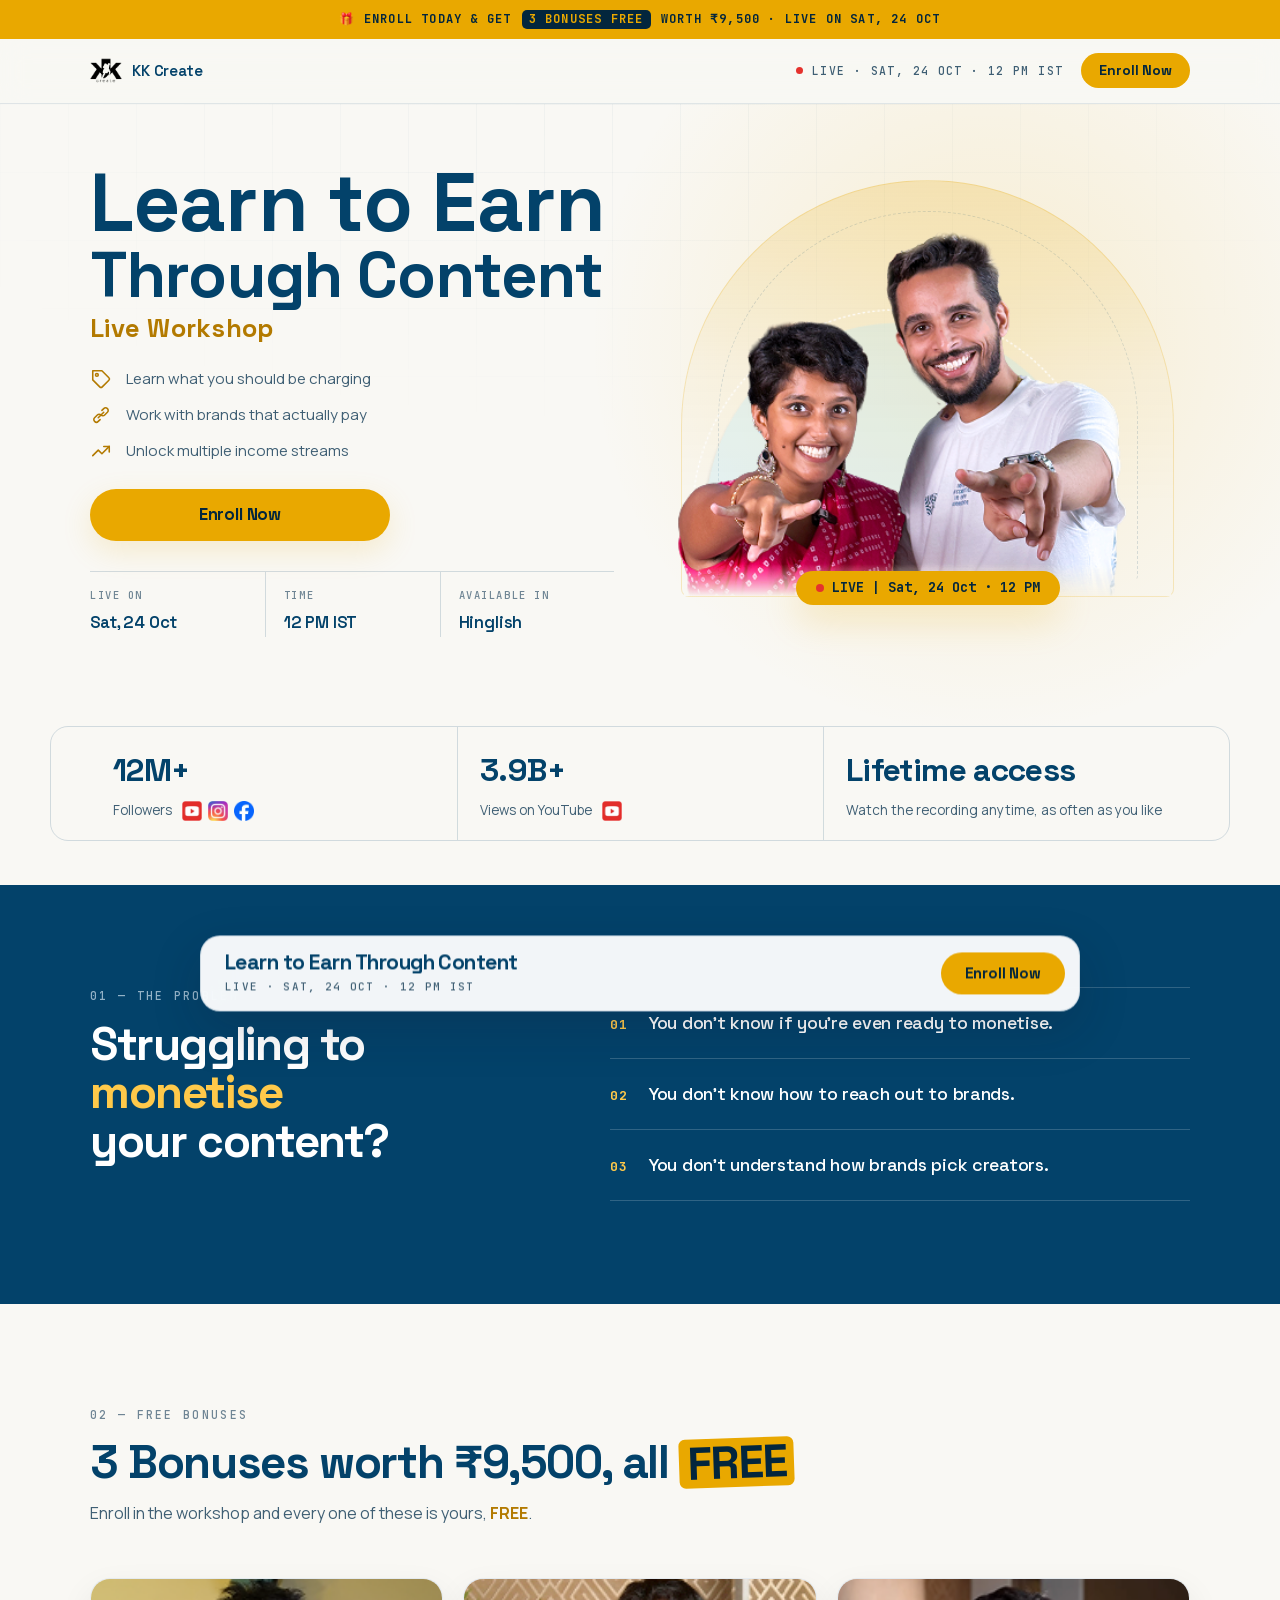
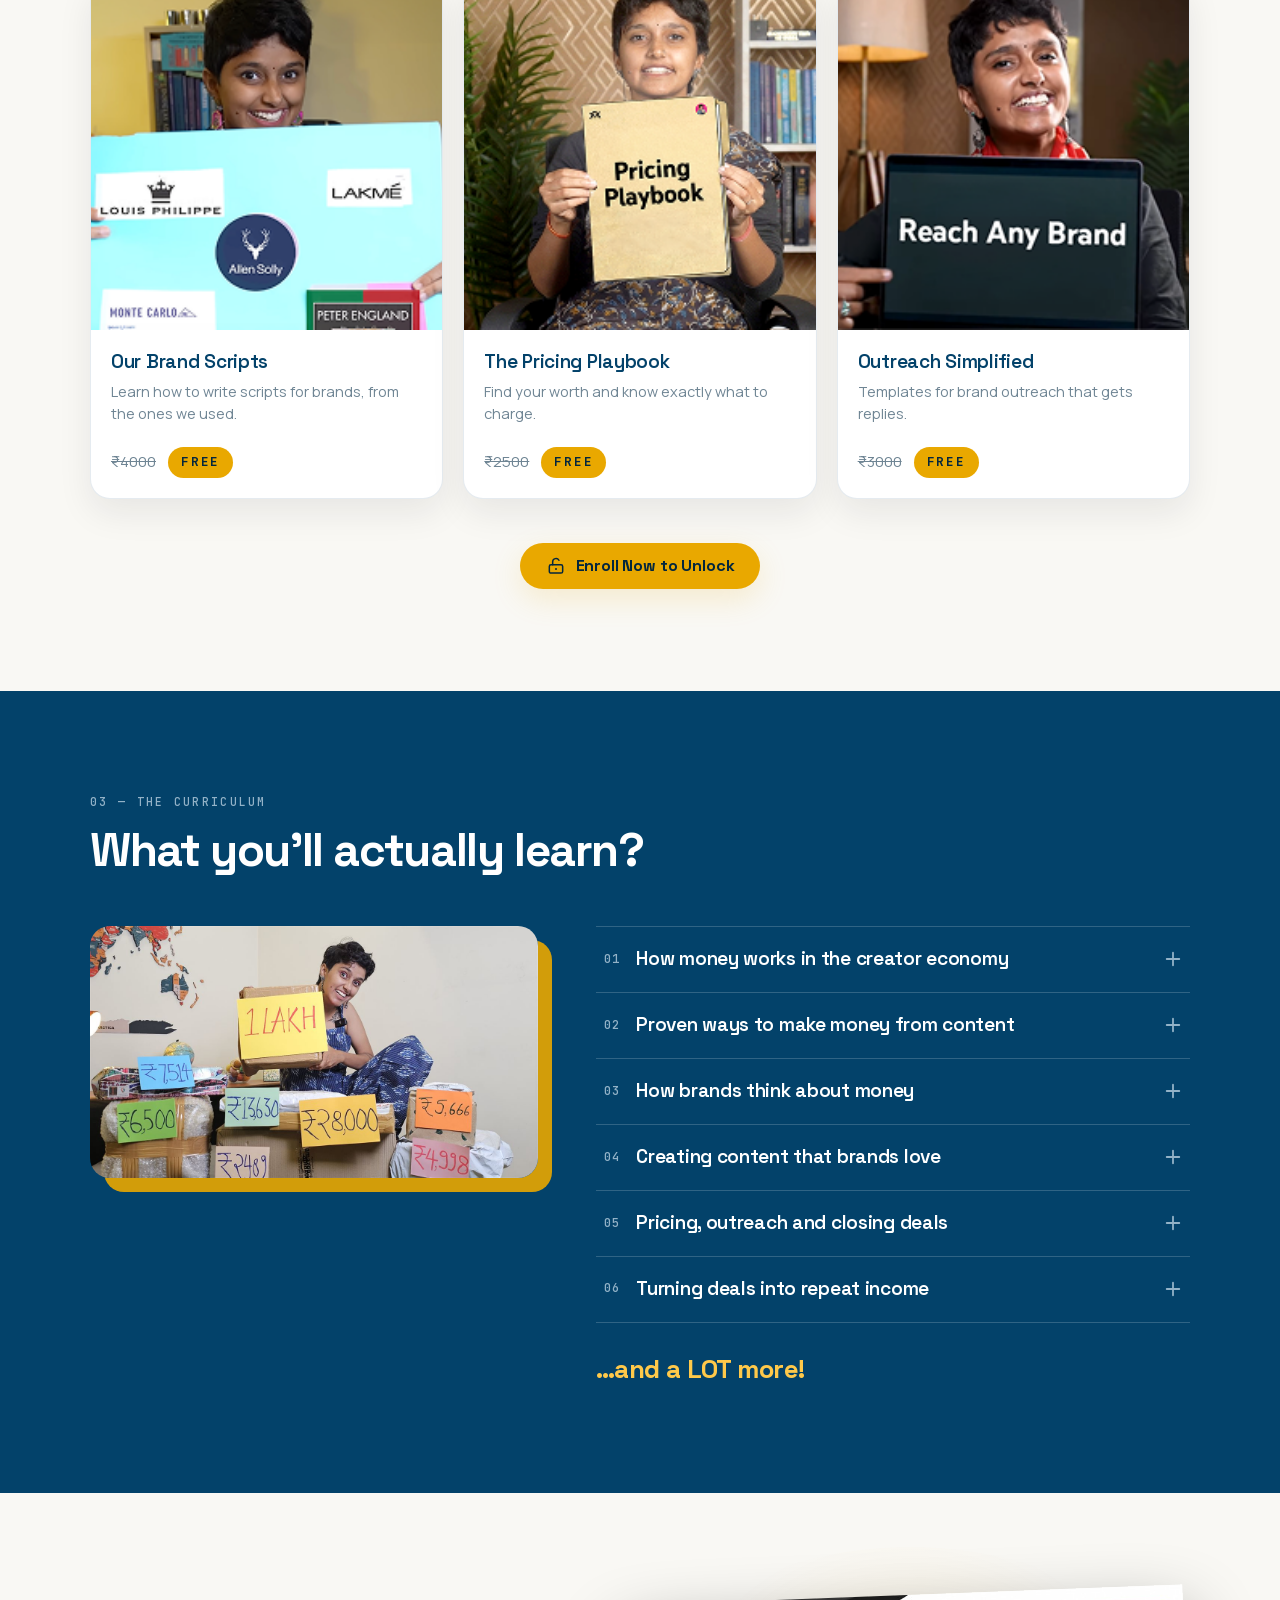
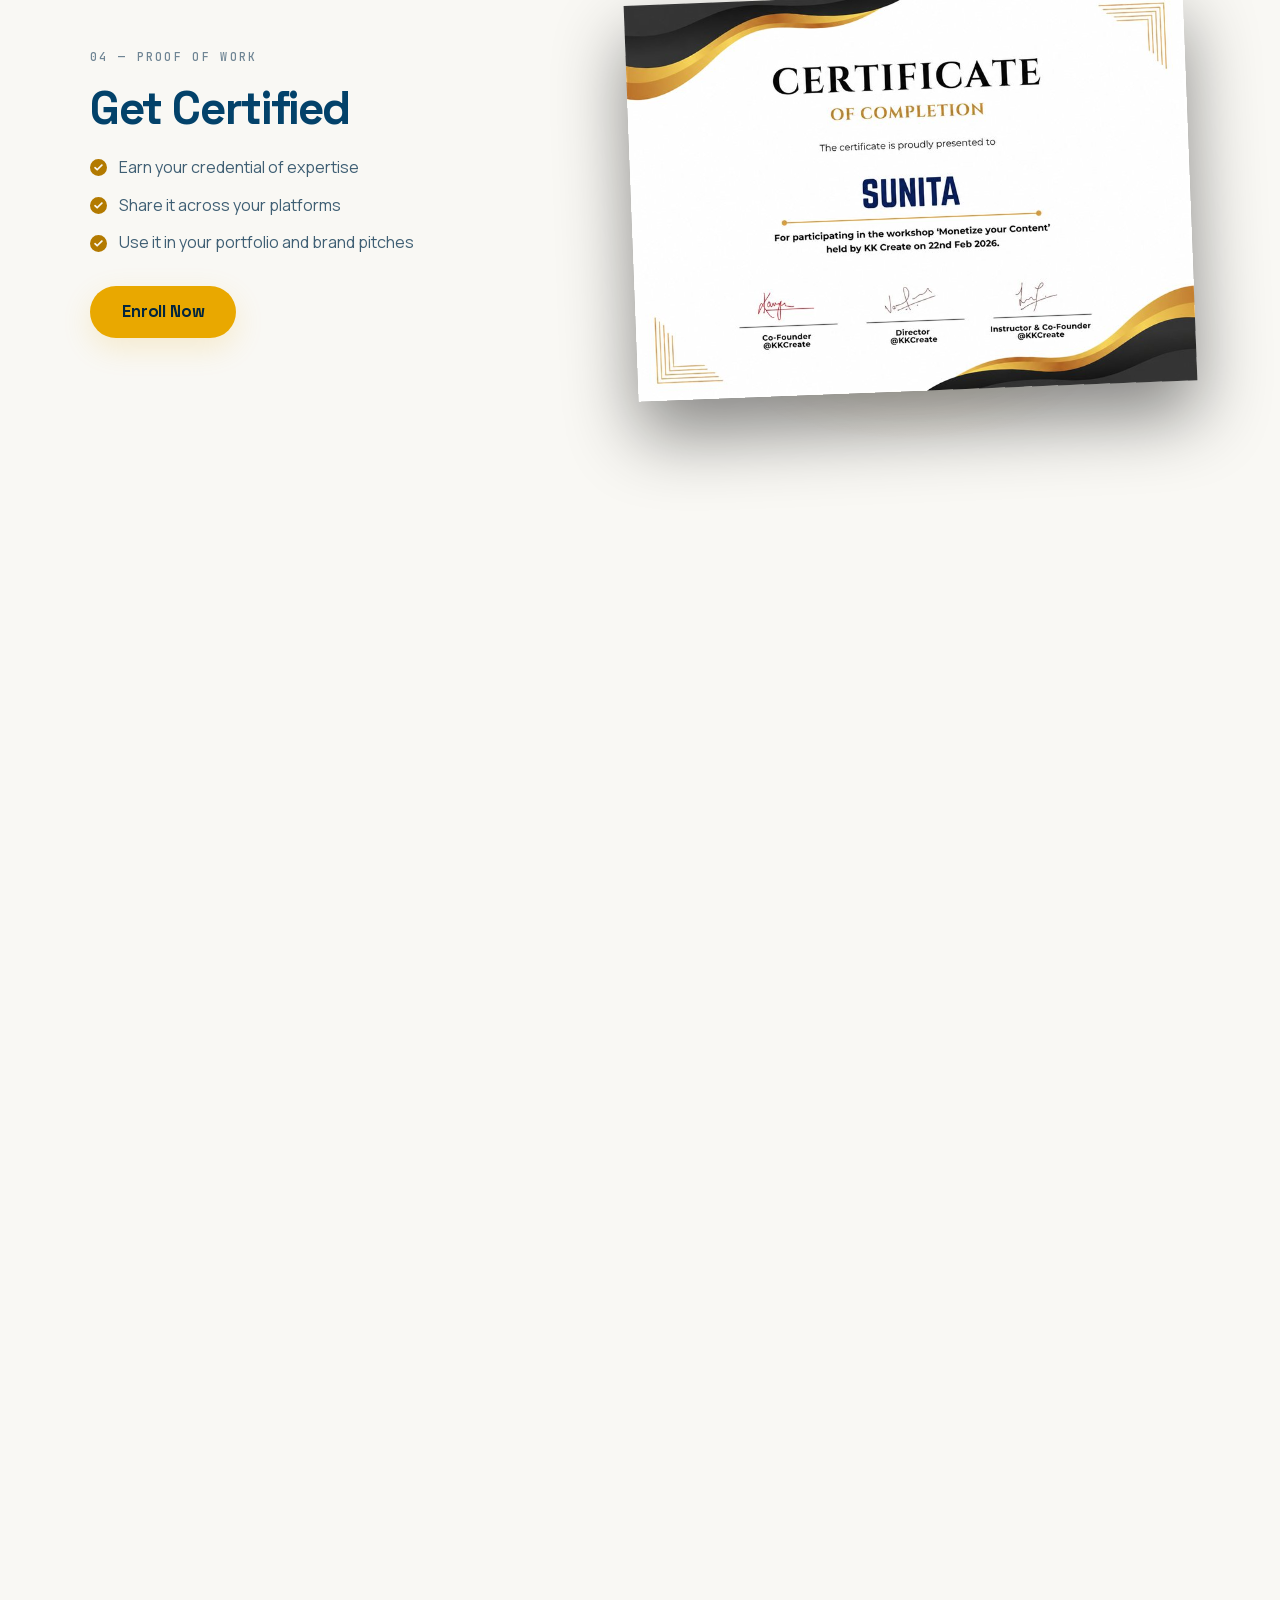
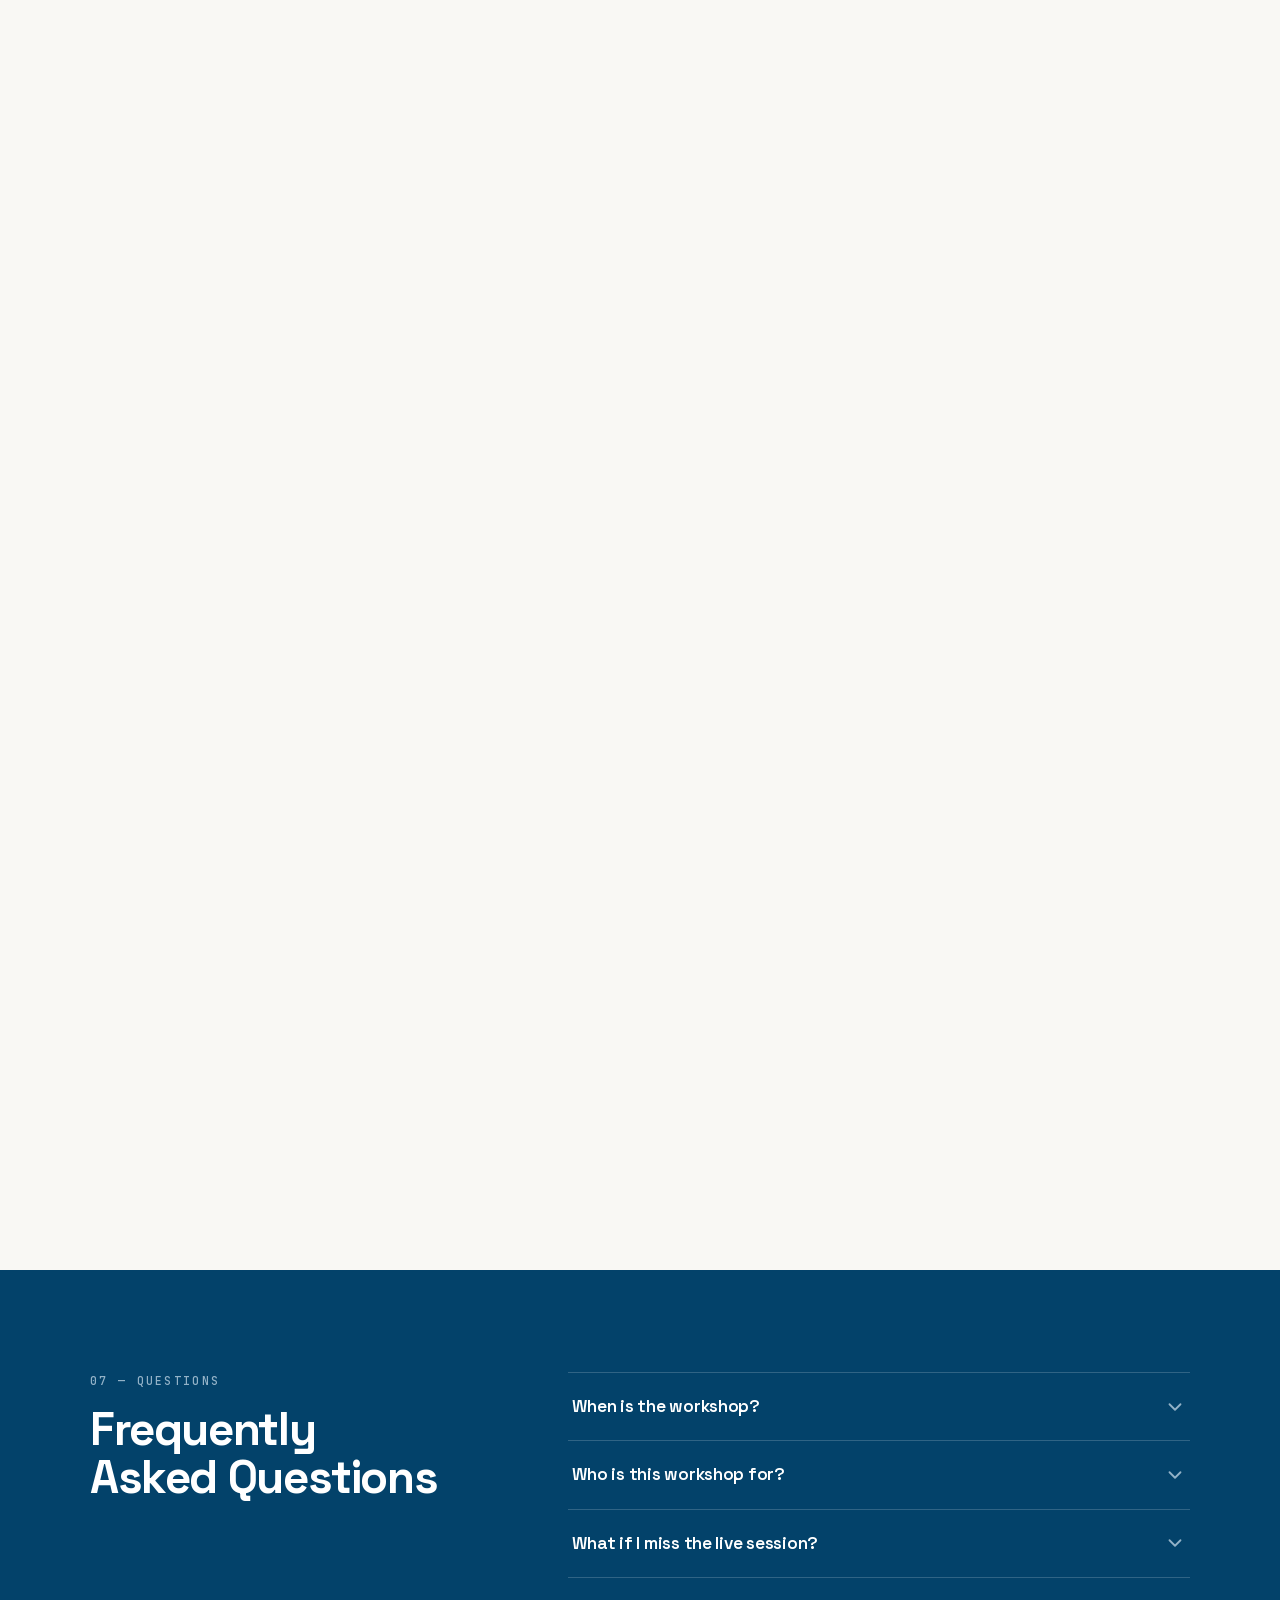
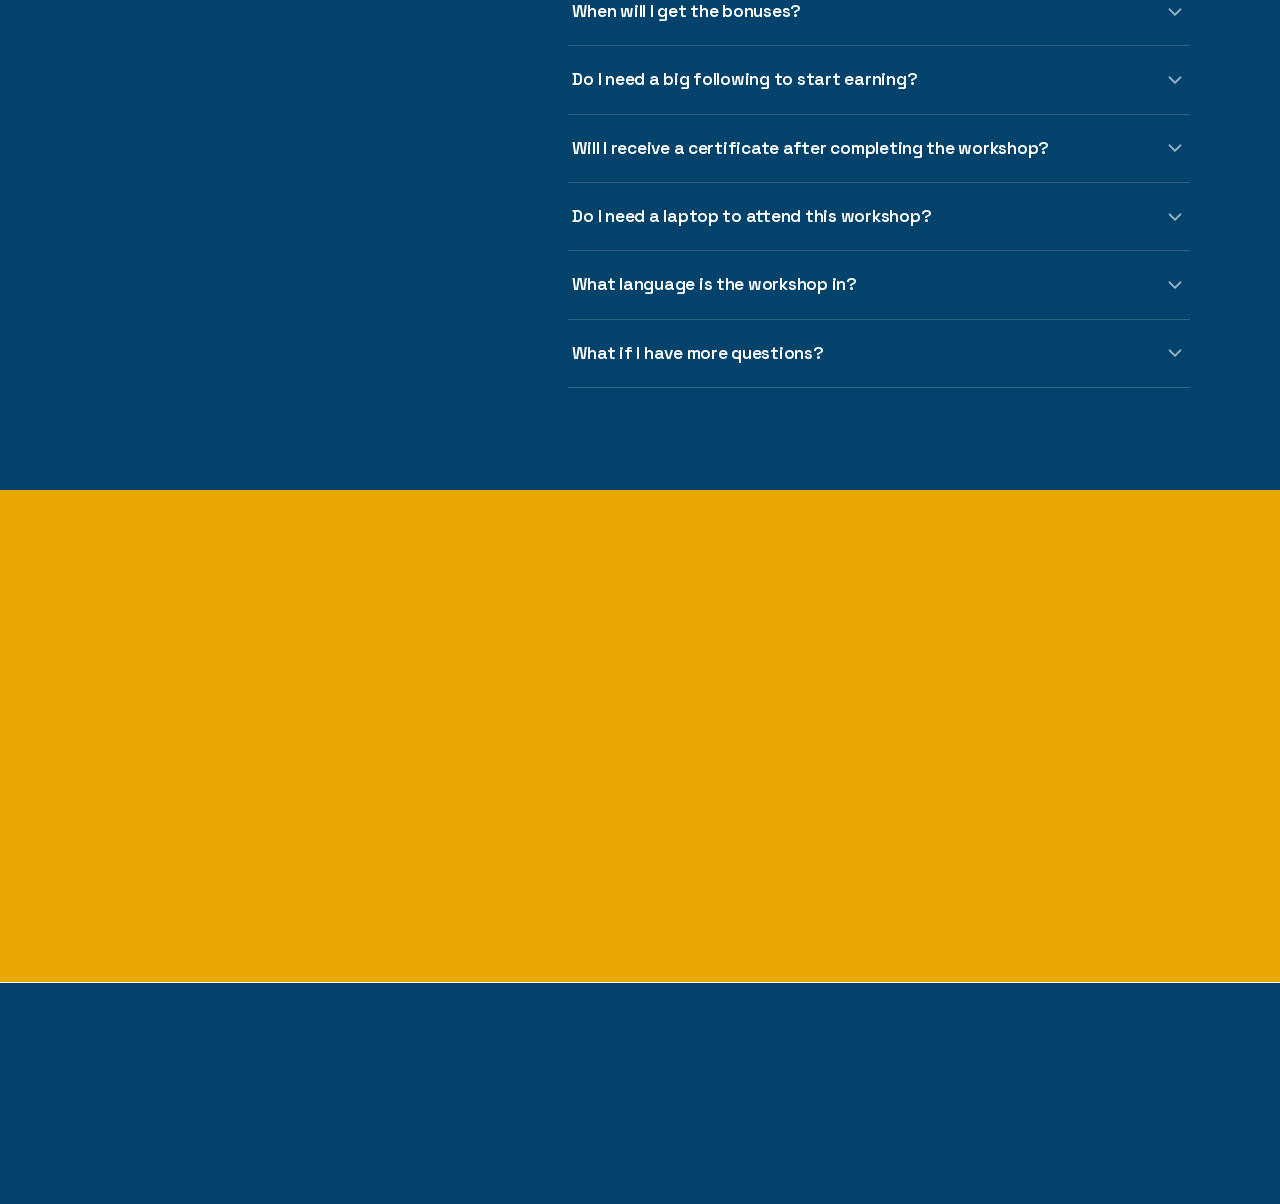
==== commit 18137619: "Hero: equal-width headline lines, wider Enroll button, larger photo - "Learn to Earn" set larger and" ====
--- a/index.html
+++ b/index.html
@@ -23,7 +23,7 @@
 <link rel="stylesheet" href="home.css?v=1" />
 <link rel="stylesheet" href="theme.css?v=1" />
 <link rel="stylesheet" href="ai.css?v=1" />
-<link rel="stylesheet" href="le.css?v=4" />
+<link rel="stylesheet" href="le.css?v=5" />
 <!-- Vercel Web Analytics. The shim queues va() calls made before script.js
      arrives. The path is served by Vercel's edge, so it 404s locally — expected. -->
 <script>
@@ -59,7 +59,7 @@
 
       <div class="lp-hero-copy">
 
-        <h1><span>Learn to Earn Through Content</span><em>Live Workshop</em></h1>
+        <h1><span><span class="le-h1-a">Learn to Earn</span> <span class="le-h1-b">Through Content</span></span><em>Live Workshop</em></h1>
 
         <ul class="lp-points">
           <li>
--- a/le.css
+++ b/le.css
@@ -382,3 +382,32 @@
 @media (max-width: 860px) {
   main .lp-cta.lp-cta-sm { width: 100%; max-width: none; align-self: stretch; }
 }
+
+/* ---------- Hero headline: two lines of equal width ----------
+   "Learn to Earn" is set larger and "Through Content" smaller so the two
+   lines end at the same edge. The ratio is measured against the display
+   face; the line sizes are in em of the span home.css already sizes. */
+.lp-hero h1 .le-h1-a,
+.lp-hero h1 .le-h1-b { display: block; white-space: nowrap; }
+.lp-hero h1 .le-h1-a { font-size: 1.2em; }
+.lp-hero h1 .le-h1-b { font-size: 0.935em; }
+
+/* ---------- Hero CTA: wider on desktop ---------- */
+@media (min-width: 861px) {
+  .le-buy .lp-cta { min-width: 300px; padding-inline: 48px; }
+}
+
+/* ---------- Hero photo: larger, and up off the floor on desktop ----------
+   The cut-out is landscape (500×330), so in home.css's square box it sat
+   in the bottom third under a band of empty arch. A shorter box lets it
+   fill the width and sit level with the copy; the photo column is
+   widened to match. */
+@media (min-width: 861px) {
+  .lp-hero-in { grid-template-columns: minmax(0, 1fr) minmax(0, 1fr); }
+  .lp-hero-media { aspect-ratio: 500 / 375; }
+  .lp-hero-media::before { inset: -6% 3% 0; }
+  .lp-hero-media::after { inset: 2% 10% 4%; }
+  /* Wider than the box so the pair fills its height; the arch stays
+     inside it. */
+  .lp-hero-media > img { width: 110%; max-width: none; margin-left: -5%; }
+}
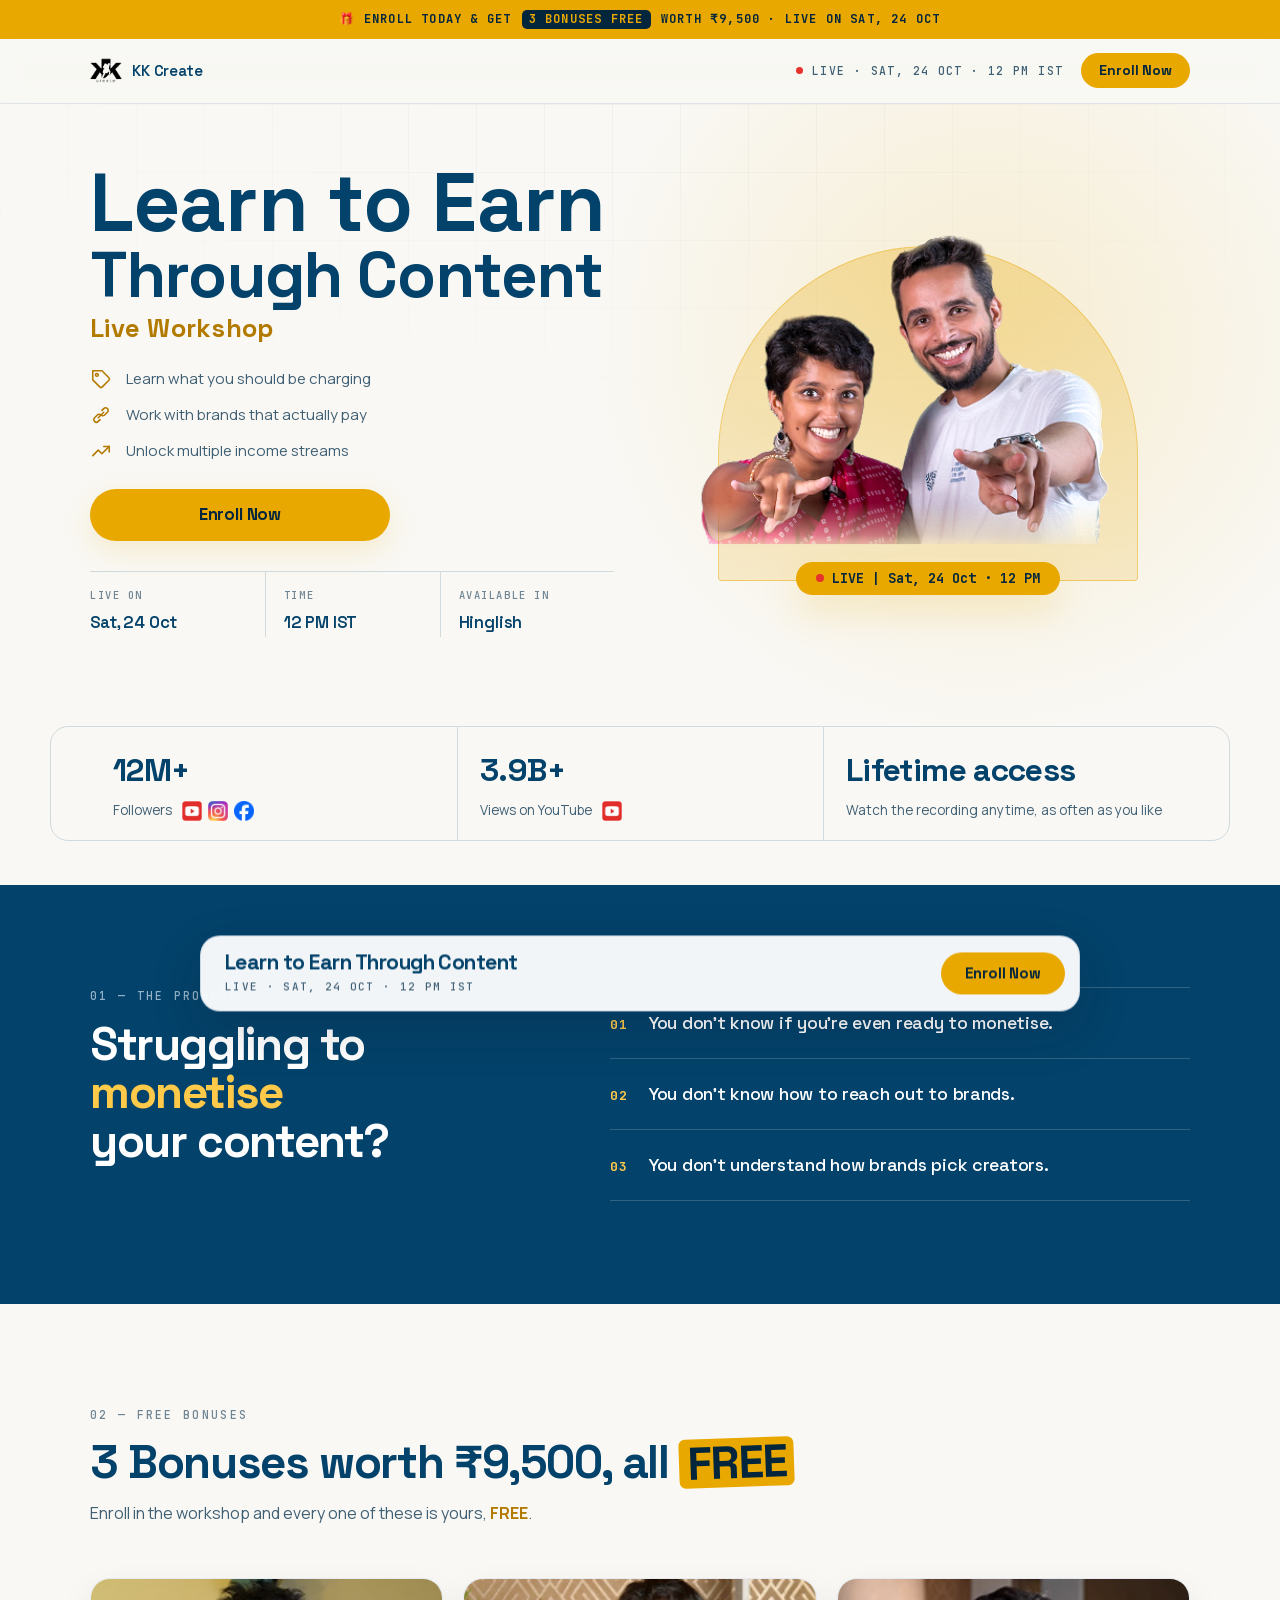
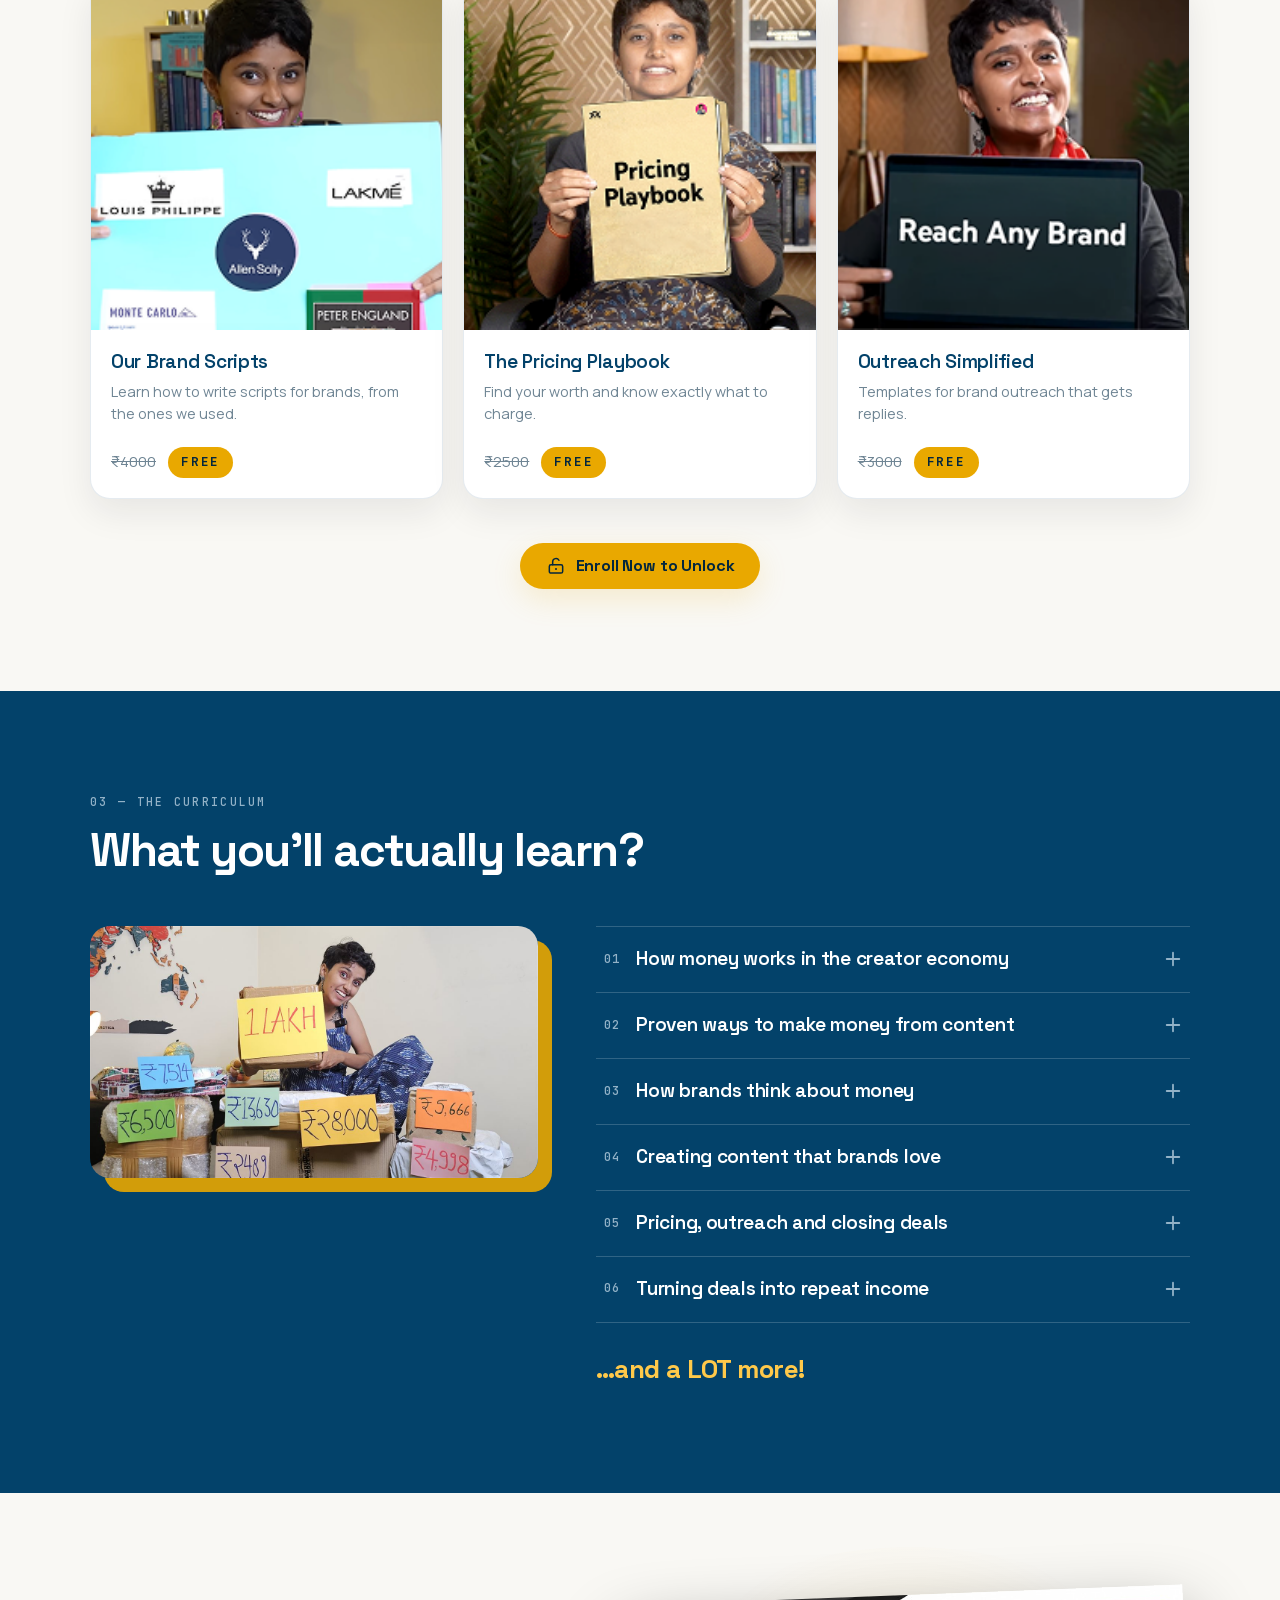
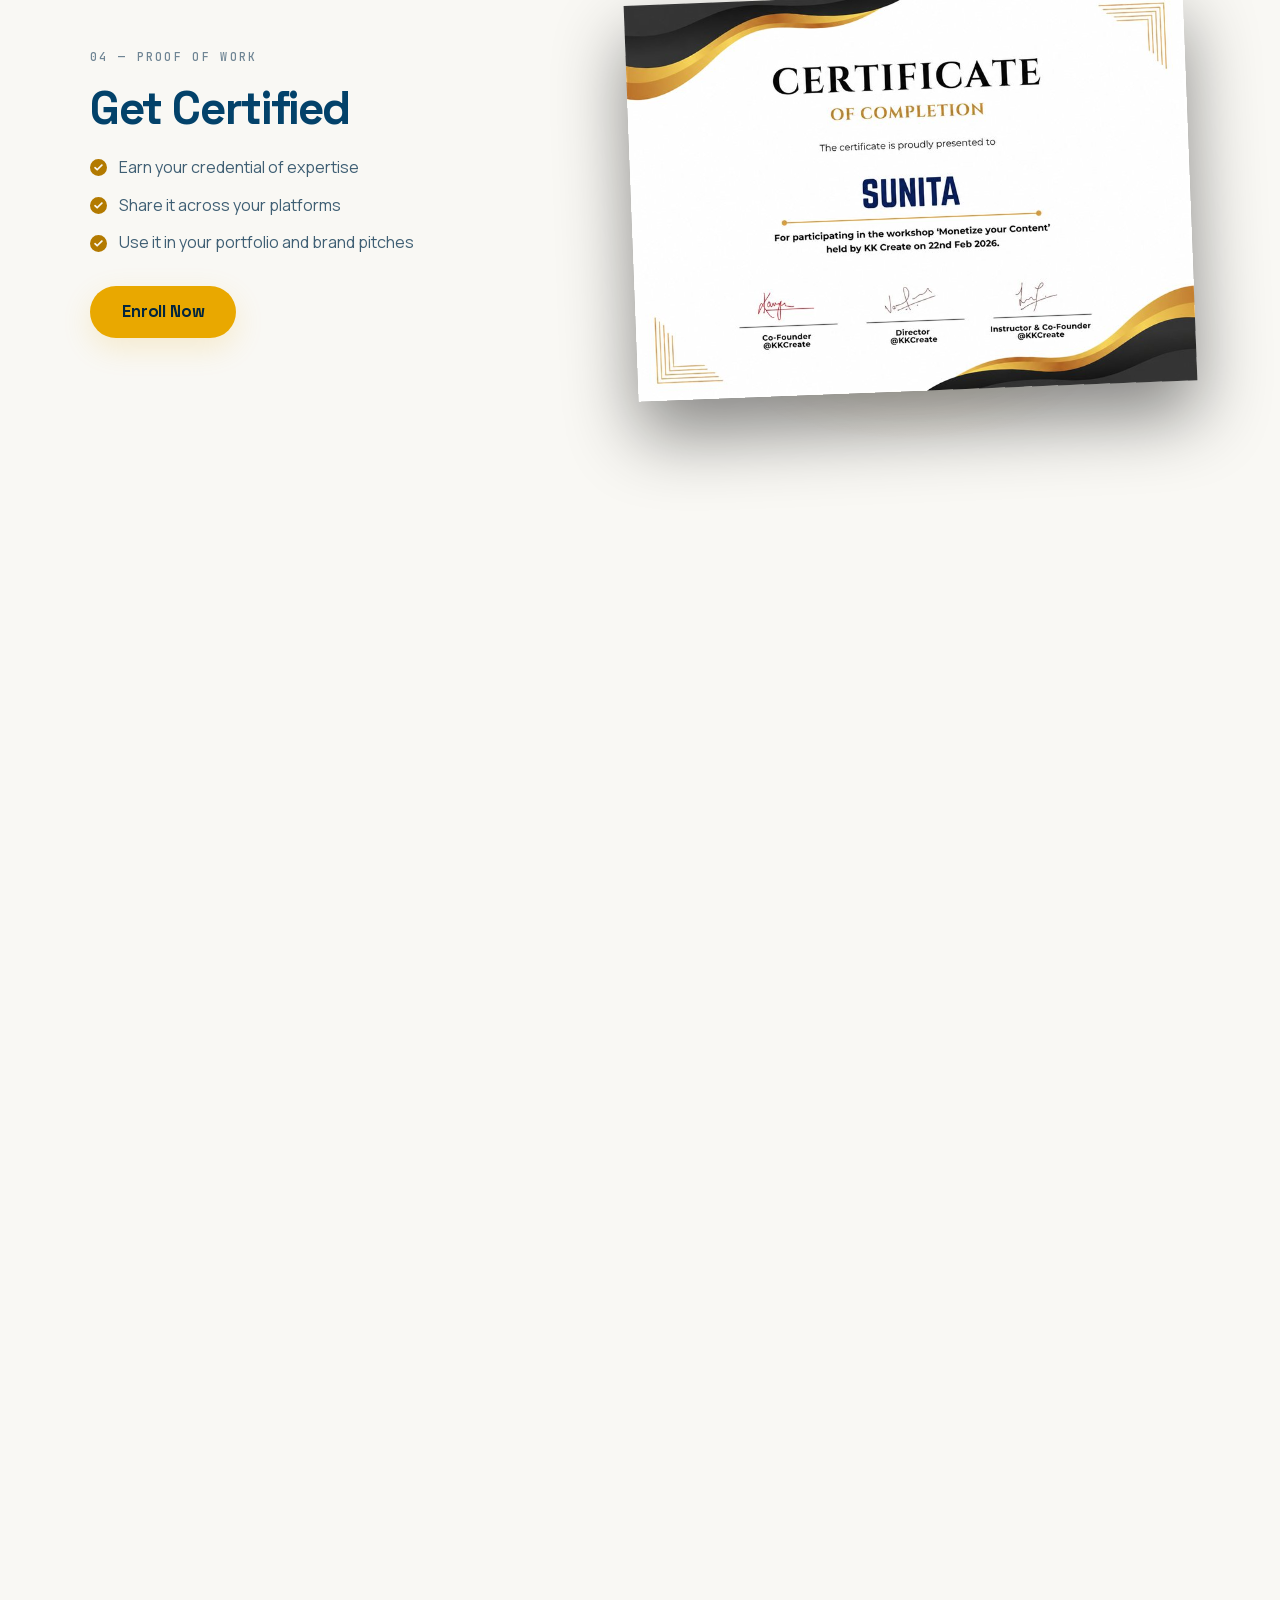
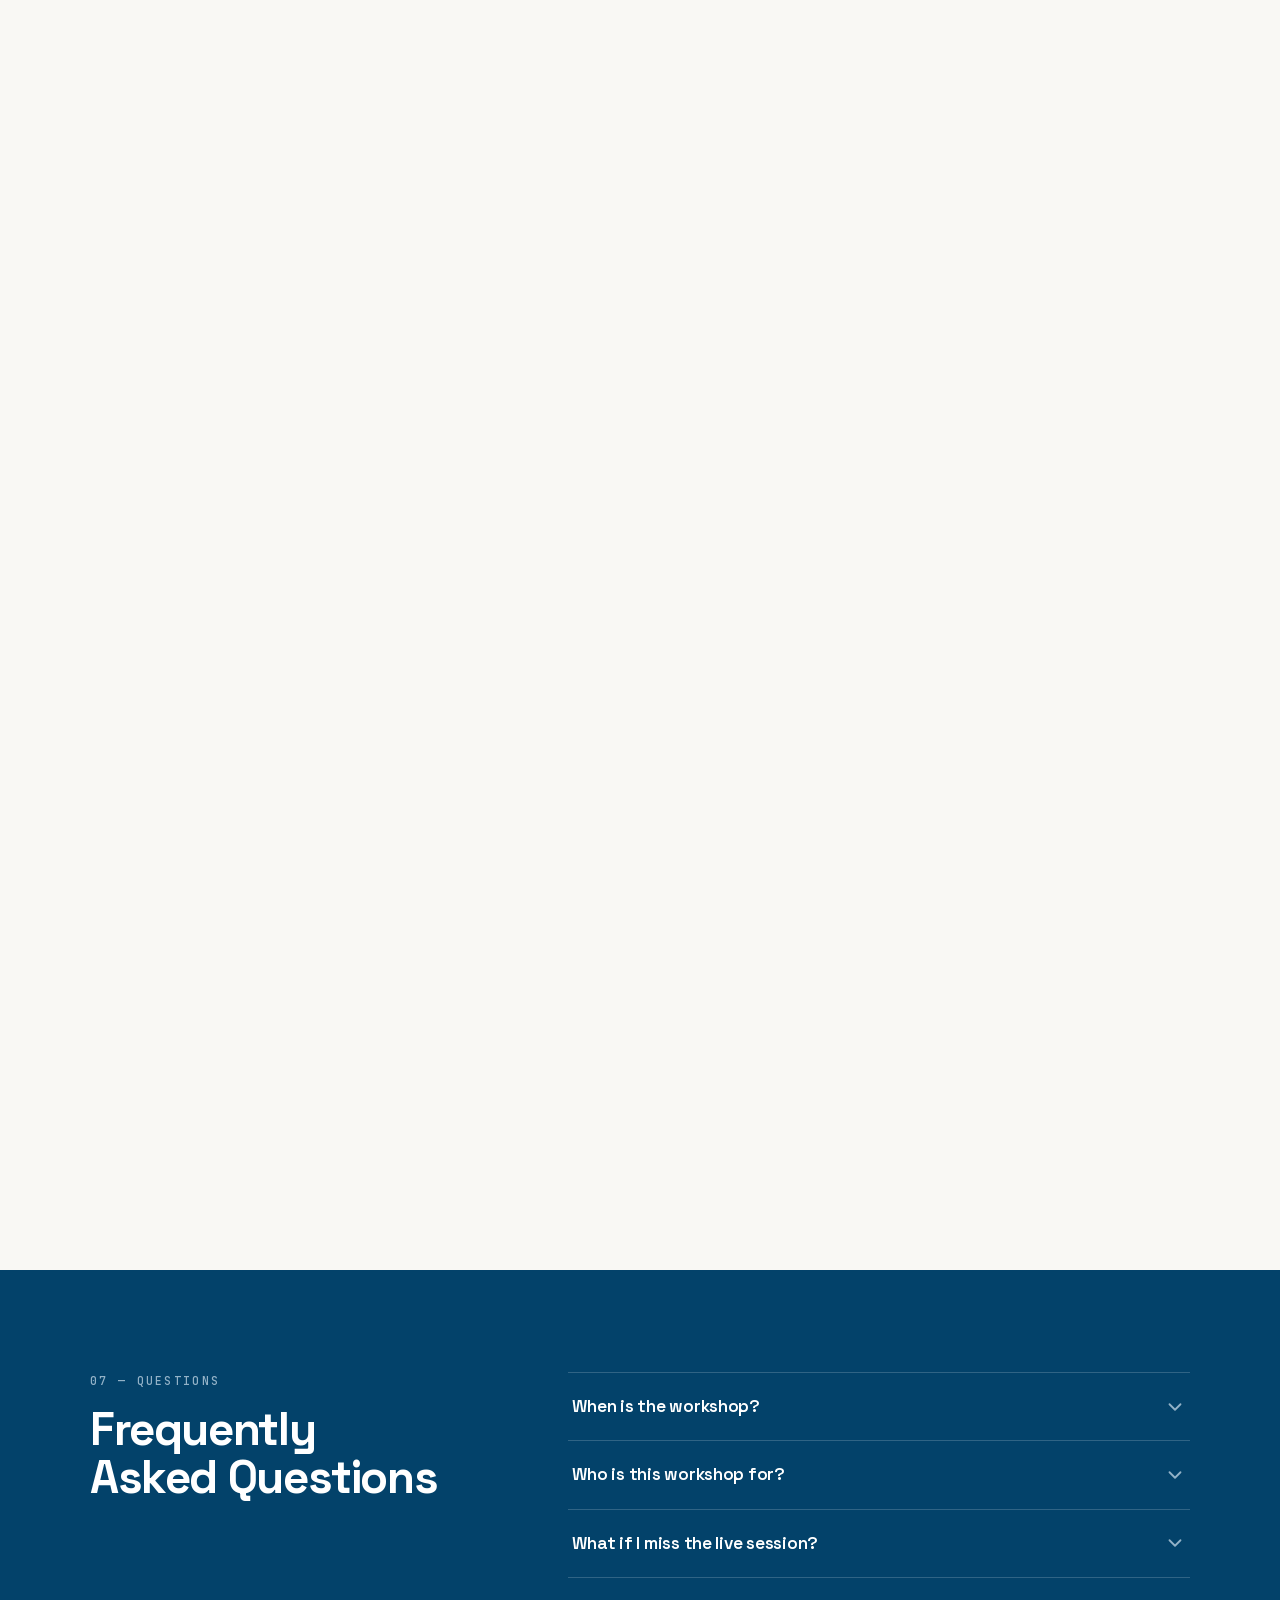
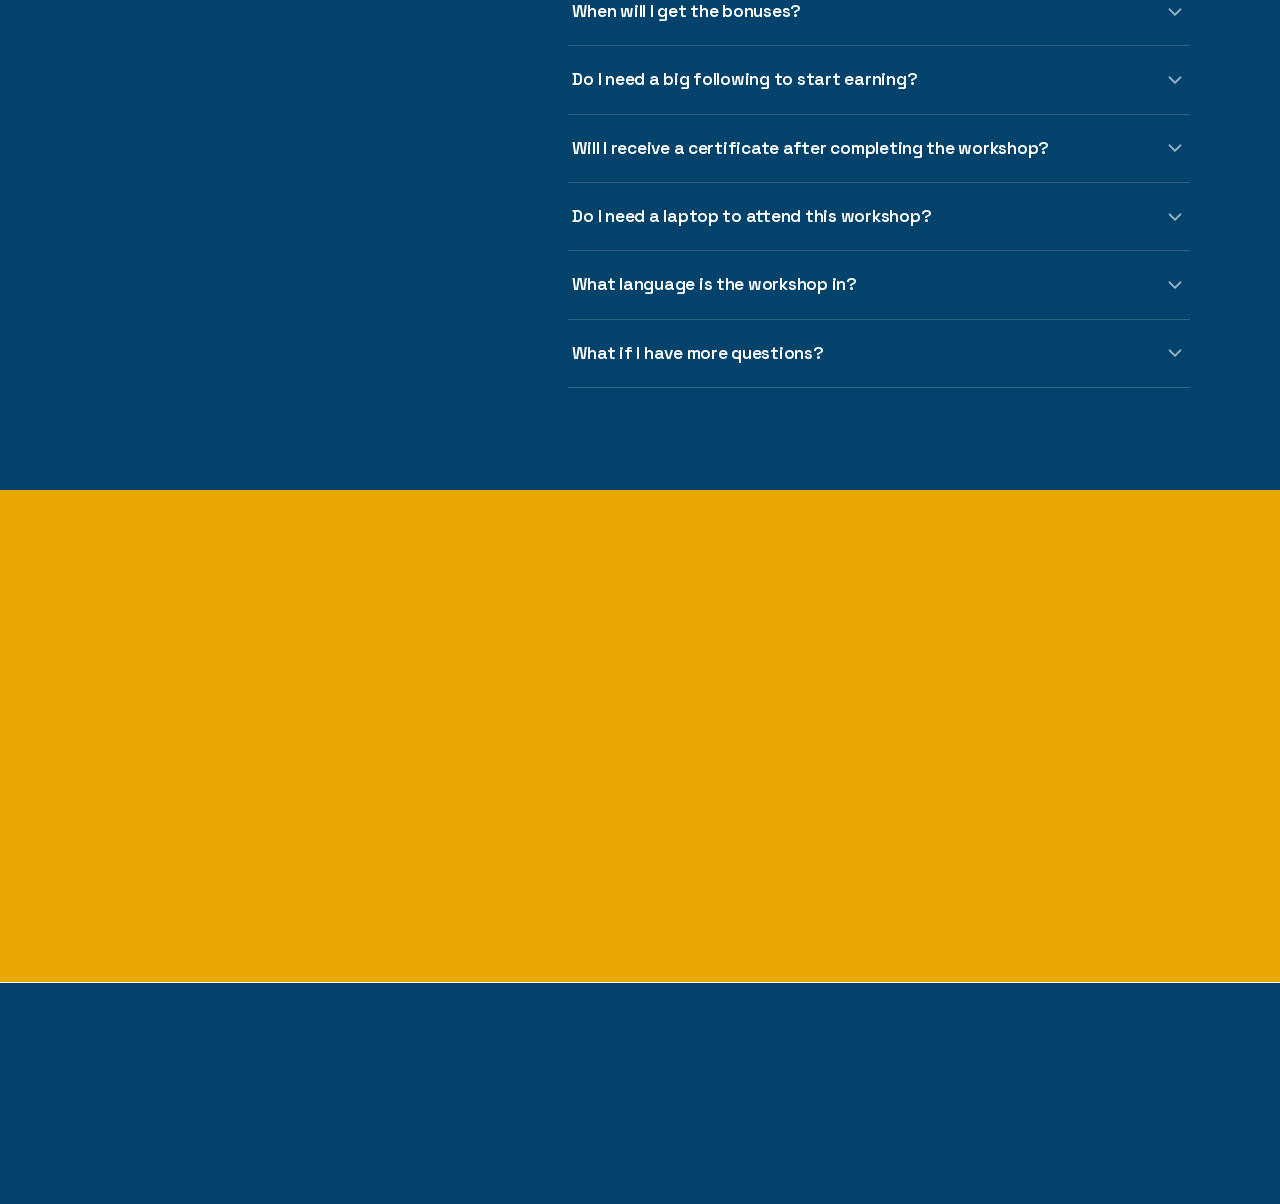
==== commit ab4843b2: "Hero photo: solid arch frame, head breaking out over it - Photo cleaned of its baked-in blue circle " ====
--- a/index.html
+++ b/index.html
@@ -18,12 +18,12 @@
 <link rel="preload" as="font" type="font/woff2" crossorigin href="assets/fonts/manrope-400-latin.woff2" />
 <link rel="preload" as="font" type="font/woff2" crossorigin href="assets/fonts/manrope-700-latin.woff2" />
 <link rel="preload" as="font" type="font/woff2" crossorigin href="assets/fonts/jetbrains-mono-500-latin.woff2" />
-<link rel="preload" as="image" href="assets/le/hero-duo.png?v=2" fetchpriority="high" />
+<link rel="preload" as="image" href="assets/le/hero-duo-cut.png?v=2" fetchpriority="high" />
 <link rel="stylesheet" href="base.css" />
 <link rel="stylesheet" href="home.css?v=1" />
 <link rel="stylesheet" href="theme.css?v=1" />
 <link rel="stylesheet" href="ai.css?v=1" />
-<link rel="stylesheet" href="le.css?v=5" />
+<link rel="stylesheet" href="le.css?v=6" />
 <!-- Vercel Web Analytics. The shim queues va() calls made before script.js
      arrives. The path is served by Vercel's edge, so it 404s locally — expected. -->
 <script>
@@ -89,7 +89,7 @@
       </div>
 
       <div class="lp-hero-media">
-        <img src="assets/le/hero-duo.png?v=2" width="500" height="330" fetchpriority="high" decoding="async" alt="Kavya Karnatac and Lokesh Yadav" />
+        <img src="assets/le/hero-duo-cut.png?v=2" width="500" height="330" fetchpriority="high" decoding="async" alt="Kavya Karnatac and Lokesh Yadav" />
         <span class="lp-flag"><span class="lp-live-dot" aria-hidden="true"></span>LIVE | Sat, 24 Oct &middot; 12 PM</span>
       </div>
 
--- a/le.css
+++ b/le.css
@@ -397,17 +397,27 @@
   .le-buy .lp-cta { min-width: 300px; padding-inline: 48px; }
 }
 
-/* ---------- Hero photo: larger, and up off the floor on desktop ----------
-   The cut-out is landscape (500×330), so in home.css's square box it sat
-   in the bottom third under a band of empty arch. A shorter box lets it
-   fill the width and sit level with the copy; the photo column is
-   widened to match. */
+/* ---------- Hero photo: framed in a solid arch ----------
+   The arch is as wide as the pair and starts just under the top of
+   Lokesh's head, so his head breaks out over it while Kavya's sits
+   inside. The photo fades out into the LIVE badge at the arch's foot.
+   The box is the photo's own shape (500×330) plus room for the badge. */
 @media (min-width: 861px) {
   .lp-hero-in { grid-template-columns: minmax(0, 1fr) minmax(0, 1fr); }
-  .lp-hero-media { aspect-ratio: 500 / 375; }
-  .lp-hero-media::before { inset: -6% 3% 0; }
-  .lp-hero-media::after { inset: 2% 10% 4%; }
-  /* Wider than the box so the pair fills its height; the arch stays
-     inside it. */
-  .lp-hero-media > img { width: 110%; max-width: none; margin-left: -5%; }
-}
+}
+.lp-hero-media { aspect-ratio: 500 / 345; max-width: 560px; width: 100%; margin-inline: auto; }
+.lp-hero-media::before {
+  inset: 7.5% 10% 0;
+  border-radius: 999px 999px 18px 18px;
+  background: linear-gradient(180deg, rgba(var(--glow), 0.3), rgba(var(--glow), 0.16));
+  border: 1px solid rgba(var(--glow), 0.4);
+}
+.lp-hero-media::after { content: none; }
+.lp-hero-media > img {
+  height: auto;
+  aspect-ratio: 500 / 330;
+  object-fit: contain;
+  -webkit-mask-image: linear-gradient(180deg, #000 82%, transparent 100%);
+  mask-image: linear-gradient(180deg, #000 82%, transparent 100%);
+}
+.lp-hero-media .lp-flag { bottom: -14px; }
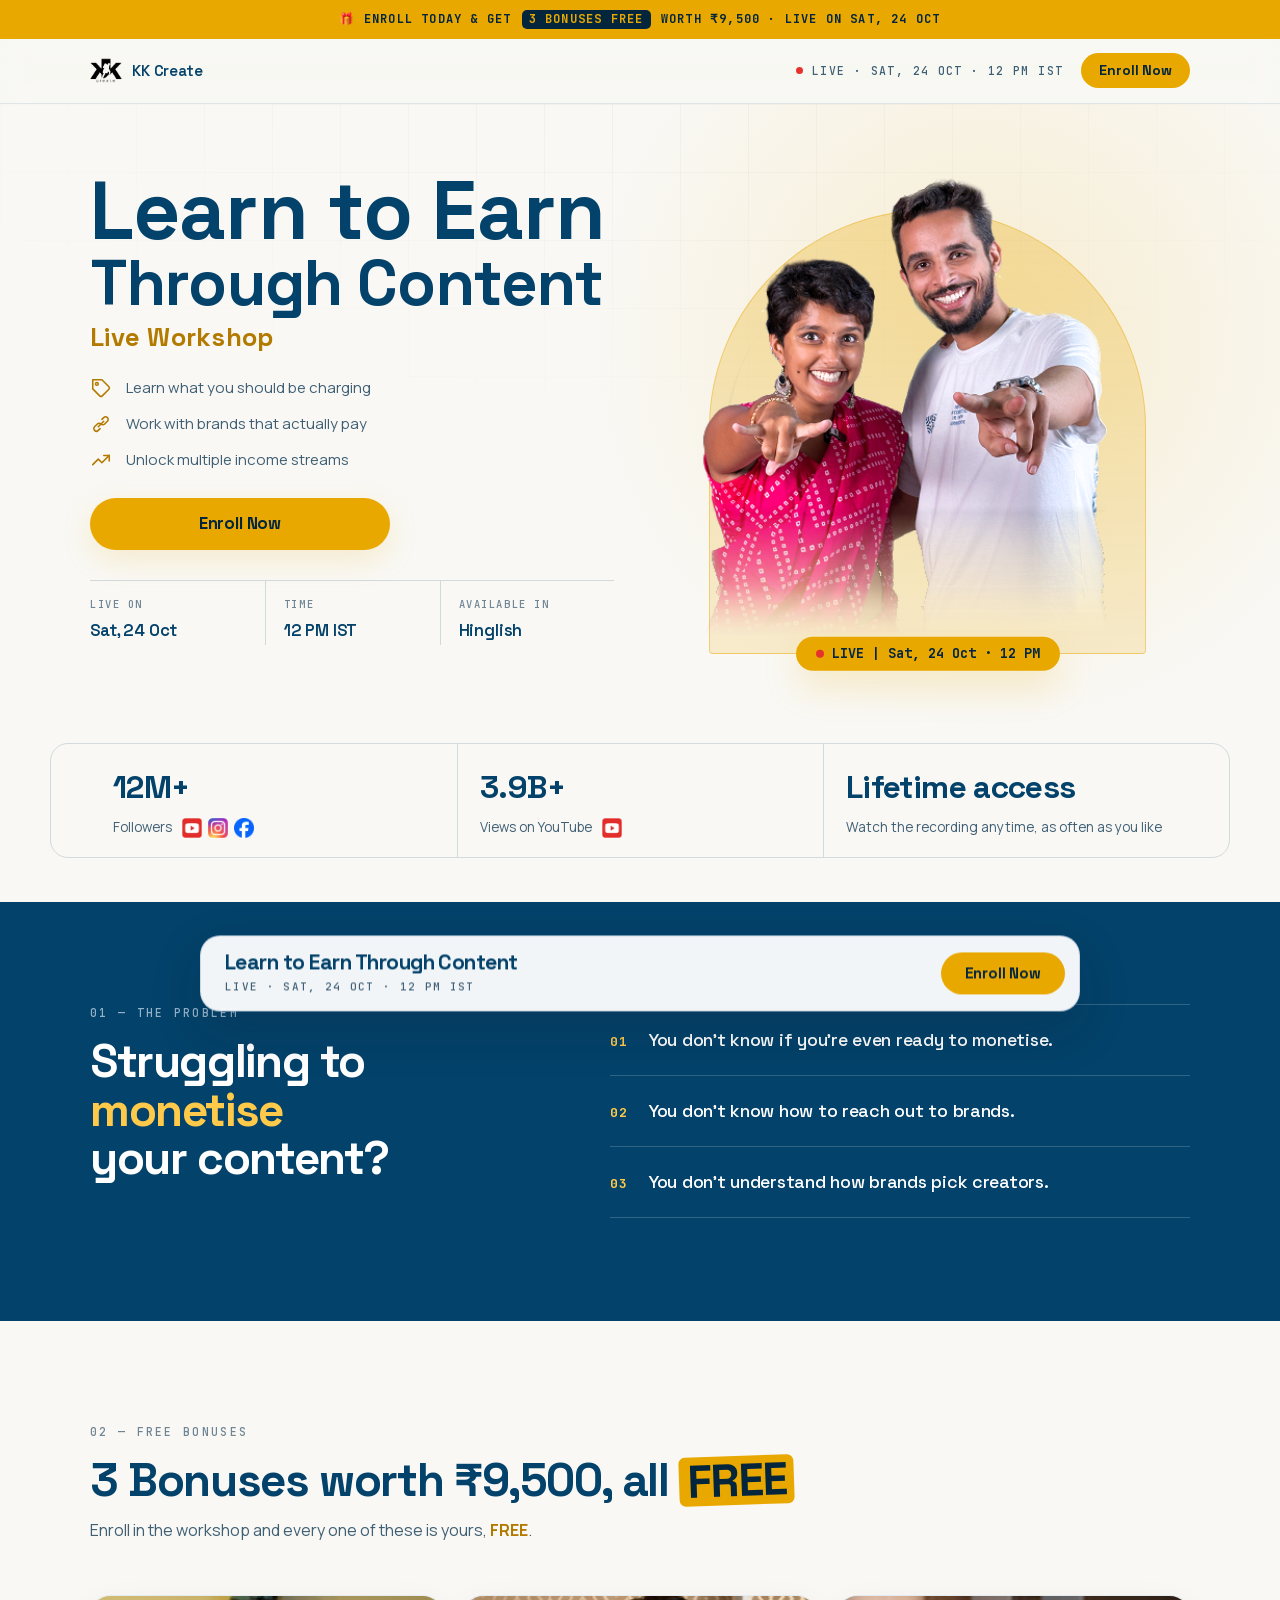
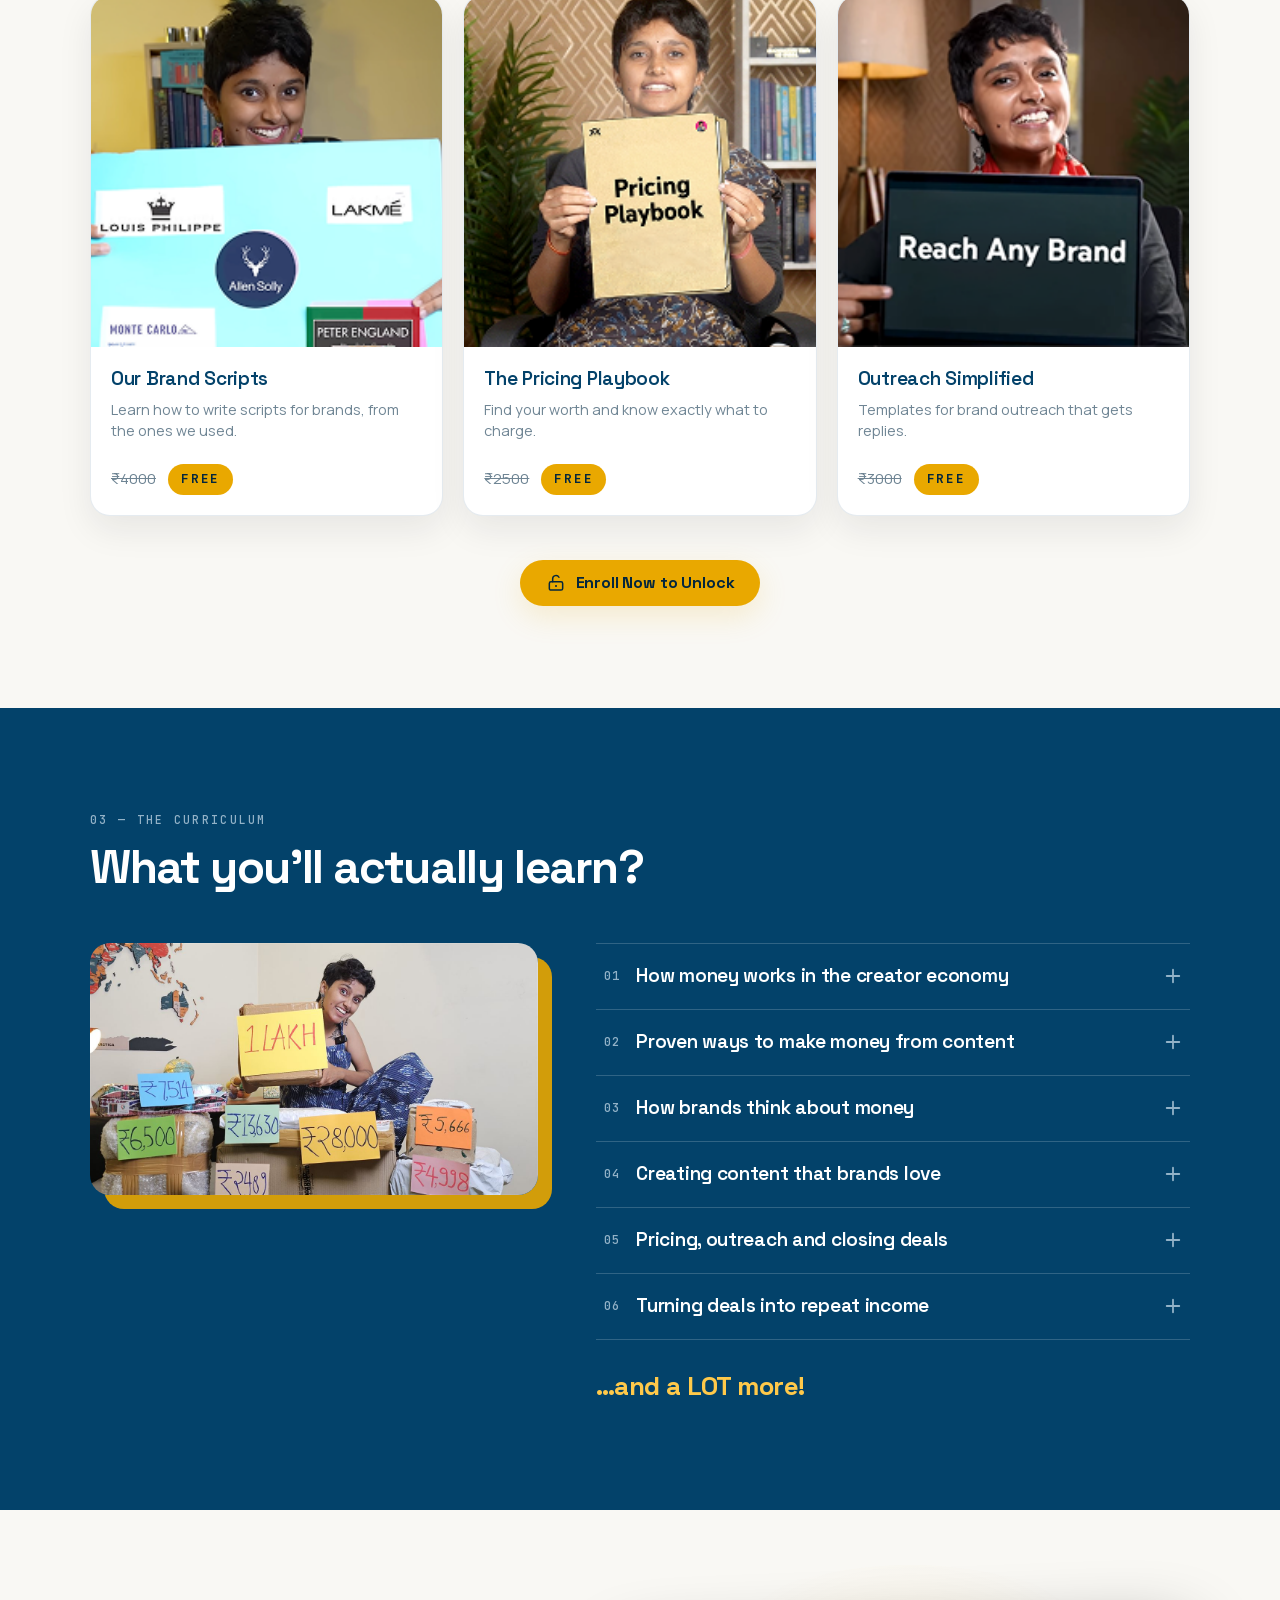
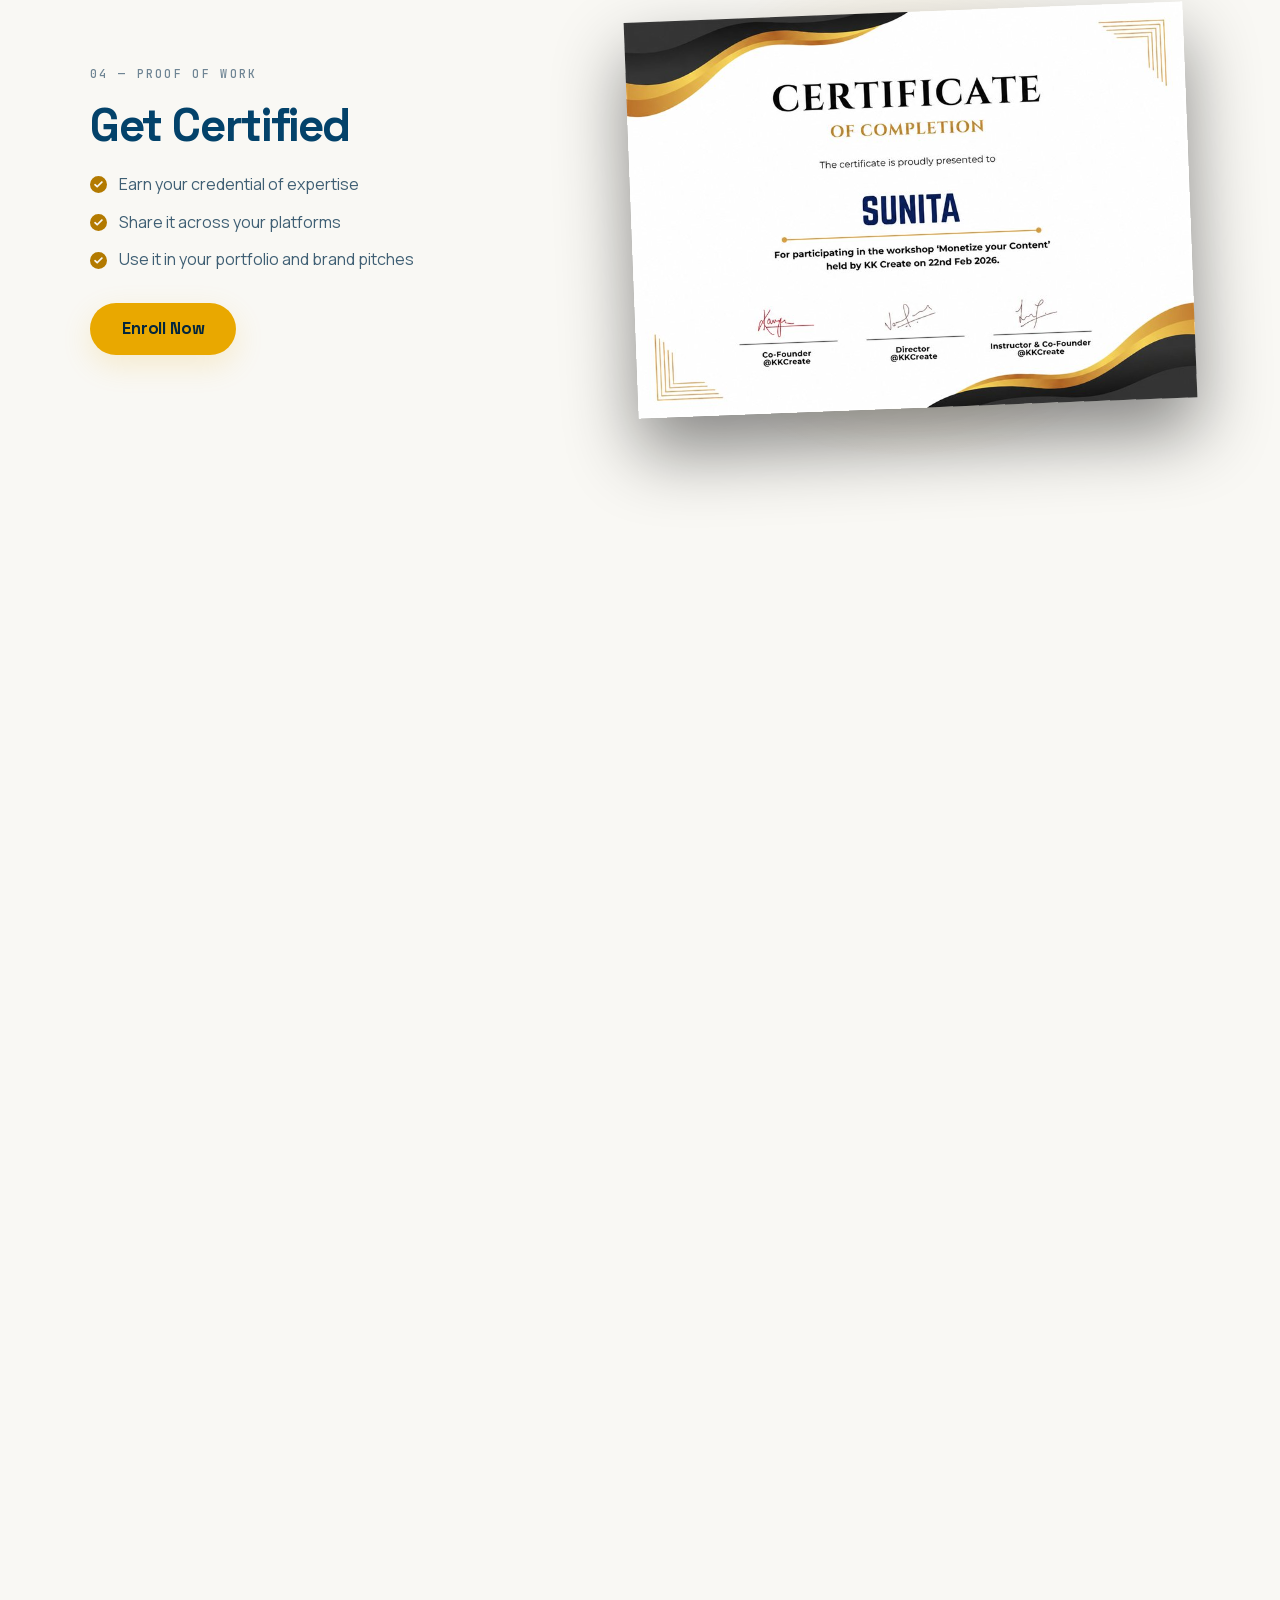
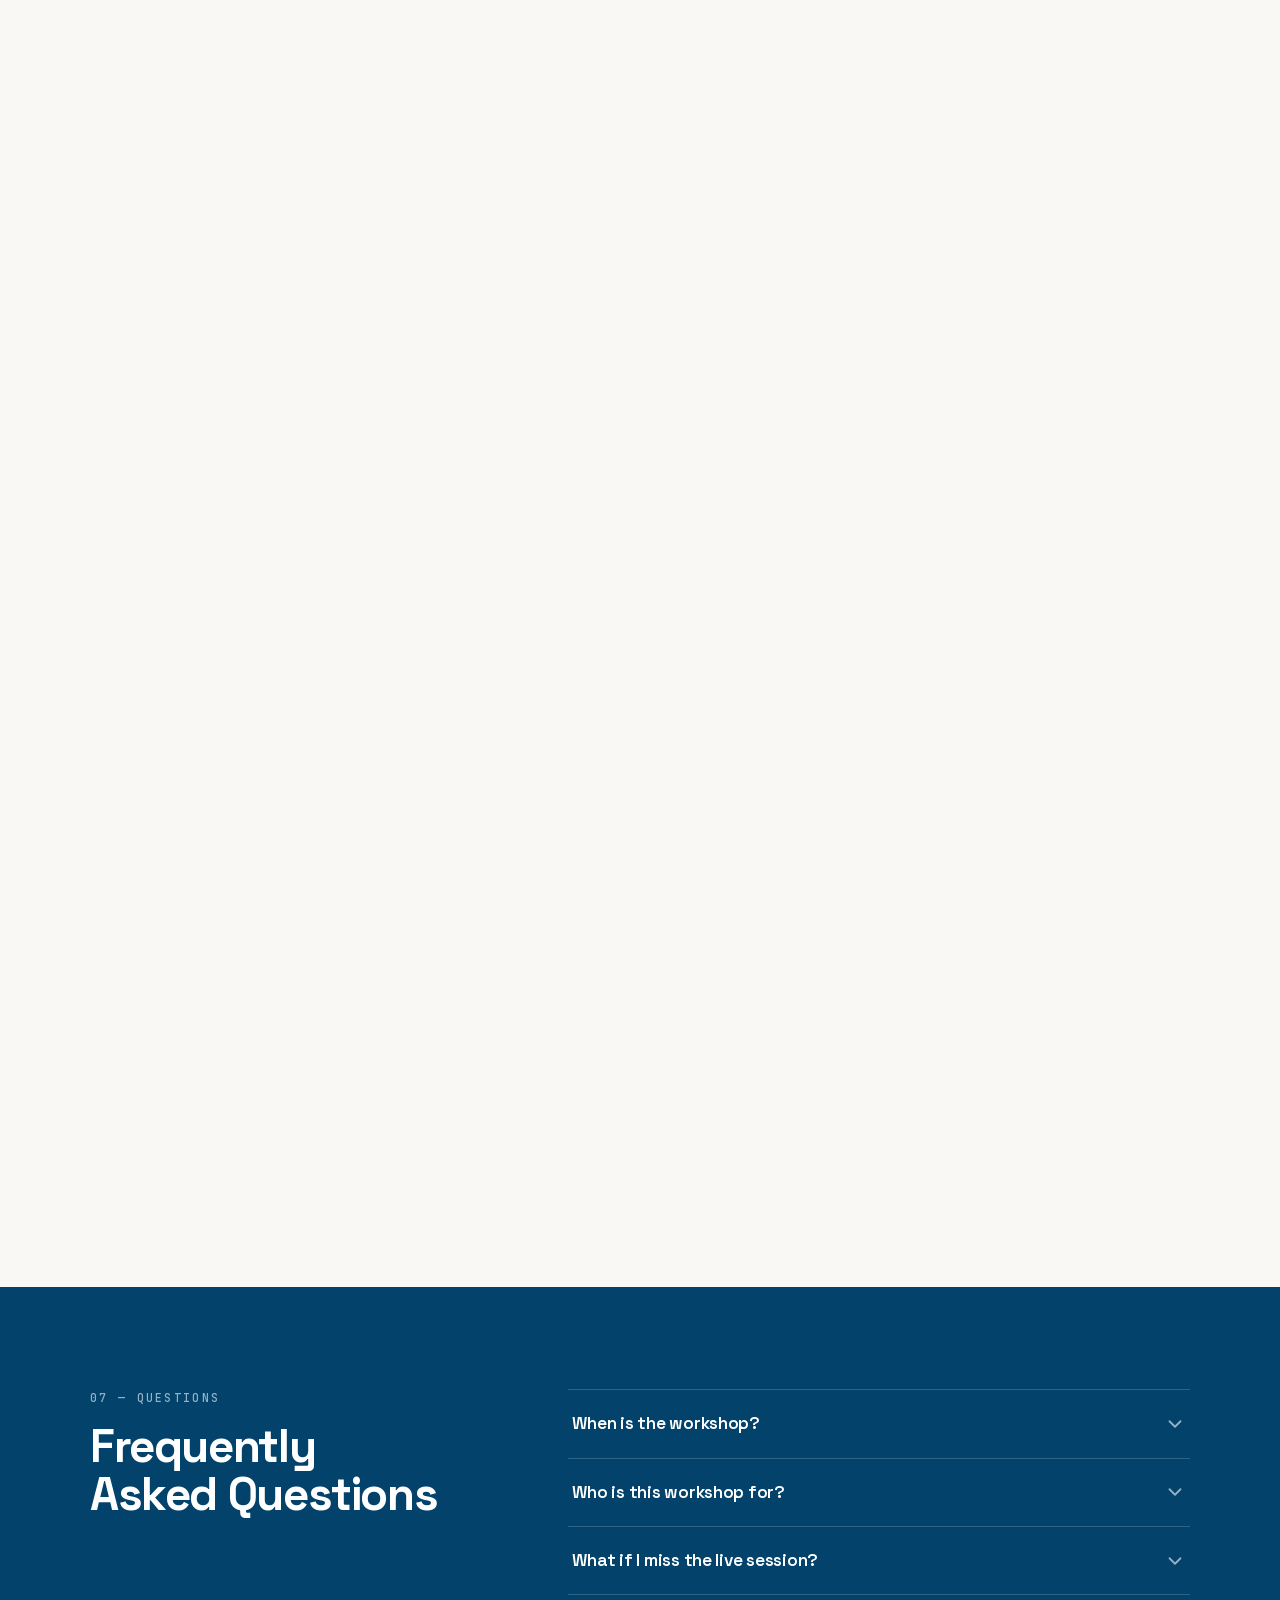
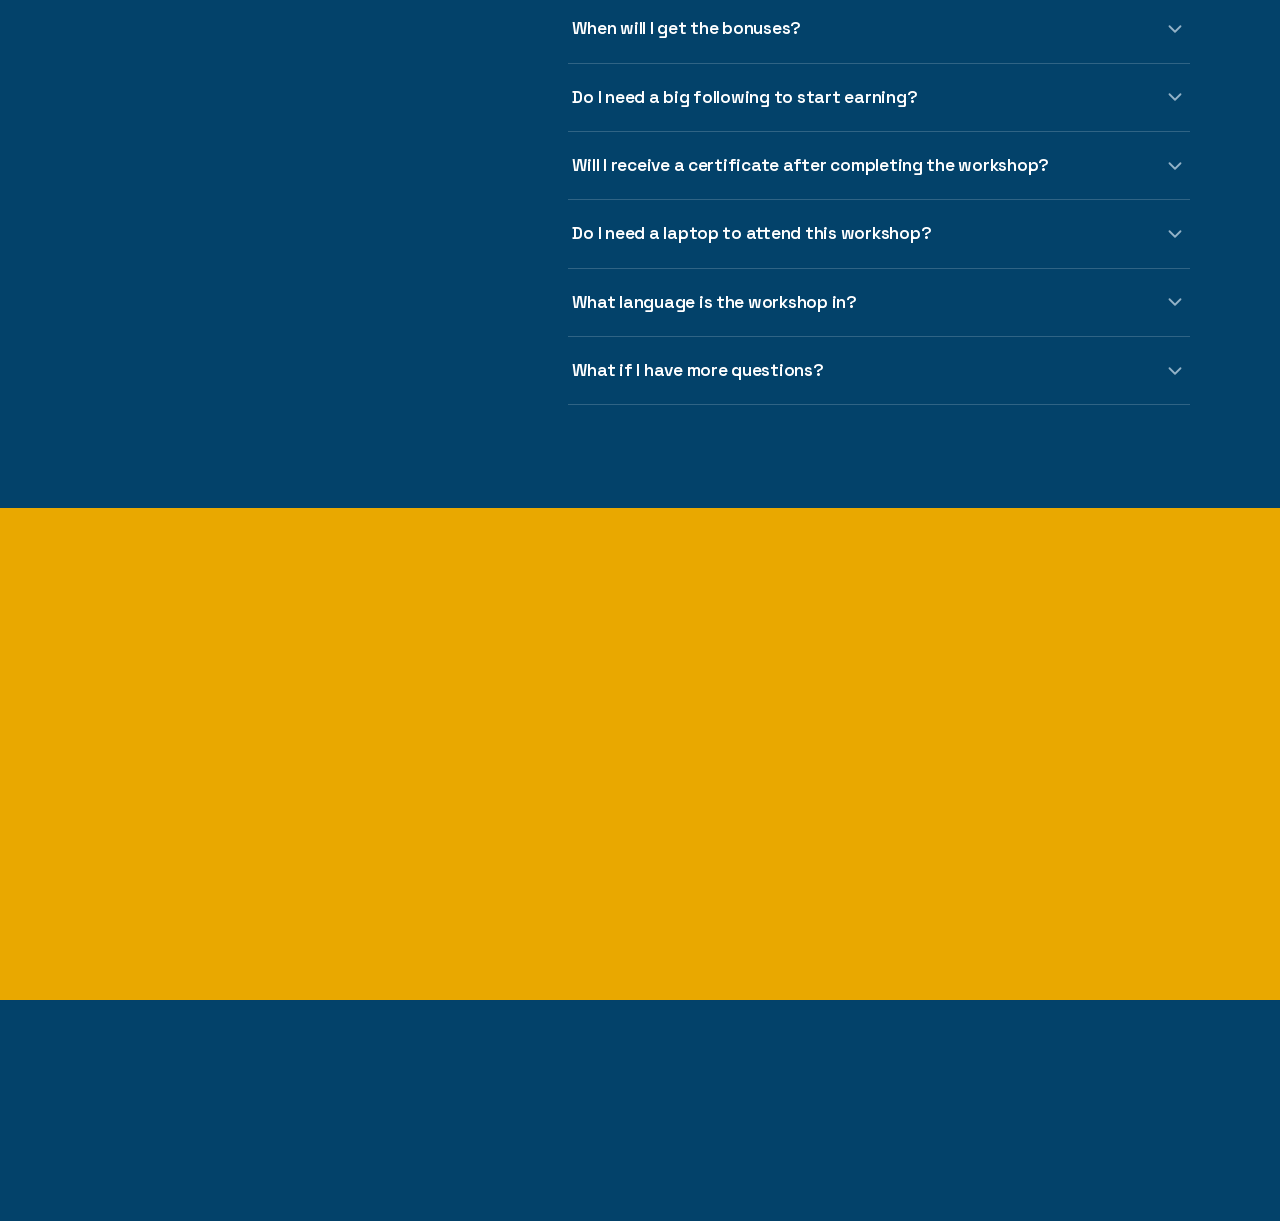
==== commit cc920fb3: "Hero photo: full-length cut-out in the arch, as on the reference - Back to the waist-length photo (5" ====
--- a/index.html
+++ b/index.html
@@ -18,12 +18,12 @@
 <link rel="preload" as="font" type="font/woff2" crossorigin href="assets/fonts/manrope-400-latin.woff2" />
 <link rel="preload" as="font" type="font/woff2" crossorigin href="assets/fonts/manrope-700-latin.woff2" />
 <link rel="preload" as="font" type="font/woff2" crossorigin href="assets/fonts/jetbrains-mono-500-latin.woff2" />
-<link rel="preload" as="image" href="assets/le/hero-duo-cut.png?v=2" fetchpriority="high" />
+<link rel="preload" as="image" href="assets/le/hero-duo-full.png?v=1" fetchpriority="high" />
 <link rel="stylesheet" href="base.css" />
 <link rel="stylesheet" href="home.css?v=1" />
 <link rel="stylesheet" href="theme.css?v=1" />
 <link rel="stylesheet" href="ai.css?v=1" />
-<link rel="stylesheet" href="le.css?v=6" />
+<link rel="stylesheet" href="le.css?v=7" />
 <!-- Vercel Web Analytics. The shim queues va() calls made before script.js
      arrives. The path is served by Vercel's edge, so it 404s locally — expected. -->
 <script>
@@ -89,7 +89,7 @@
       </div>
 
       <div class="lp-hero-media">
-        <img src="assets/le/hero-duo-cut.png?v=2" width="500" height="330" fetchpriority="high" decoding="async" alt="Kavya Karnatac and Lokesh Yadav" />
+        <img src="assets/le/hero-duo-full.png?v=1" width="500" height="471" fetchpriority="high" decoding="async" alt="Kavya Karnatac and Lokesh Yadav" />
         <span class="lp-flag"><span class="lp-live-dot" aria-hidden="true"></span>LIVE | Sat, 24 Oct &middot; 12 PM</span>
       </div>
 
--- a/le.css
+++ b/le.css
@@ -398,26 +398,28 @@
 }
 
 /* ---------- Hero photo: framed in a solid arch ----------
-   The arch is as wide as the pair and starts just under the top of
-   Lokesh's head, so his head breaks out over it while Kavya's sits
-   inside. The photo fades out into the LIVE badge at the arch's foot.
-   The box is the photo's own shape (500×330) plus room for the badge. */
+   The full-length cut-out (500×471, down to the waist), with the source's
+   dark backdrop, blue circle and dashed ring taken out so it sits on the
+   cream page. The arch is as wide as the pair and starts just above
+   Kavya's head, so Lokesh's head breaks out over it. The photo fades
+   into the LIVE badge, which sits on the arch's foot. */
 @media (min-width: 861px) {
   .lp-hero-in { grid-template-columns: minmax(0, 1fr) minmax(0, 1fr); }
 }
-.lp-hero-media { aspect-ratio: 500 / 345; max-width: 560px; width: 100%; margin-inline: auto; }
+.lp-hero-media { aspect-ratio: 500 / 471; max-width: 520px; width: 100%; margin-inline: auto; }
 .lp-hero-media::before {
-  inset: 7.5% 10% 0;
+  inset: 9.5% 8% 0;
   border-radius: 999px 999px 18px 18px;
   background: linear-gradient(180deg, rgba(var(--glow), 0.3), rgba(var(--glow), 0.16));
   border: 1px solid rgba(var(--glow), 0.4);
 }
 .lp-hero-media::after { content: none; }
 .lp-hero-media > img {
-  height: auto;
-  aspect-ratio: 500 / 330;
+  height: 100%;
   object-fit: contain;
-  -webkit-mask-image: linear-gradient(180deg, #000 82%, transparent 100%);
-  mask-image: linear-gradient(180deg, #000 82%, transparent 100%);
-}
-.lp-hero-media .lp-flag { bottom: -14px; }
+  object-position: 50% 0;
+  -webkit-mask-image: linear-gradient(180deg, #000 86%, transparent 100%);
+  mask-image: linear-gradient(180deg, #000 86%, transparent 100%);
+}
+.lp-hero-media .lp-flag { bottom: 0; transform: translate(-50%, 50%); }
+@media (max-width: 860px) { .lp-hero-media { margin-bottom: 18px; } }
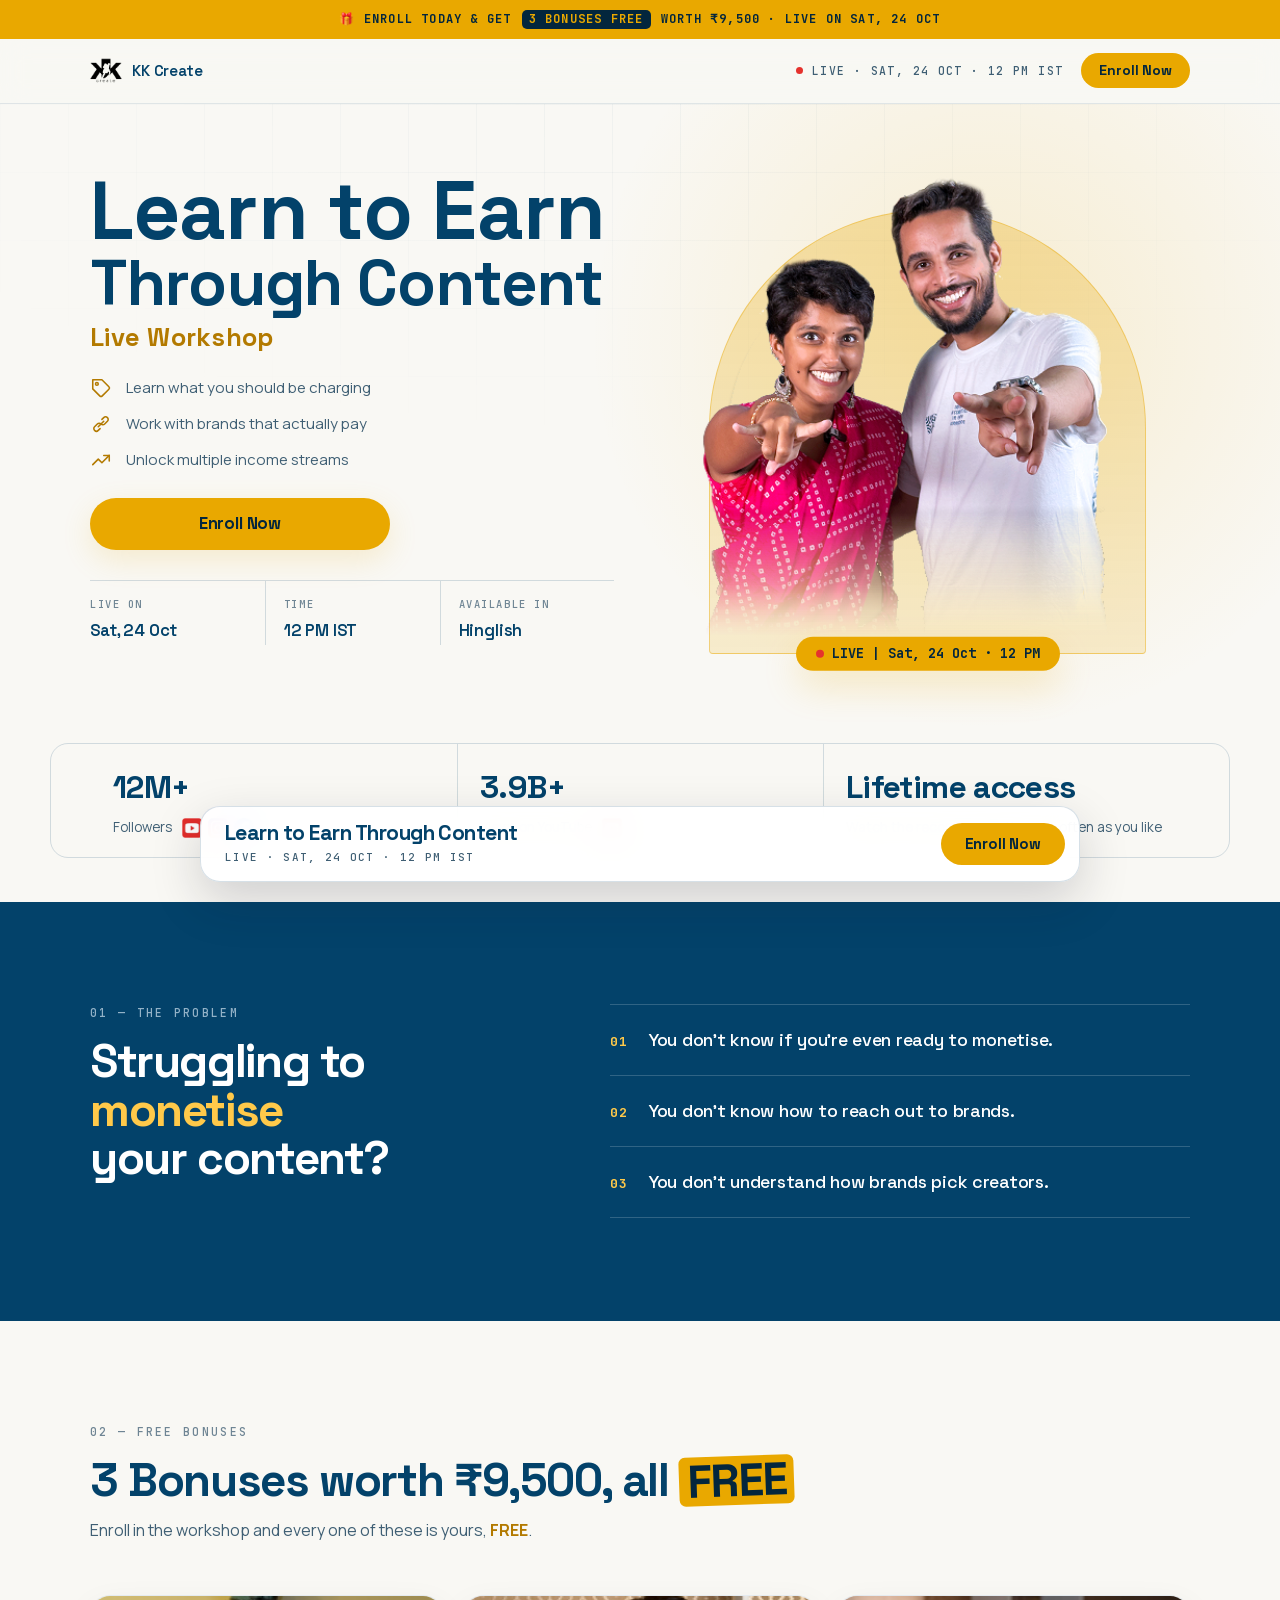
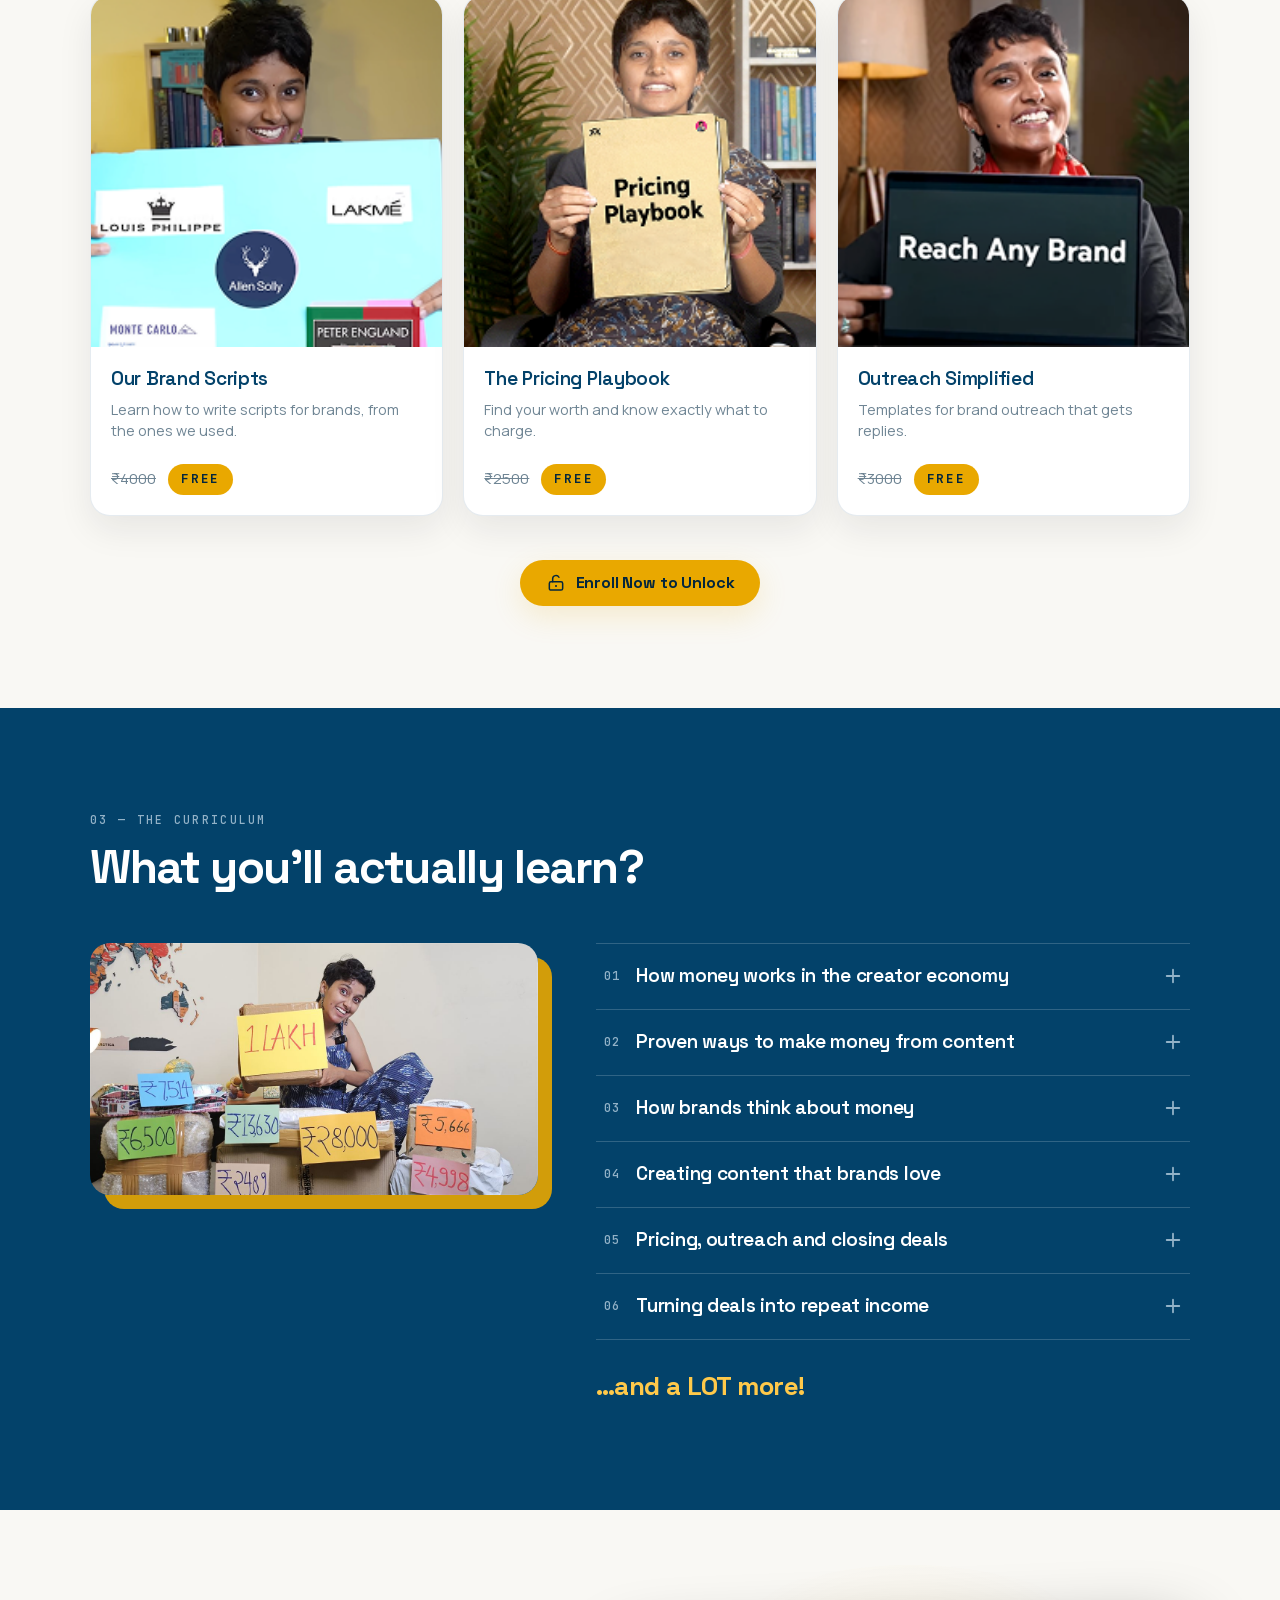
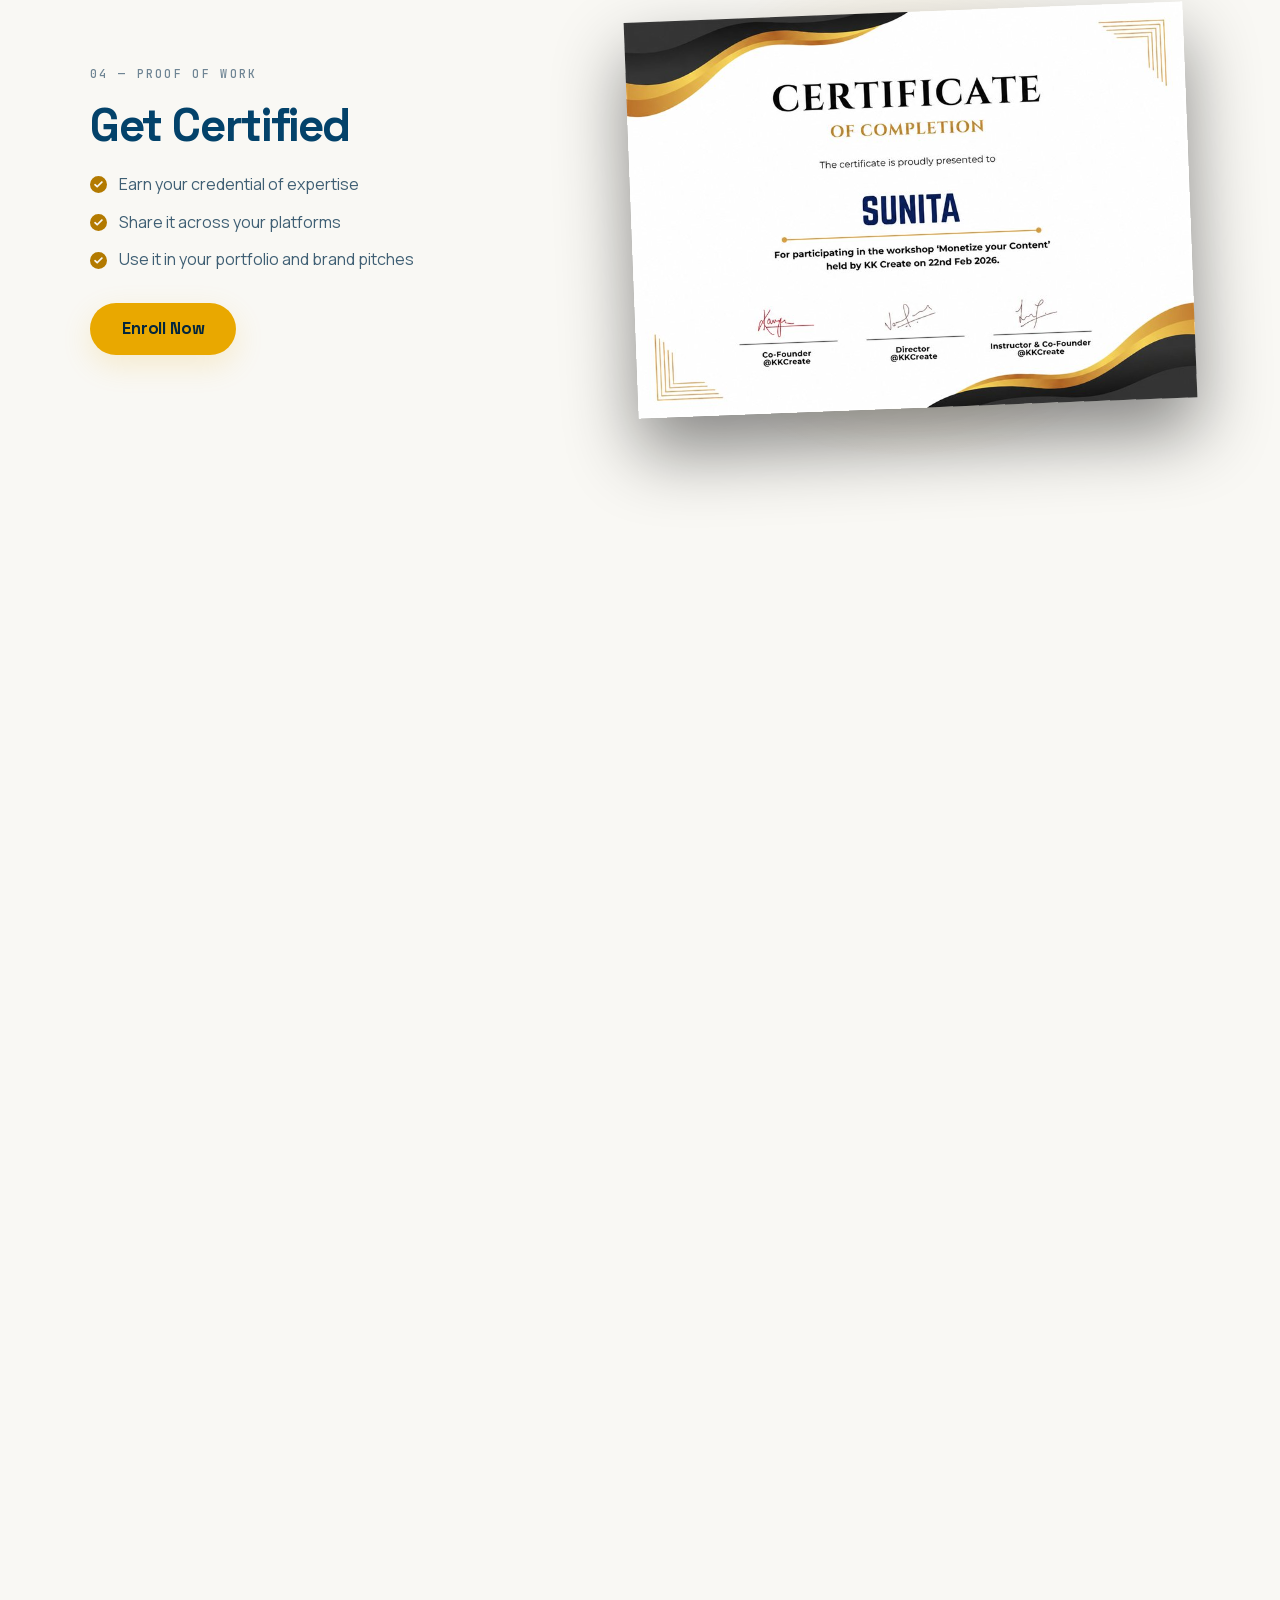
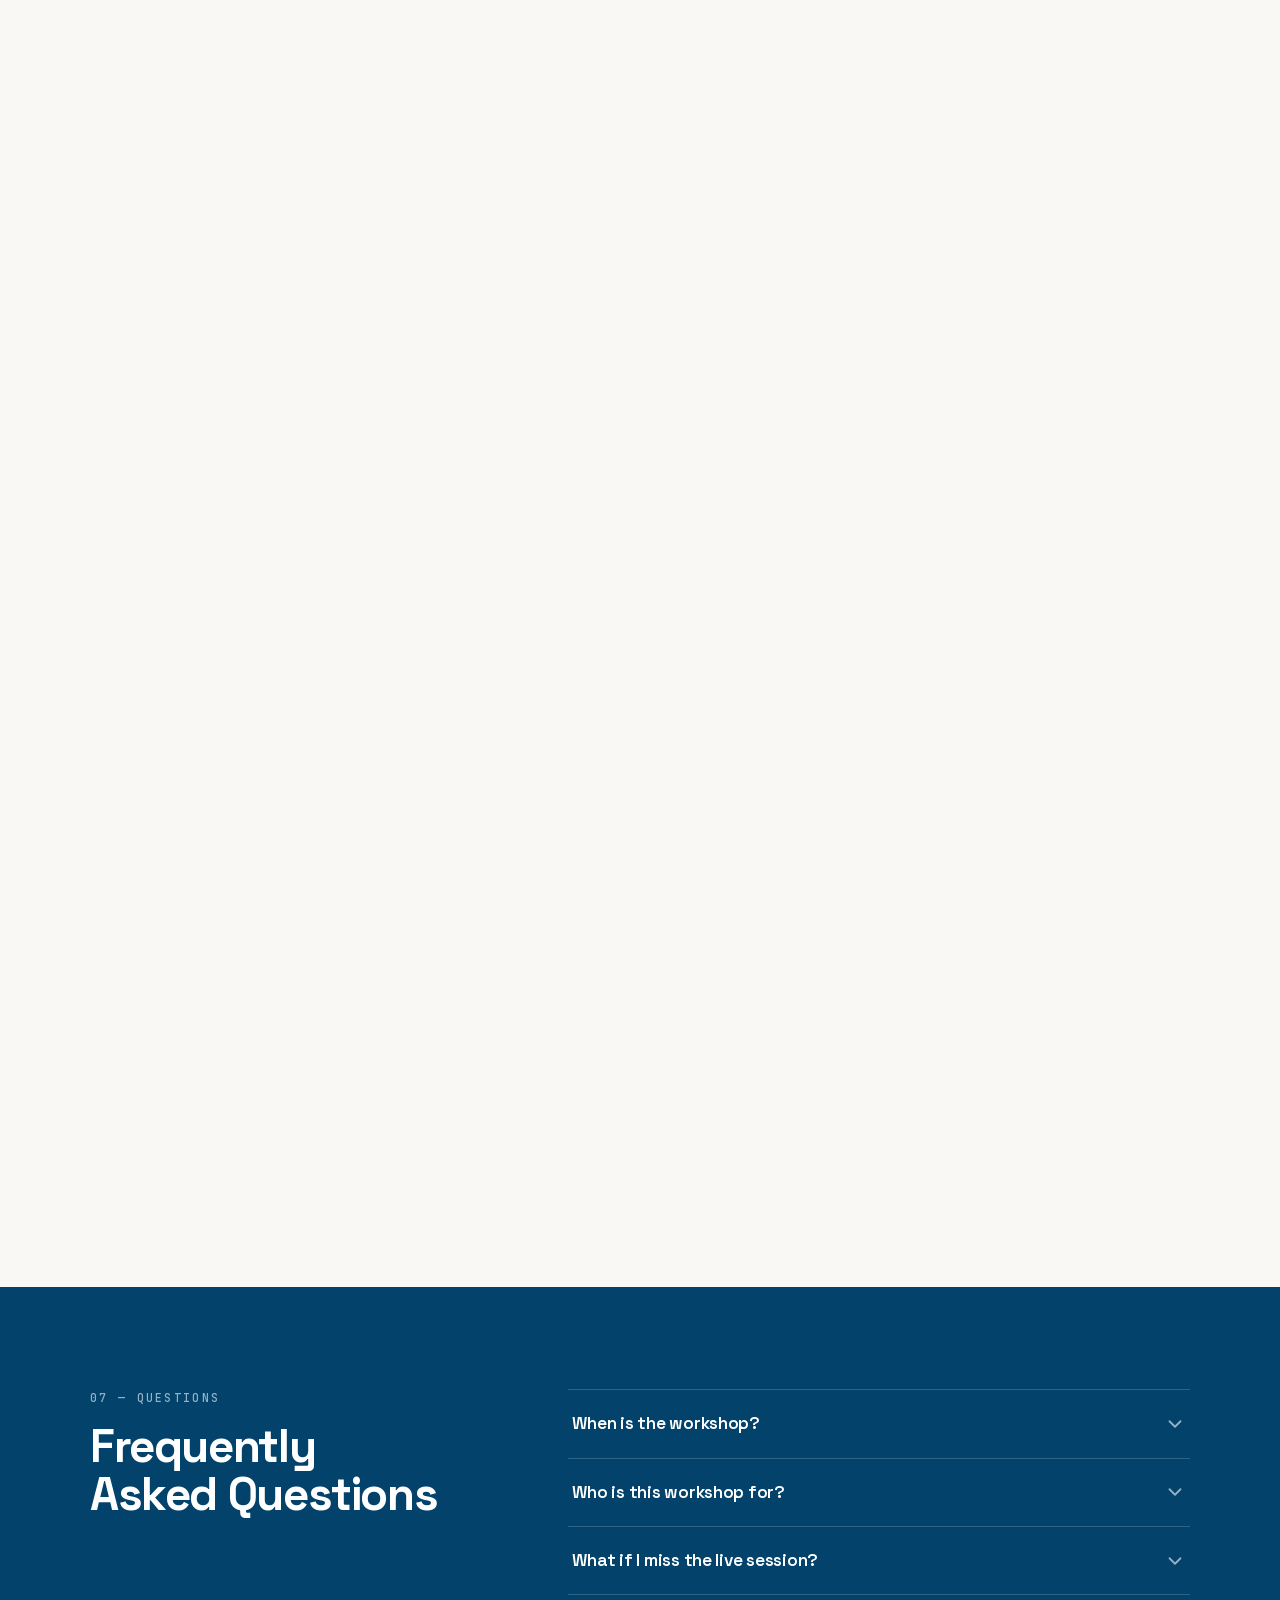
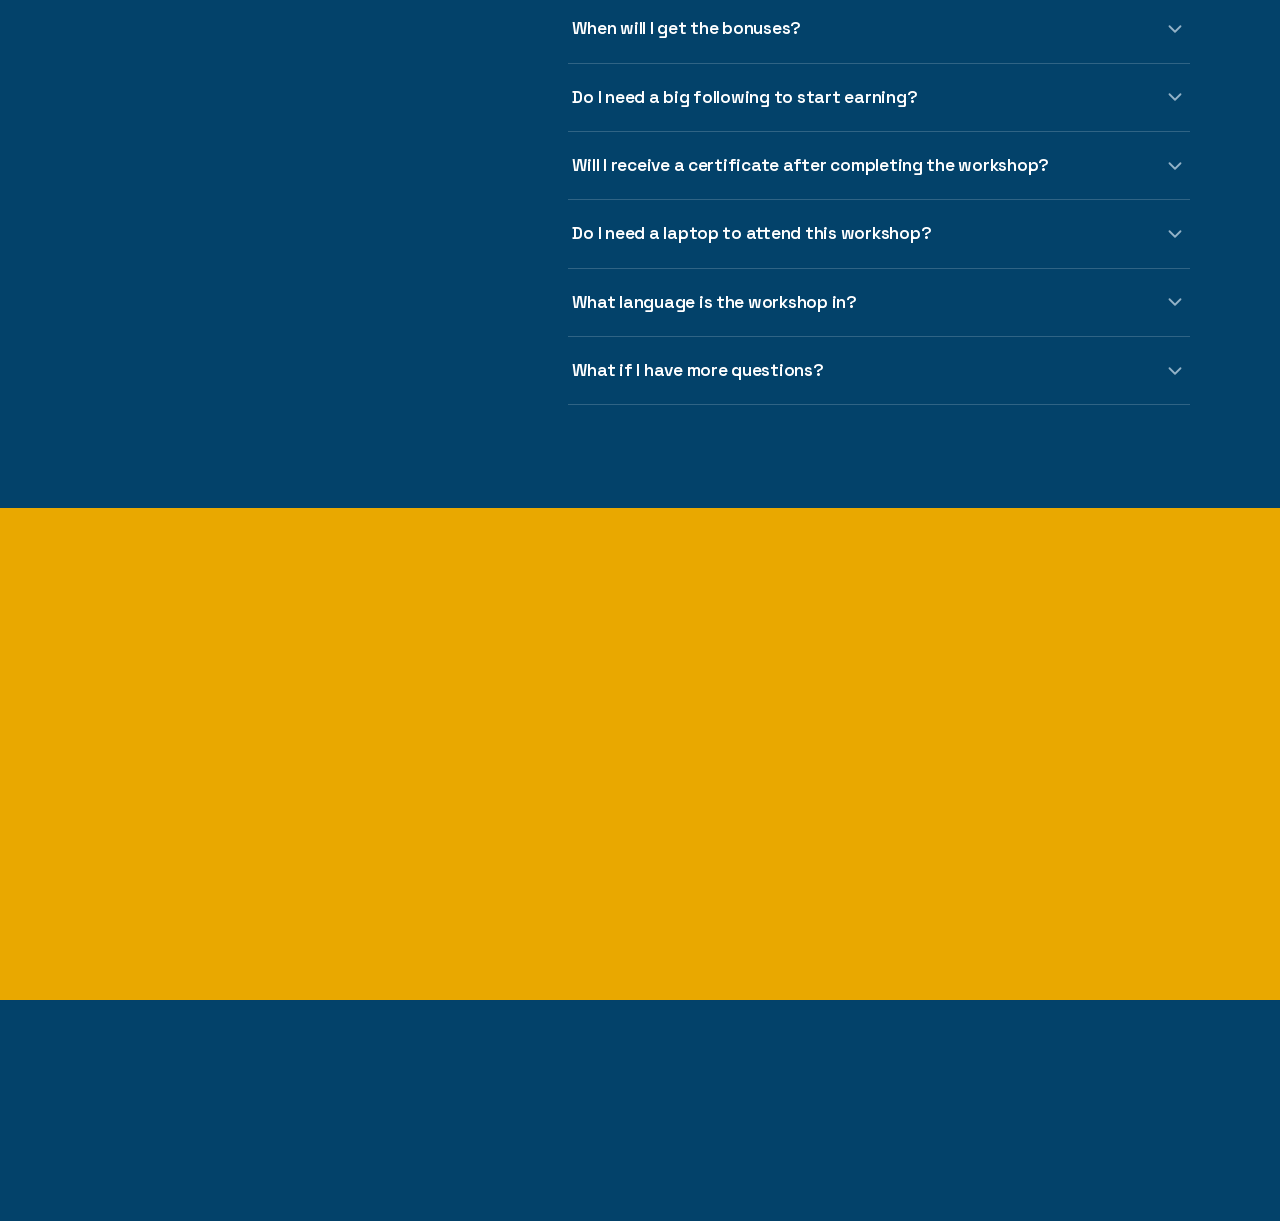
==== commit a901cbe6: "Share previews and LLM-readable info for the public pages - Link-preview images (1200x630) for the l" ====
--- a/index.html
+++ b/index.html
@@ -12,6 +12,157 @@
 <meta property="og:site_name" content="KK Create" />
 <meta property="og:title" content="Learn to Earn Through Content — Live Workshop, Sat 24 Oct, 12 PM" />
 <meta property="og:description" content="Learn what to charge, how to work with brands that pay and how to unlock multiple income streams. Live, in Hinglish. Plus 3 FREE bonuses." />
+<meta property="og:image" content="https://finance.kkcreate.in/assets/og-workshop.jpg" />
+<meta property="og:image:width" content="1200" />
+<meta property="og:image:height" content="630" />
+<meta property="og:image:alt" content="Learn to Earn Through Content, a live workshop by KK Create with Lokesh Yadav and Kavya Karnatac, Saturday 24 October, 12 PM IST" />
+<meta property="og:locale" content="en_IN" />
+<meta name="twitter:card" content="summary_large_image" />
+<meta name="twitter:title" content="Learn to Earn Through Content — Live Workshop, Sat 24 Oct, 12 PM" />
+<meta name="twitter:description" content="Learn what to charge, how to work with brands that pay and how to unlock multiple income streams. Live, in Hinglish. Plus 3 FREE bonuses." />
+<meta name="twitter:image" content="https://finance.kkcreate.in/assets/og-workshop.jpg" />
+<script type="application/ld+json">
+{
+ "@context": "https://schema.org",
+ "@graph": [
+  {
+   "@type": "Organization",
+   "@id": "https://finance.kkcreate.in/#org",
+   "name": "KK Create",
+   "url": "https://kkcreate.in",
+   "email": "support@kkcreate.in",
+   "logo": "https://finance.kkcreate.in/assets/apple-touch-icon.png"
+  },
+  {
+   "@type": "EducationEvent",
+   "@id": "https://finance.kkcreate.in/#workshop",
+   "name": "Learn to Earn Through Content — Live Workshop",
+   "description": "A live online workshop for content creators on turning content into income: what to charge, how brands pick and pay creators, five income streams, pricing, outreach and closing brand deals, and turning deals into repeat income. Taught in Hinglish by Lokesh Yadav, co-founder of KK Create. Includes lifetime access to the recording, a certificate, and 3 free bonuses worth ₹9,500: Our Brand Scripts, The Pricing Playbook and Outreach Simplified.",
+   "url": "https://finance.kkcreate.in/",
+   "image": [
+    "https://finance.kkcreate.in/assets/og-workshop.jpg"
+   ],
+   "startDate": "2026-10-24T12:00:00+05:30",
+   "endDate": "2026-10-24T16:00:00+05:30",
+   "eventStatus": "https://schema.org/EventScheduled",
+   "eventAttendanceMode": "https://schema.org/OnlineEventAttendanceMode",
+   "location": {
+    "@type": "VirtualLocation",
+    "url": "https://finance.kkcreate.in/"
+   },
+   "inLanguage": [
+    "hi",
+    "en"
+   ],
+   "organizer": {
+    "@id": "https://finance.kkcreate.in/#org"
+   },
+   "performer": [
+    {
+     "@type": "Person",
+     "name": "Lokesh Yadav",
+     "jobTitle": "Co-founder, KK Create"
+    }
+   ],
+   "audience": {
+    "@type": "Audience",
+    "audienceType": "Content creators who want to monetise their content"
+   },
+   "teaches": [
+    "How money works in the creator economy",
+    "Proven ways to make money from content",
+    "How brands think about money",
+    "Creating content that brands love",
+    "Pricing, outreach and closing deals",
+    "Turning deals into repeat income"
+   ],
+   "offers": {
+    "@type": "Offer",
+    "url": "https://learn.kkcreate.in/web/checkout/6ace7734f1f96ac5d02ac461",
+    "availability": "https://schema.org/InStock",
+    "validThrough": "2026-10-24T12:00:00+05:30"
+   }
+  },
+  {
+   "@type": "FAQPage",
+   "mainEntity": [
+    {
+     "@type": "Question",
+     "name": "When is the workshop?",
+     "acceptedAnswer": {
+      "@type": "Answer",
+      "text": "It’s live on Saturday, 24 October, from 12 PM to 4 PM IST. You’ll get the joining details after you enroll."
+     }
+    },
+    {
+     "@type": "Question",
+     "name": "Who is this workshop for?",
+     "acceptedAnswer": {
+      "@type": "Answer",
+      "text": "Creators who are serious about turning their content into a source of income. Whether you’re a beginner, struggling with low views, or someone who hasn’t cracked monetisation yet, this workshop is built for you."
+     }
+    },
+    {
+     "@type": "Question",
+     "name": "What if I miss the live session?",
+     "acceptedAnswer": {
+      "@type": "Answer",
+      "text": "The recording will be sent to you within 24–48 hours after the workshop, so you can watch it at your own pace."
+     }
+    },
+    {
+     "@type": "Question",
+     "name": "When will I get the bonuses?",
+     "acceptedAnswer": {
+      "@type": "Answer",
+      "text": "You’ll get all 3 FREE bonuses — Our Brand Scripts, the Pricing Playbook and Outreach Simplified — within 24 hours after the workshop. Add-ons (if purchased) arrive at the same time."
+     }
+    },
+    {
+     "@type": "Question",
+     "name": "Do I need a big following to start earning?",
+     "acceptedAnswer": {
+      "@type": "Answer",
+      "text": "No. The workshop covers how to tell when you’re ready to monetise, and which income streams make sense at your size, including the ones that work before brand deals do."
+     }
+    },
+    {
+     "@type": "Question",
+     "name": "Will I receive a certificate after completing the workshop?",
+     "acceptedAnswer": {
+      "@type": "Answer",
+      "text": "Yes, you’ll receive a certificate once you finish the workshop."
+     }
+    },
+    {
+     "@type": "Question",
+     "name": "Do I need a laptop to attend this workshop?",
+     "acceptedAnswer": {
+      "@type": "Answer",
+      "text": "No, you can attend the workshop on any device with internet access, including your phone."
+     }
+    },
+    {
+     "@type": "Question",
+     "name": "What language is the workshop in?",
+     "acceptedAnswer": {
+      "@type": "Answer",
+      "text": "The workshop is in Hinglish (a mix of Hindi and a little bit of English)."
+     }
+    },
+    {
+     "@type": "Question",
+     "name": "What if I have more questions?",
+     "acceptedAnswer": {
+      "@type": "Answer",
+      "text": "Reach out to KK Create at support@kkcreate.in."
+     }
+    }
+   ]
+  }
+ ]
+}
+</script>
 <link rel="icon" type="image/png" href="assets/favicon.png" />
 <link rel="apple-touch-icon" href="assets/apple-touch-icon.png" />
 <link rel="preload" as="font" type="font/woff2" crossorigin href="assets/fonts/space-grotesk-700-latin.woff2" />
@@ -648,7 +799,7 @@
 </div>
 
 <script src="home.js" defer></script>
-<script src="le.js?v=1" defer></script>
+<script src="le.js?v=2" defer></script>
 
 </body>
 </html>
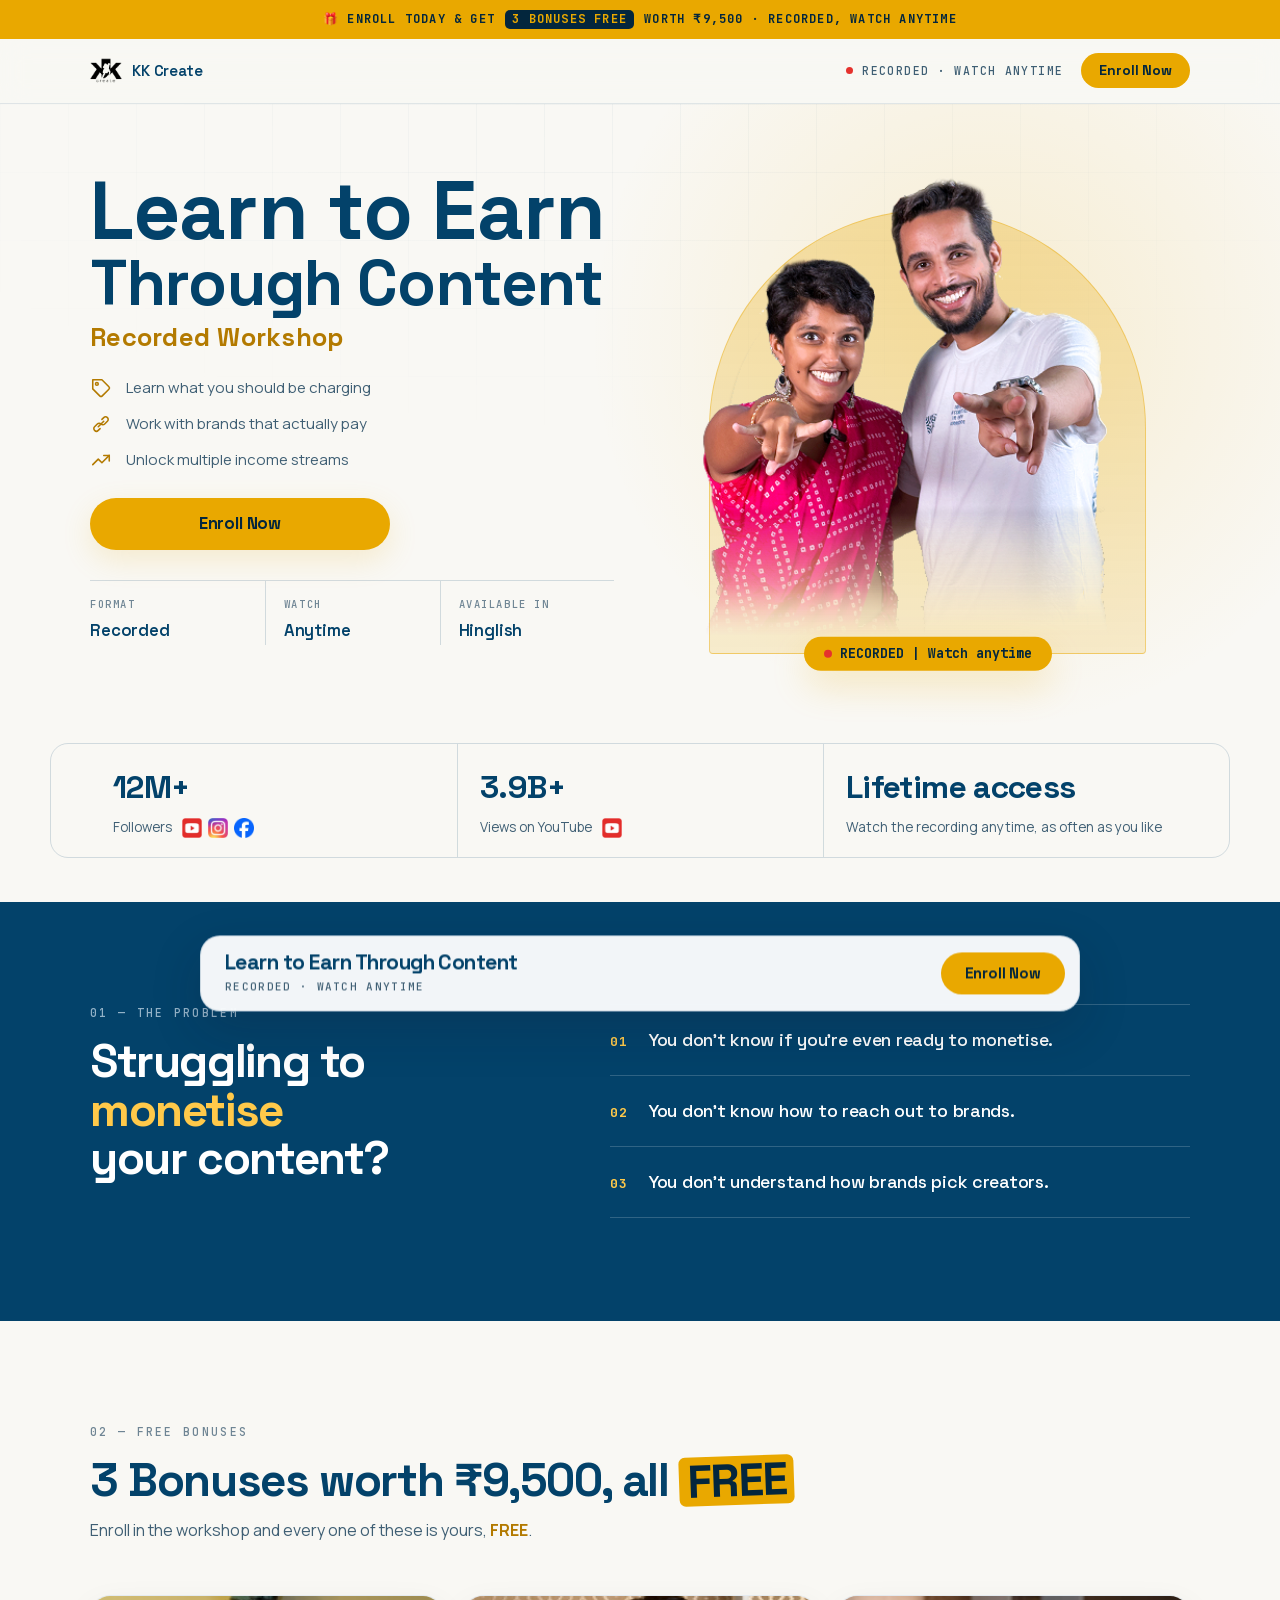
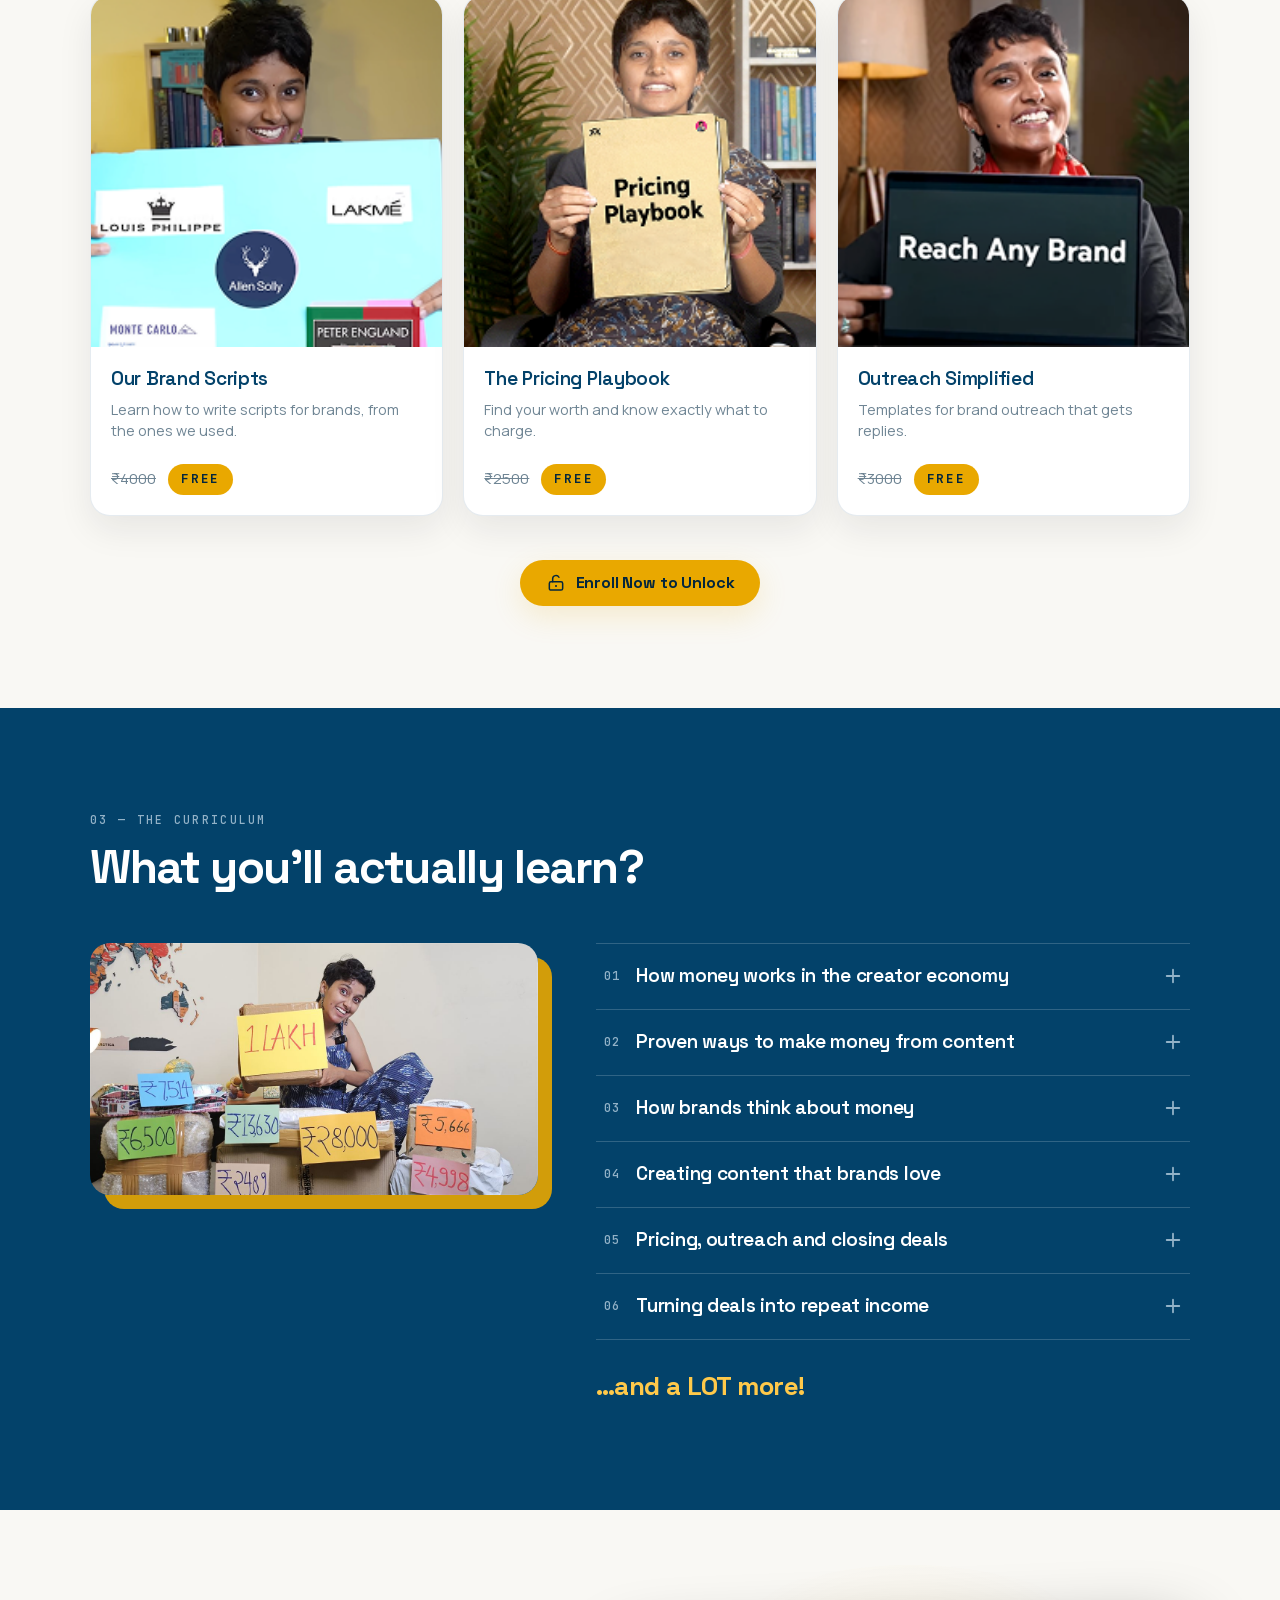
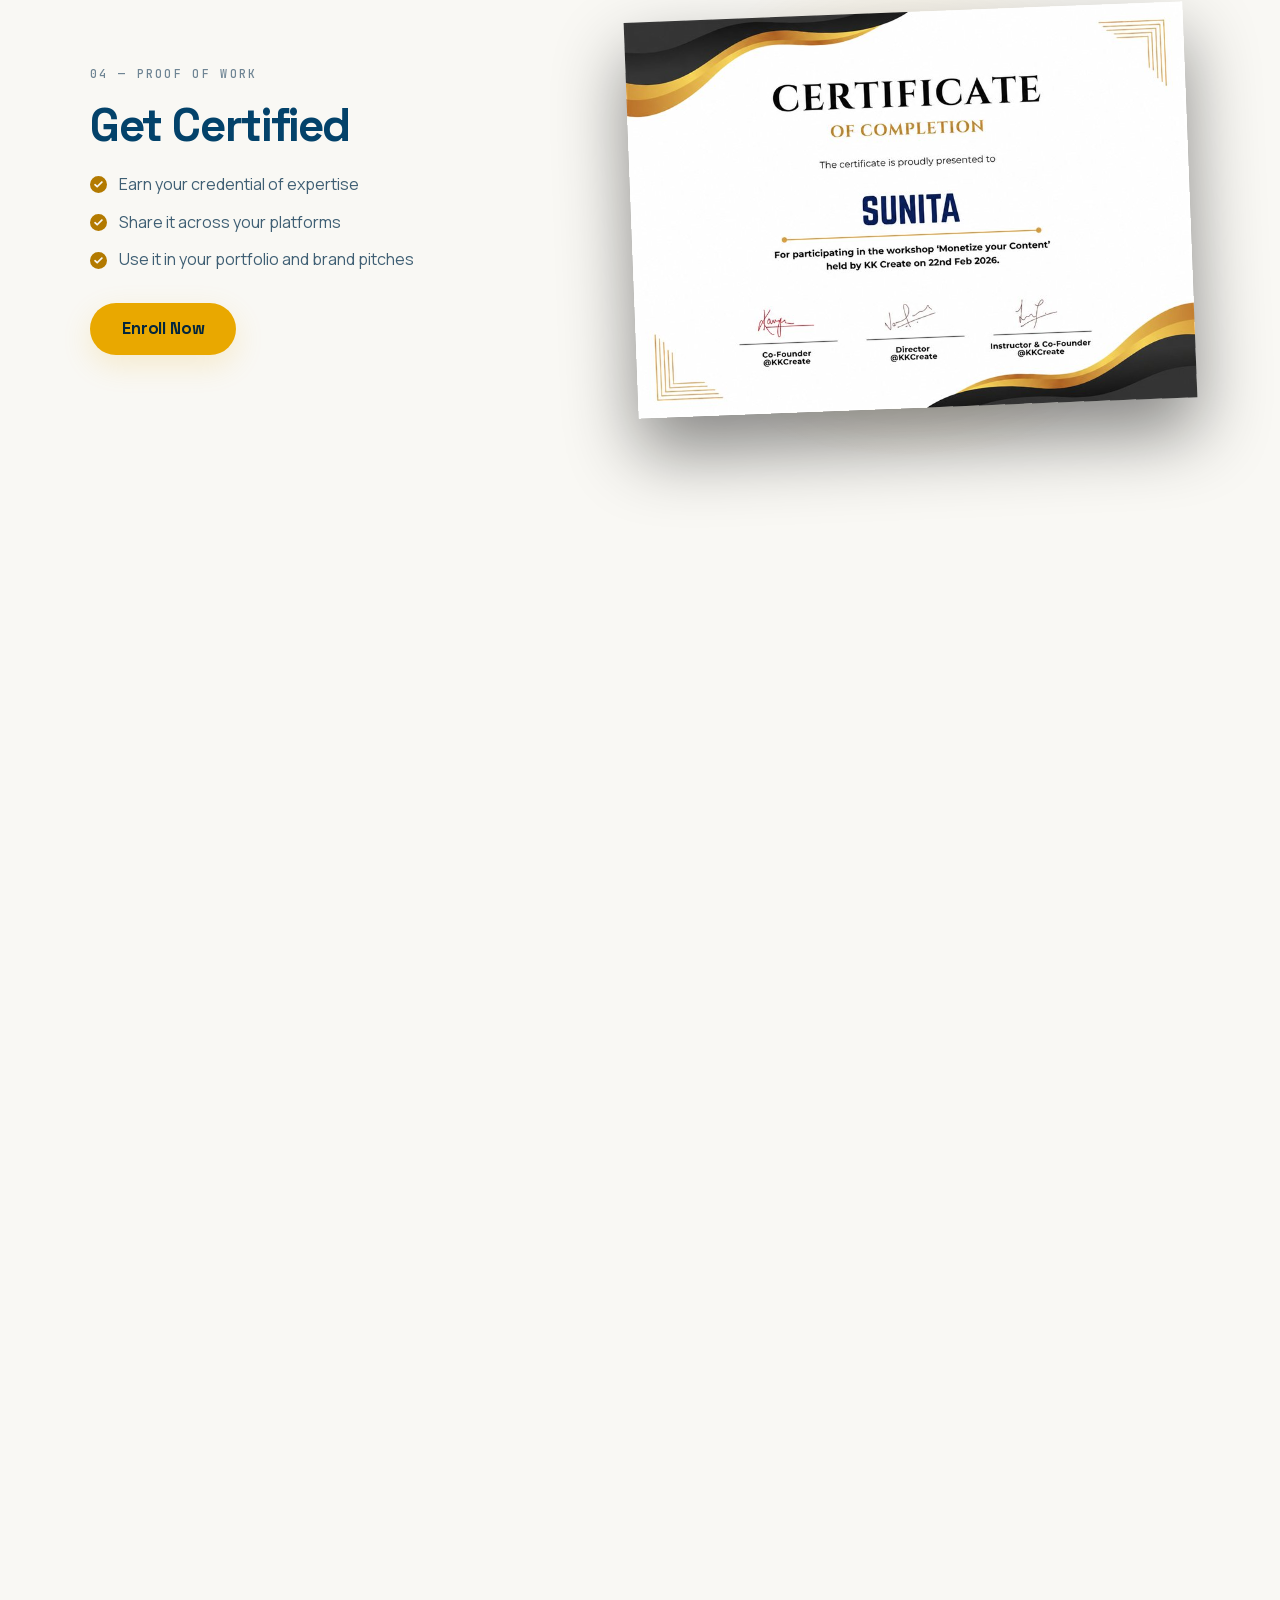
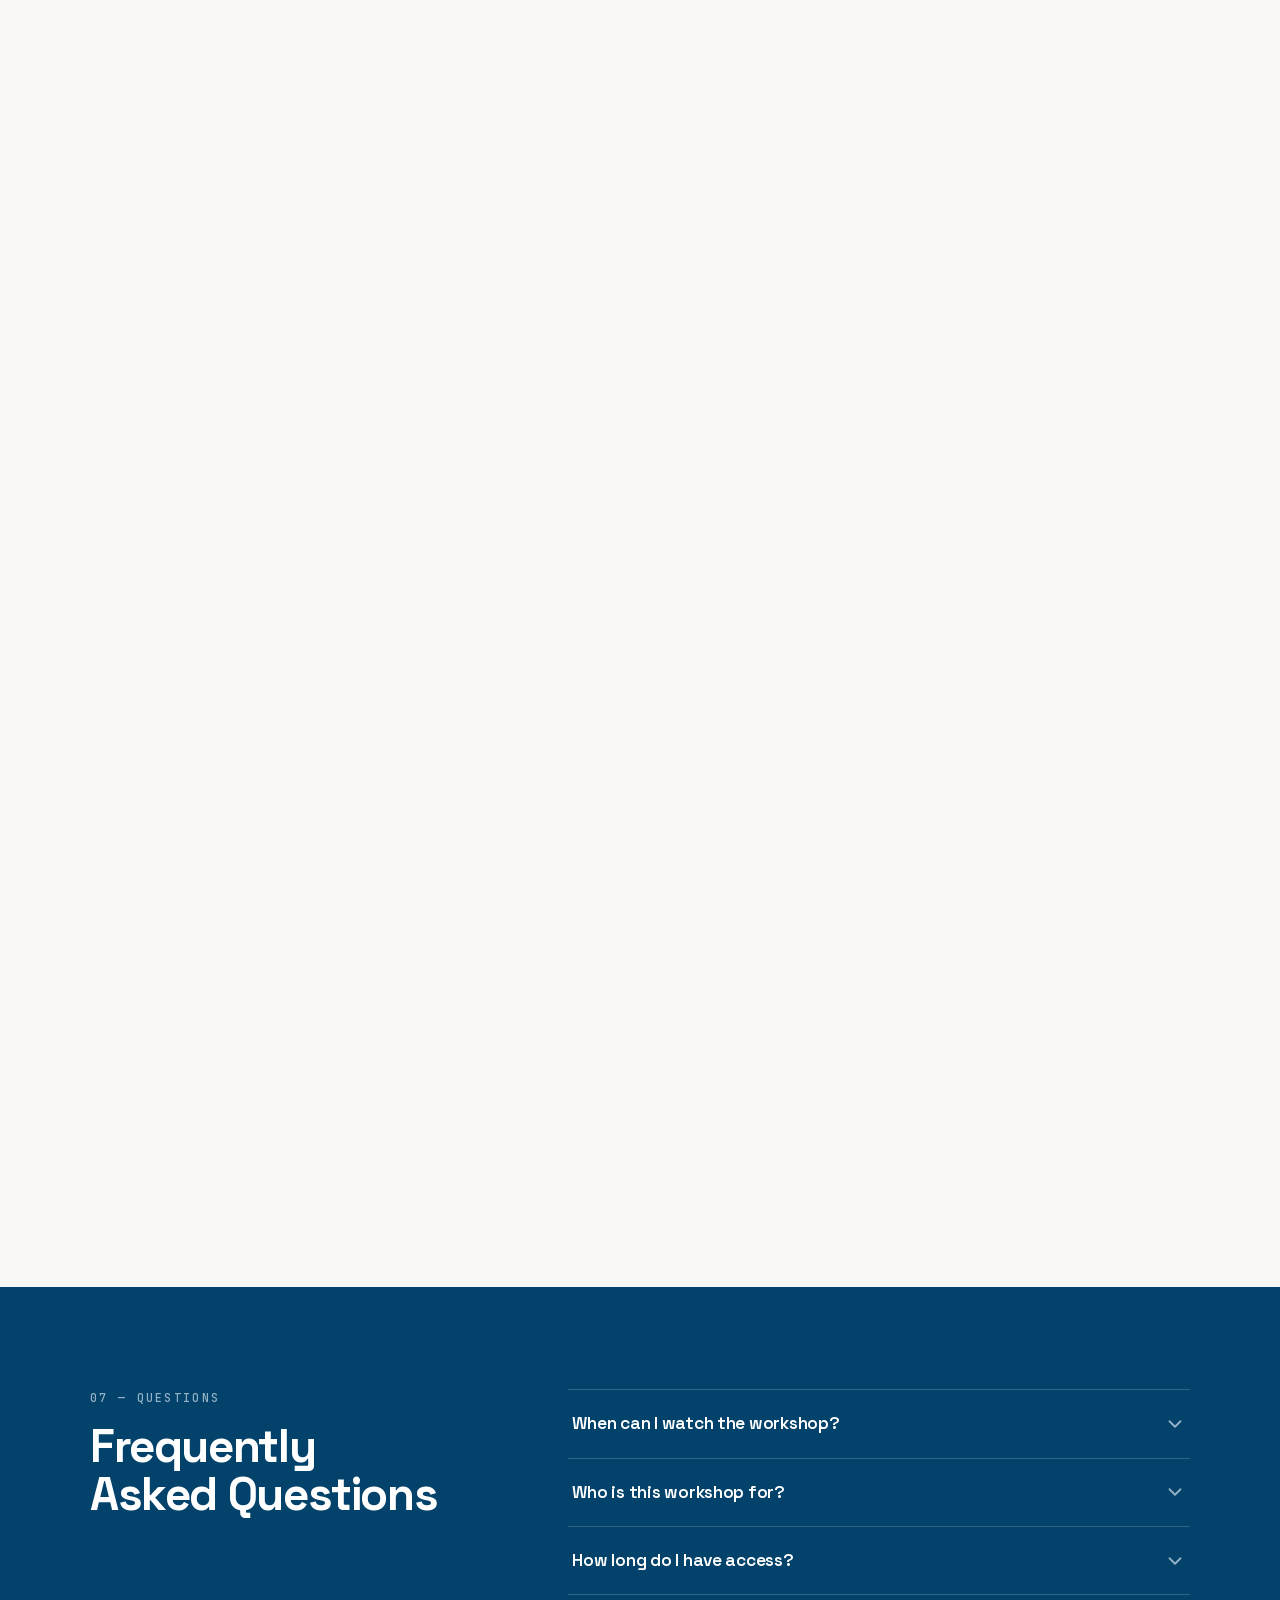
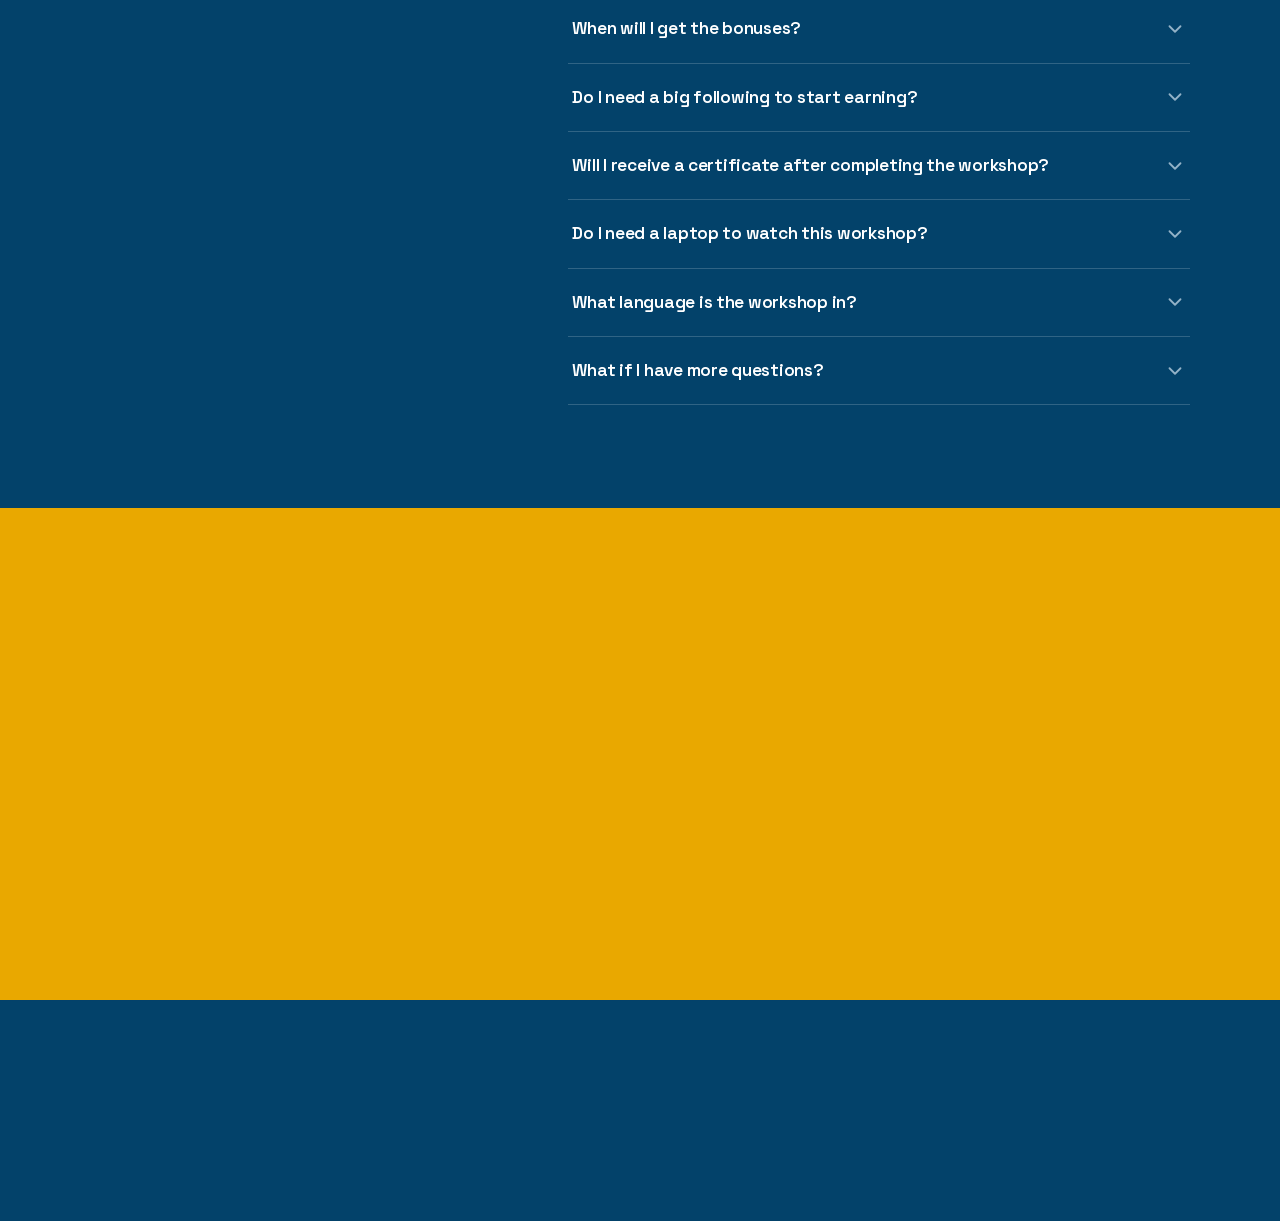
==== commit 18b25fec: "Switch to the recorded workshop Landing checkout now goes to the recorded-workshop payment page, and" ====
--- a/index.html
+++ b/index.html
@@ -3,24 +3,24 @@
 <head>
 <meta charset="utf-8" />
 <meta name="viewport" content="width=device-width, initial-scale=1" />
-<title>Learn to Earn Through Content — Live Workshop | KK Create</title>
-<meta name="description" content="Live workshop on Saturday, 24 October at 12 PM IST, in Hinglish. Learn what to charge, how to work with brands that pay and how to build multiple income streams from your content, with Lokesh Yadav. Plus 3 FREE bonuses worth ₹9,500." />
+<title>Learn to Earn Through Content — Recorded Workshop | KK Create</title>
+<meta name="description" content="Recorded workshop in Hinglish. Watch it anytime, with lifetime access. Learn what to charge, how to work with brands that pay and how to build multiple income streams from your content, with Lokesh Yadav. Plus 3 FREE bonuses worth ₹9,500." />
 <meta name="theme-color" content="#f9f8f4" />
 <link rel="canonical" href="https://finance.kkcreate.in/" />
 <meta property="og:url" content="https://finance.kkcreate.in/" />
 <meta property="og:type" content="website" />
 <meta property="og:site_name" content="KK Create" />
-<meta property="og:title" content="Learn to Earn Through Content — Live Workshop, Sat 24 Oct, 12 PM" />
-<meta property="og:description" content="Learn what to charge, how to work with brands that pay and how to unlock multiple income streams. Live, in Hinglish. Plus 3 FREE bonuses." />
-<meta property="og:image" content="https://finance.kkcreate.in/assets/og-workshop.jpg" />
+<meta property="og:title" content="Learn to Earn Through Content — Recorded Workshop, Watch Anytime" />
+<meta property="og:description" content="Learn what to charge, how to work with brands that pay and how to unlock multiple income streams. Recorded, in Hinglish, watch anytime. Plus 3 FREE bonuses." />
+<meta property="og:image" content="https://finance.kkcreate.in/assets/og-workshop.jpg?v=2" />
 <meta property="og:image:width" content="1200" />
 <meta property="og:image:height" content="630" />
-<meta property="og:image:alt" content="Learn to Earn Through Content, a live workshop by KK Create with Lokesh Yadav and Kavya Karnatac, Saturday 24 October, 12 PM IST" />
+<meta property="og:image:alt" content="Learn to Earn Through Content, a recorded workshop by KK Create with Lokesh Yadav and Kavya Karnatac, watch anytime" />
 <meta property="og:locale" content="en_IN" />
 <meta name="twitter:card" content="summary_large_image" />
-<meta name="twitter:title" content="Learn to Earn Through Content — Live Workshop, Sat 24 Oct, 12 PM" />
-<meta name="twitter:description" content="Learn what to charge, how to work with brands that pay and how to unlock multiple income streams. Live, in Hinglish. Plus 3 FREE bonuses." />
-<meta name="twitter:image" content="https://finance.kkcreate.in/assets/og-workshop.jpg" />
+<meta name="twitter:title" content="Learn to Earn Through Content — Recorded Workshop, Watch Anytime" />
+<meta name="twitter:description" content="Learn what to charge, how to work with brands that pay and how to unlock multiple income streams. Recorded, in Hinglish, watch anytime. Plus 3 FREE bonuses." />
+<meta name="twitter:image" content="https://finance.kkcreate.in/assets/og-workshop.jpg?v=2" />
 <script type="application/ld+json">
 {
  "@context": "https://schema.org",
@@ -34,30 +34,27 @@
    "logo": "https://finance.kkcreate.in/assets/apple-touch-icon.png"
   },
   {
-   "@type": "EducationEvent",
+   "@type": "Course",
    "@id": "https://finance.kkcreate.in/#workshop",
-   "name": "Learn to Earn Through Content — Live Workshop",
-   "description": "A live online workshop for content creators on turning content into income: what to charge, how brands pick and pay creators, five income streams, pricing, outreach and closing brand deals, and turning deals into repeat income. Taught in Hinglish by Lokesh Yadav, co-founder of KK Create. Includes lifetime access to the recording, a certificate, and 3 free bonuses worth ₹9,500: Our Brand Scripts, The Pricing Playbook and Outreach Simplified.",
+   "name": "Learn to Earn Through Content — Recorded Workshop",
+   "description": "A recorded online workshop for content creators on turning content into income: what to charge, how brands pick and pay creators, five income streams, pricing, outreach and closing brand deals, and turning deals into repeat income. Taught in Hinglish by Lokesh Yadav, co-founder of KK Create. Includes lifetime access to the recording, a certificate, and 3 free bonuses worth ₹9,500: Our Brand Scripts, The Pricing Playbook and Outreach Simplified.",
    "url": "https://finance.kkcreate.in/",
    "image": [
-    "https://finance.kkcreate.in/assets/og-workshop.jpg"
+    "https://finance.kkcreate.in/assets/og-workshop.jpg?v=2"
    ],
-   "startDate": "2026-10-24T12:00:00+05:30",
-   "endDate": "2026-10-24T16:00:00+05:30",
-   "eventStatus": "https://schema.org/EventScheduled",
-   "eventAttendanceMode": "https://schema.org/OnlineEventAttendanceMode",
-   "location": {
-    "@type": "VirtualLocation",
-    "url": "https://finance.kkcreate.in/"
-   },
    "inLanguage": [
     "hi",
     "en"
    ],
-   "organizer": {
+   "provider": {
     "@id": "https://finance.kkcreate.in/#org"
    },
-   "performer": [
+   "hasCourseInstance": {
+    "@type": "CourseInstance",
+    "courseMode": "online",
+    "courseWorkload": "PT4H"
+   },
+   "instructor": [
     {
      "@type": "Person",
      "name": "Lokesh Yadav",
@@ -78,9 +75,9 @@
    ],
    "offers": {
     "@type": "Offer",
-    "url": "https://learn.kkcreate.in/web/checkout/6ace7734f1f96ac5d02ac461",
-    "availability": "https://schema.org/InStock",
-    "validThrough": "2026-10-24T12:00:00+05:30"
+    "url": "https://learn.kkcreate.in/web/checkout/6adc95dbffadaa92425ff3eb",
+    "category": "Paid",
+    "availability": "https://schema.org/InStock"
    }
   },
   {
@@ -88,10 +85,10 @@
    "mainEntity": [
     {
      "@type": "Question",
-     "name": "When is the workshop?",
+     "name": "When can I watch the workshop?",
      "acceptedAnswer": {
       "@type": "Answer",
-      "text": "It’s live on Saturday, 24 October, from 12 PM to 4 PM IST. You’ll get the joining details after you enroll."
+      "text": "Anytime. It’s a recorded workshop, so you can start as soon as you enroll. You’ll watch it on learn.kkcreate.in, signing in with the email or phone number you paid with."
      }
     },
     {
@@ -104,10 +101,10 @@
     },
     {
      "@type": "Question",
-     "name": "What if I miss the live session?",
+     "name": "How long do I have access?",
      "acceptedAnswer": {
       "@type": "Answer",
-      "text": "The recording will be sent to you within 24–48 hours after the workshop, so you can watch it at your own pace."
+      "text": "For life. Watch the recording at your own pace, as many times as you like."
      }
     },
     {
@@ -115,7 +112,7 @@
      "name": "When will I get the bonuses?",
      "acceptedAnswer": {
       "@type": "Answer",
-      "text": "You’ll get all 3 FREE bonuses — Our Brand Scripts, the Pricing Playbook and Outreach Simplified — within 24 hours after the workshop. Add-ons (if purchased) arrive at the same time."
+      "text": "You’ll get all 3 FREE bonuses — Our Brand Scripts, the Pricing Playbook and Outreach Simplified — within 24 hours of enrolling. Add-ons (if purchased) arrive at the same time."
      }
     },
     {
@@ -136,10 +133,10 @@
     },
     {
      "@type": "Question",
-     "name": "Do I need a laptop to attend this workshop?",
+     "name": "Do I need a laptop to watch this workshop?",
      "acceptedAnswer": {
       "@type": "Answer",
-      "text": "No, you can attend the workshop on any device with internet access, including your phone."
+      "text": "No, you can watch the workshop on any device with internet access, including your phone."
      }
     },
     {
@@ -174,7 +171,7 @@
 <link rel="stylesheet" href="home.css?v=1" />
 <link rel="stylesheet" href="theme.css?v=1" />
 <link rel="stylesheet" href="ai.css?v=1" />
-<link rel="stylesheet" href="le.css?v=7" />
+<link rel="stylesheet" href="le.css?v=8" />
 <!-- Vercel Web Analytics. The shim queues va() calls made before script.js
      arrives. The path is served by Vercel's edge, so it 404s locally — expected. -->
 <script>
@@ -186,7 +183,7 @@
 <body class="lp-body theme-cream is-light acc-mustard" id="top">
 
 <!-- Bonus strip -->
-<a class="lp-strip" href="#bonuses">&#127873; Enroll today &amp; get <b>3 bonuses FREE</b> worth &#8377;9,500 &middot; Live on Sat, 24 Oct</a>
+<a class="lp-strip" href="#bonuses">&#127873; Enroll today &amp; get <b>3 bonuses FREE</b> worth &#8377;9,500 &middot; Recorded, watch anytime</a>
 
 <!-- Top bar -->
 <header class="lp-nav">
@@ -196,8 +193,8 @@
       <span>KK Create</span>
     </a>
     <div class="lp-nav-right">
-      <p class="lp-nav-date"><span class="lp-live-dot" aria-hidden="true"></span>Live &middot; Sat, 24 Oct &middot; 12 PM IST</p>
-      <a class="lp-cta lp-cta-xs" data-buy href="https://learn.kkcreate.in/web/checkout/6ace7734f1f96ac5d02ac461">Enroll Now</a>
+      <p class="lp-nav-date"><span class="lp-live-dot" aria-hidden="true"></span>Recorded &middot; Watch anytime</p>
+      <a class="lp-cta lp-cta-xs" data-buy href="https://learn.kkcreate.in/web/checkout/6adc95dbffadaa92425ff3eb">Enroll Now</a>
     </div>
   </div>
 </header>
@@ -210,7 +207,7 @@
 
       <div class="lp-hero-copy">
 
-        <h1><span><span class="le-h1-a">Learn to Earn</span> <span class="le-h1-b">Through Content</span></span><em>Live Workshop</em></h1>
+        <h1><span><span class="le-h1-a">Learn to Earn</span> <span class="le-h1-b">Through Content</span></span><em>Recorded Workshop</em></h1>
 
         <ul class="lp-points">
           <li>
@@ -228,12 +225,12 @@
         </ul>
 
         <div class="le-buy">
-          <a class="lp-cta" data-buy href="https://learn.kkcreate.in/web/checkout/6ace7734f1f96ac5d02ac461">Enroll Now</a>
+          <a class="lp-cta" data-buy href="https://learn.kkcreate.in/web/checkout/6adc95dbffadaa92425ff3eb">Enroll Now</a>
         </div>
 
         <dl class="lp-facts">
-          <div class="lp-fact"><dt>Live on</dt><dd>Sat, 24 Oct</dd></div>
-          <div class="lp-fact"><dt>Time</dt><dd>12 PM IST</dd></div>
+          <div class="lp-fact"><dt>Format</dt><dd>Recorded</dd></div>
+          <div class="lp-fact"><dt>Watch</dt><dd>Anytime</dd></div>
           <div class="lp-fact"><dt>Available in</dt><dd>Hinglish</dd></div>
         </dl>
 
@@ -241,7 +238,7 @@
 
       <div class="lp-hero-media">
         <img src="assets/le/hero-duo-full.png?v=1" width="500" height="471" fetchpriority="high" decoding="async" alt="Kavya Karnatac and Lokesh Yadav" />
-        <span class="lp-flag"><span class="lp-live-dot" aria-hidden="true"></span>LIVE | Sat, 24 Oct &middot; 12 PM</span>
+        <span class="lp-flag"><span class="lp-live-dot" aria-hidden="true"></span>RECORDED | Watch anytime</span>
       </div>
 
     </div>
@@ -334,7 +331,7 @@
 
       </div>
 
-      <a class="lp-cta lp-cta-sm" data-buy href="https://learn.kkcreate.in/web/checkout/6ace7734f1f96ac5d02ac461">
+      <a class="lp-cta lp-cta-sm" data-buy href="https://learn.kkcreate.in/web/checkout/6adc95dbffadaa92425ff3eb">
         <svg width="20" height="20" viewBox="0 0 24 24" fill="none" stroke="currentColor" stroke-width="1.8" stroke-linecap="round" stroke-linejoin="round" aria-hidden="true"><rect x="4" y="10.5" width="16" height="10" rx="2" /><path d="M8 10.5V7a4 4 0 017.5-1.9" /><circle cx="12" cy="15.5" r="1.2" fill="currentColor" stroke="none" /></svg>
         Enroll Now to Unlock
       </a>
@@ -464,7 +461,7 @@
           <li><svg viewBox="0 0 16 16" fill="currentColor" aria-hidden="true"><path d="M8 0a8 8 0 100 16A8 8 0 008 0zm3.9 6.1l-4.6 4.6a.8.8 0 01-1.1 0L4.1 8.6a.8.8 0 011.1-1.1l1.6 1.5 4-4a.8.8 0 011.1 1.1z"/></svg>Share it across your platforms</li>
           <li><svg viewBox="0 0 16 16" fill="currentColor" aria-hidden="true"><path d="M8 0a8 8 0 100 16A8 8 0 008 0zm3.9 6.1l-4.6 4.6a.8.8 0 01-1.1 0L4.1 8.6a.8.8 0 011.1-1.1l1.6 1.5 4-4a.8.8 0 011.1 1.1z"/></svg>Use it in your portfolio and brand pitches</li>
         </ul>
-        <a class="lp-cta" data-buy href="https://learn.kkcreate.in/web/checkout/6ace7734f1f96ac5d02ac461">Enroll Now</a>
+        <a class="lp-cta" data-buy href="https://learn.kkcreate.in/web/checkout/6adc95dbffadaa92425ff3eb">Enroll Now</a>
       </div>
       <div class="lp-cert-shot">
         <img src="assets/le/certificate.jpg" width="900" height="637" loading="lazy" decoding="async" alt="KK Create certificate of completion for the Monetize your Content workshop" />
@@ -690,10 +687,10 @@
 
         <div class="lp-q">
           <button type="button" aria-expanded="false" aria-controls="q1">
-            <h3>When is the workshop?</h3>
+            <h3>When can I watch the workshop?</h3>
             <svg class="lp-q-chev" width="22" height="22" viewBox="0 0 24 24" fill="none" stroke="currentColor" stroke-width="2" stroke-linecap="round" stroke-linejoin="round" aria-hidden="true"><path d="M6 9l6 6 6-6" /></svg>
           </button>
-          <div class="lp-q-body" id="q1"><div><p>It&rsquo;s live on <b>Saturday, 24 October, from 12 PM to 4 PM IST</b>. You&rsquo;ll get the joining details after you enroll.</p></div></div>
+          <div class="lp-q-body" id="q1"><div><p><b>Anytime.</b> It&rsquo;s a recorded workshop, so you can start as soon as you enroll. You&rsquo;ll watch it on <b>learn.kkcreate.in</b>, signing in with the email or phone number you paid with.</p></div></div>
         </div>
 
         <div class="lp-q">
@@ -706,10 +703,10 @@
 
         <div class="lp-q">
           <button type="button" aria-expanded="false" aria-controls="q3">
-            <h3>What if I miss the live session?</h3>
+            <h3>How long do I have access?</h3>
             <svg class="lp-q-chev" width="22" height="22" viewBox="0 0 24 24" fill="none" stroke="currentColor" stroke-width="2" stroke-linecap="round" stroke-linejoin="round" aria-hidden="true"><path d="M6 9l6 6 6-6" /></svg>
           </button>
-          <div class="lp-q-body" id="q3"><div><p>No worries! The recording will be sent to you within 24&ndash;48 hours after the workshop, so you can watch it at your own pace.</p></div></div>
+          <div class="lp-q-body" id="q3"><div><p>For life. Watch the recording at your own pace, as many times as you like.</p></div></div>
         </div>
 
         <div class="lp-q">
@@ -717,7 +714,7 @@
             <h3>When will I get the bonuses?</h3>
             <svg class="lp-q-chev" width="22" height="22" viewBox="0 0 24 24" fill="none" stroke="currentColor" stroke-width="2" stroke-linecap="round" stroke-linejoin="round" aria-hidden="true"><path d="M6 9l6 6 6-6" /></svg>
           </button>
-          <div class="lp-q-body" id="q4"><div><p>You&rsquo;ll get all 3 FREE bonuses &mdash; Our Brand Scripts, the Pricing Playbook and Outreach Simplified &mdash; within 24 hours after the workshop. Add-ons (if purchased) arrive at the same time.</p></div></div>
+          <div class="lp-q-body" id="q4"><div><p>You&rsquo;ll get all 3 FREE bonuses &mdash; Our Brand Scripts, the Pricing Playbook and Outreach Simplified &mdash; within 24 hours of enrolling. Add-ons (if purchased) arrive at the same time.</p></div></div>
         </div>
 
         <div class="lp-q">
@@ -738,10 +735,10 @@
 
         <div class="lp-q">
           <button type="button" aria-expanded="false" aria-controls="q7">
-            <h3>Do I need a laptop to attend this workshop?</h3>
+            <h3>Do I need a laptop to watch this workshop?</h3>
             <svg class="lp-q-chev" width="22" height="22" viewBox="0 0 24 24" fill="none" stroke="currentColor" stroke-width="2" stroke-linecap="round" stroke-linejoin="round" aria-hidden="true"><path d="M6 9l6 6 6-6" /></svg>
           </button>
-          <div class="lp-q-body" id="q7"><div><p>Nahi dost, you can attend the workshop on any device with internet access. Even your phone works!</p></div></div>
+          <div class="lp-q-body" id="q7"><div><p>Nahi dost, you can watch the workshop on any device with internet access. Even your phone works!</p></div></div>
         </div>
 
         <div class="lp-q">
@@ -769,10 +766,10 @@
     <div class="lp-wrap lp-final-in">
       <h2>
         Start earning from your content today.
-        <span>Stop waiting for &ldquo;the right time&rdquo;. Learn how creator money works and go after it, starting this Saturday.</span>
+        <span>Stop waiting for &ldquo;the right time&rdquo;. Learn how creator money works and go after it, starting today.</span>
       </h2>
-      <a class="lp-cta lp-cta-ink" data-buy href="https://learn.kkcreate.in/web/checkout/6ace7734f1f96ac5d02ac461">Enroll Now</a>
-      <p class="lp-final-meta">Live &middot; Sat, 24 Oct &middot; 12 PM IST</p>
+      <a class="lp-cta lp-cta-ink" data-buy href="https://learn.kkcreate.in/web/checkout/6adc95dbffadaa92425ff3eb">Enroll Now</a>
+      <p class="lp-final-meta">Recorded &middot; Watch anytime &middot; Lifetime access</p>
     </div>
   </section>
 
@@ -793,9 +790,9 @@
 <div class="lp-sticky" data-le-sticky>
   <div class="lp-sticky-copy">
     <p>Learn to Earn Through Content</p>
-    <span class="lp-sticky-when">Live &middot; Sat, 24 Oct &middot; 12 PM IST</span>
+    <span class="lp-sticky-when">Recorded &middot; Watch anytime</span>
   </div>
-  <a class="lp-cta" data-buy href="https://learn.kkcreate.in/web/checkout/6ace7734f1f96ac5d02ac461">Enroll Now</a>
+  <a class="lp-cta" data-buy href="https://learn.kkcreate.in/web/checkout/6adc95dbffadaa92425ff3eb">Enroll Now</a>
 </div>
 
 <script src="home.js" defer></script>
--- a/le.css
+++ b/le.css
@@ -423,3 +423,7 @@
 }
 .lp-hero-media .lp-flag { bottom: 0; transform: translate(-50%, 50%); }
 @media (max-width: 860px) { .lp-hero-media { margin-bottom: 18px; } }
+
+/* The workshop is a recording now: the red dot stays as a REC mark but
+   no longer pulses like a live broadcast. */
+.lp-flag .lp-live-dot { animation: none; }
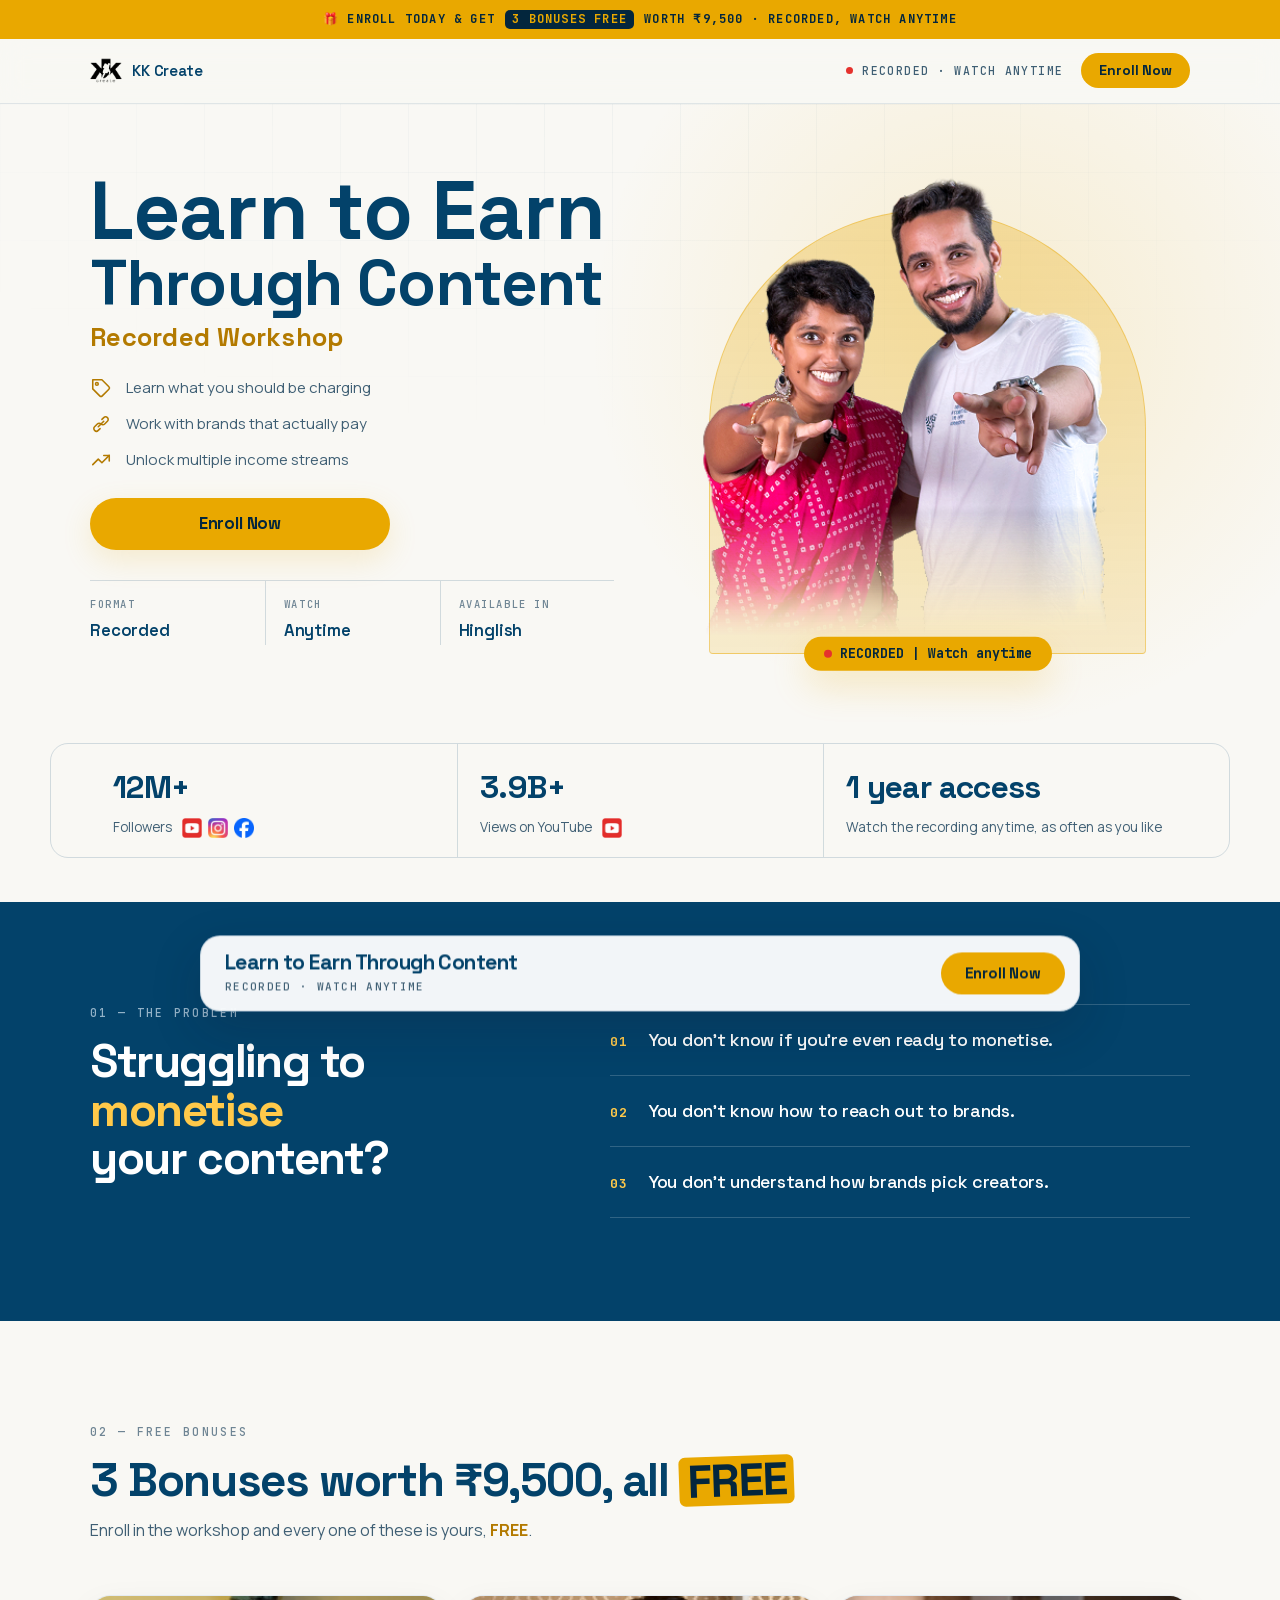
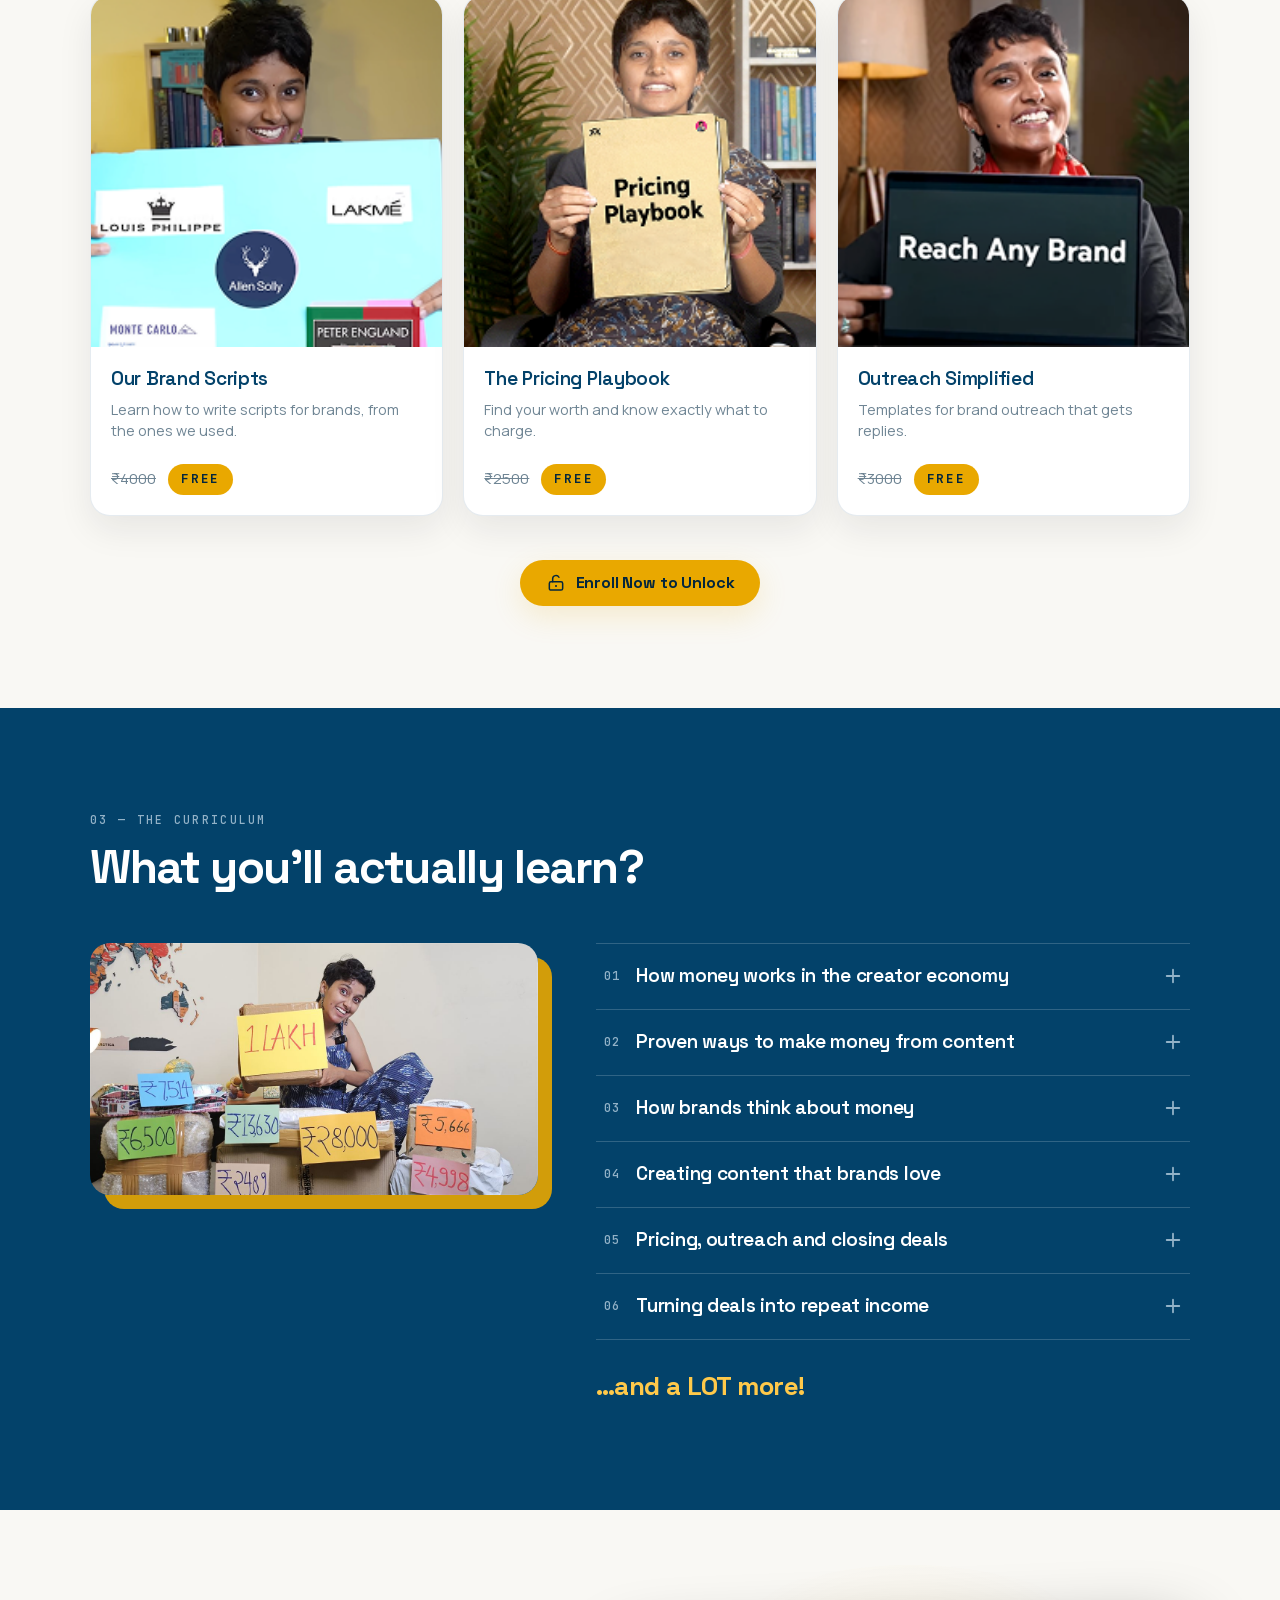
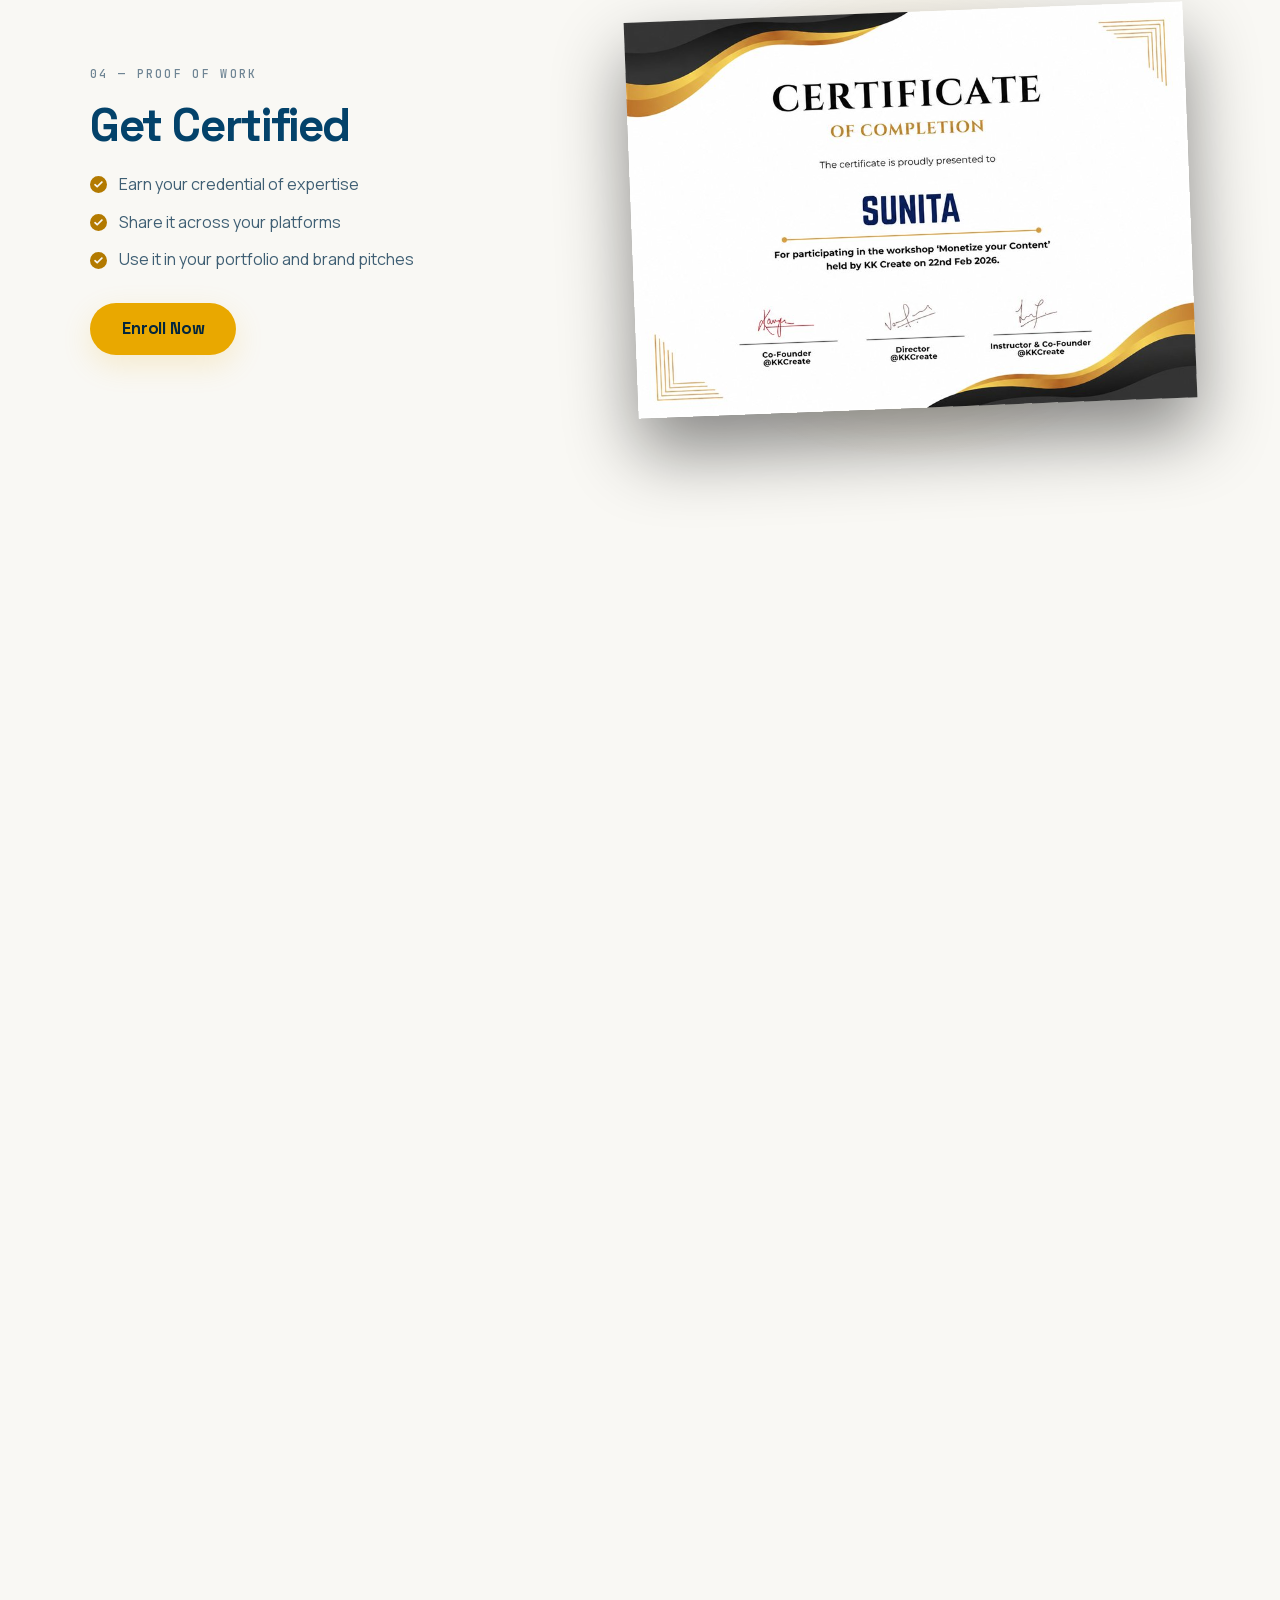
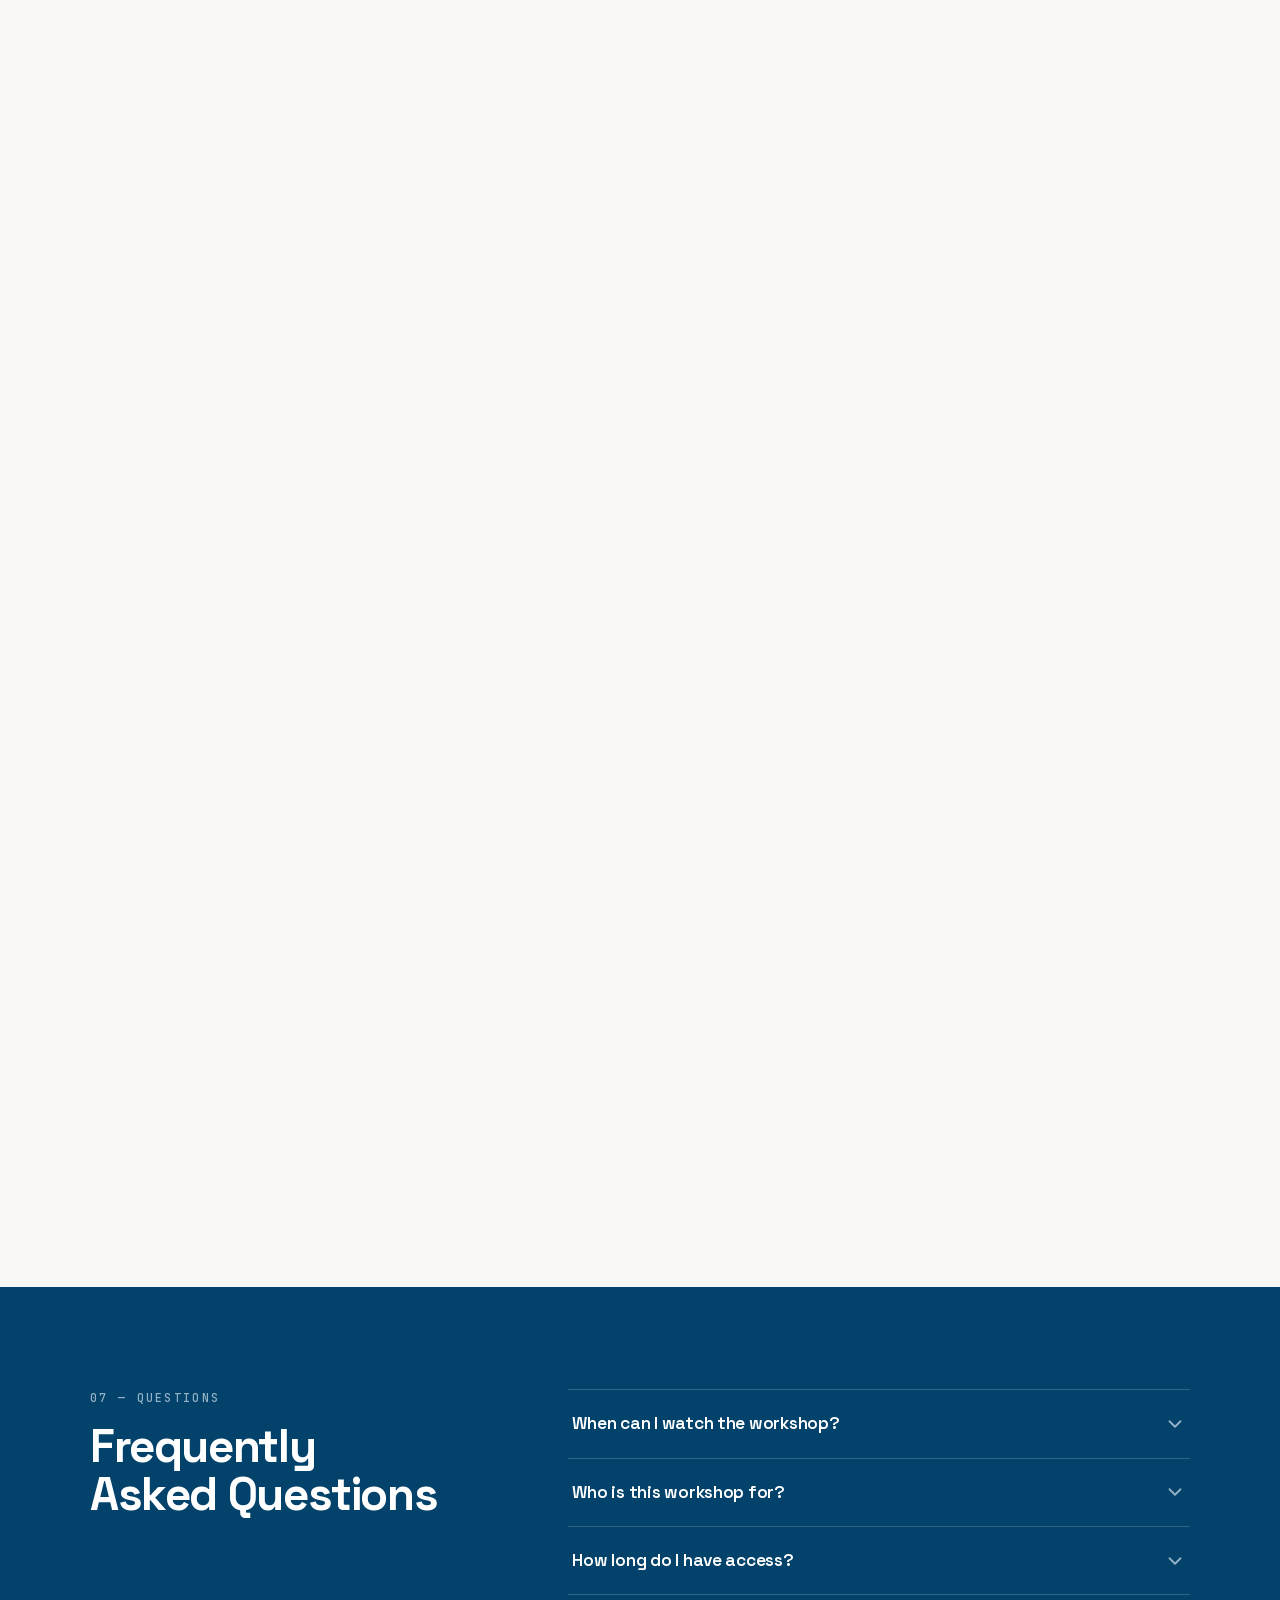
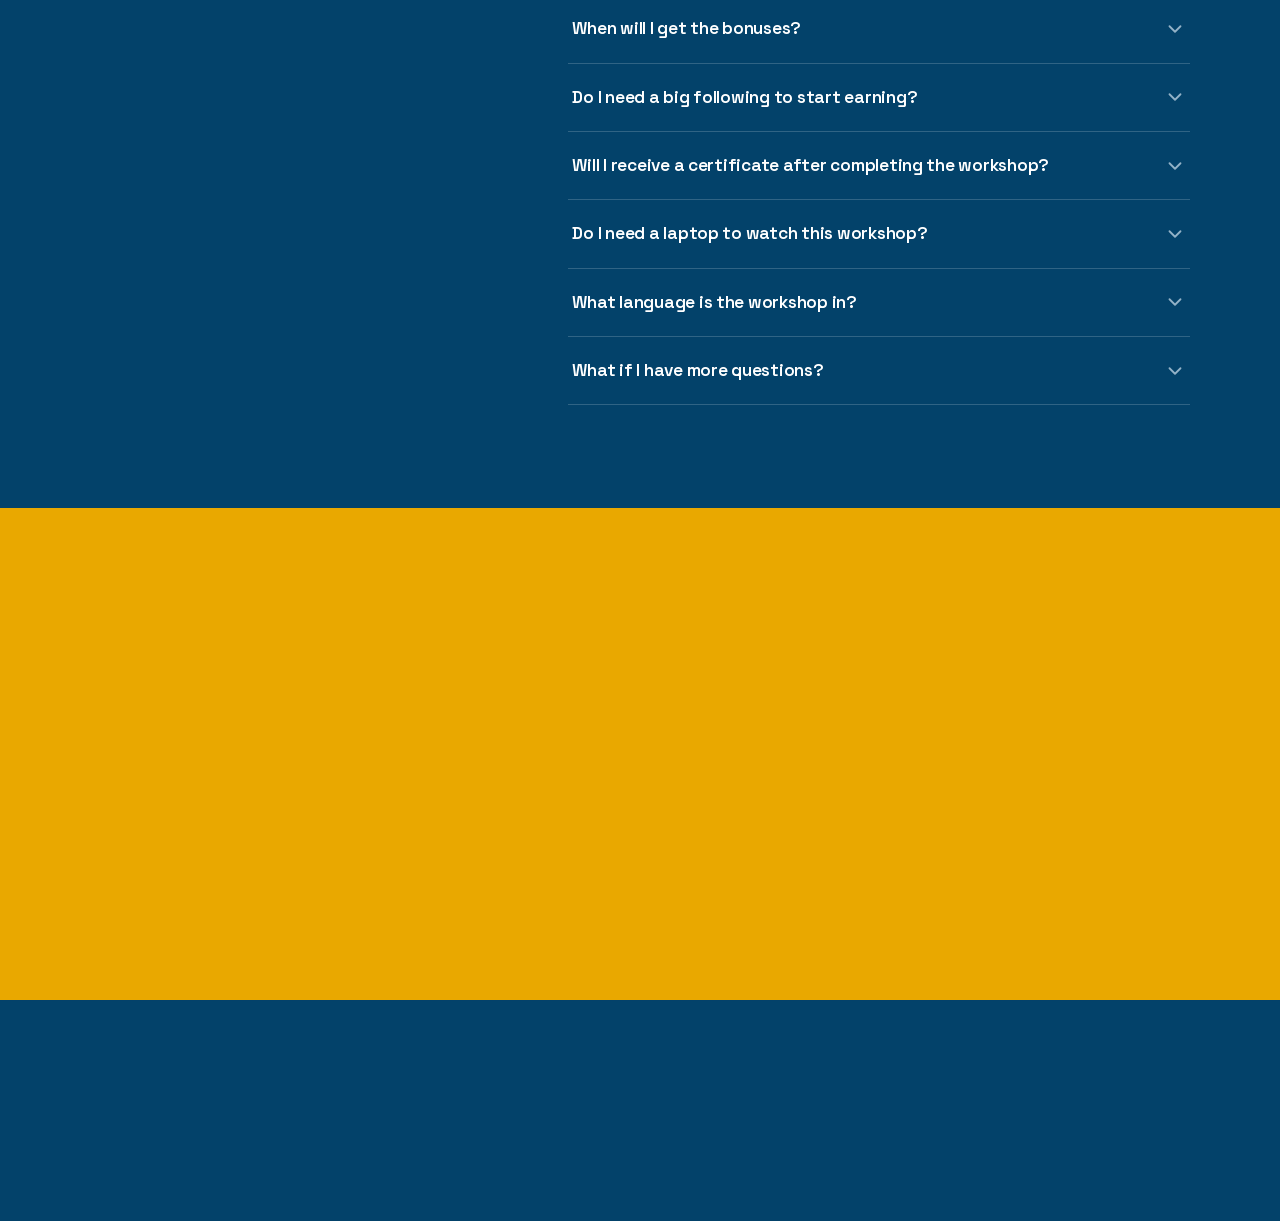
==== commit f24d8d88: "Workshop recording access: 1 year instead of lifetime Co-Authored-By: Claude Opus 5.5 <noreply@anthr" ====
--- a/index.html
+++ b/index.html
@@ -4,7 +4,7 @@
 <meta charset="utf-8" />
 <meta name="viewport" content="width=device-width, initial-scale=1" />
 <title>Learn to Earn Through Content — Recorded Workshop | KK Create</title>
-<meta name="description" content="Recorded workshop in Hinglish. Watch it anytime, with lifetime access. Learn what to charge, how to work with brands that pay and how to build multiple income streams from your content, with Lokesh Yadav. Plus 3 FREE bonuses worth ₹9,500." />
+<meta name="description" content="Recorded workshop in Hinglish. Watch it anytime, with 1 year of access. Learn what to charge, how to work with brands that pay and how to build multiple income streams from your content, with Lokesh Yadav. Plus 3 FREE bonuses worth ₹9,500." />
 <meta name="theme-color" content="#f9f8f4" />
 <link rel="canonical" href="https://finance.kkcreate.in/" />
 <meta property="og:url" content="https://finance.kkcreate.in/" />
@@ -37,7 +37,7 @@
    "@type": "Course",
    "@id": "https://finance.kkcreate.in/#workshop",
    "name": "Learn to Earn Through Content — Recorded Workshop",
-   "description": "A recorded online workshop for content creators on turning content into income: what to charge, how brands pick and pay creators, five income streams, pricing, outreach and closing brand deals, and turning deals into repeat income. Taught in Hinglish by Lokesh Yadav, co-founder of KK Create. Includes lifetime access to the recording, a certificate, and 3 free bonuses worth ₹9,500: Our Brand Scripts, The Pricing Playbook and Outreach Simplified.",
+   "description": "A recorded online workshop for content creators on turning content into income: what to charge, how brands pick and pay creators, five income streams, pricing, outreach and closing brand deals, and turning deals into repeat income. Taught in Hinglish by Lokesh Yadav, co-founder of KK Create. Includes 1 year of access to the recording, a certificate, and 3 free bonuses worth ₹9,500: Our Brand Scripts, The Pricing Playbook and Outreach Simplified.",
    "url": "https://finance.kkcreate.in/",
    "image": [
     "https://finance.kkcreate.in/assets/og-workshop.jpg?v=2"
@@ -104,7 +104,7 @@
      "name": "How long do I have access?",
      "acceptedAnswer": {
       "@type": "Answer",
-      "text": "For life. Watch the recording at your own pace, as many times as you like."
+      "text": "1 year from the day you enroll. Watch the recording at your own pace, as many times as you like in that time."
      }
     },
     {
@@ -265,7 +265,7 @@
           </span>
         </span>
       </div>
-      <div><b>Lifetime access</b><span class="le-reach-label">Watch the recording anytime, as often as you like</span></div>
+      <div><b>1 year access</b><span class="le-reach-label">Watch the recording anytime, as often as you like</span></div>
     </div>
   </section>
 
@@ -706,7 +706,7 @@
             <h3>How long do I have access?</h3>
             <svg class="lp-q-chev" width="22" height="22" viewBox="0 0 24 24" fill="none" stroke="currentColor" stroke-width="2" stroke-linecap="round" stroke-linejoin="round" aria-hidden="true"><path d="M6 9l6 6 6-6" /></svg>
           </button>
-          <div class="lp-q-body" id="q3"><div><p>For life. Watch the recording at your own pace, as many times as you like.</p></div></div>
+          <div class="lp-q-body" id="q3"><div><p><b>1 year</b> from the day you enroll. Watch the recording at your own pace, as many times as you like in that time.</p></div></div>
         </div>
 
         <div class="lp-q">
@@ -769,7 +769,7 @@
         <span>Stop waiting for &ldquo;the right time&rdquo;. Learn how creator money works and go after it, starting today.</span>
       </h2>
       <a class="lp-cta lp-cta-ink" data-buy href="https://learn.kkcreate.in/web/checkout/6adc95dbffadaa92425ff3eb">Enroll Now</a>
-      <p class="lp-final-meta">Recorded &middot; Watch anytime &middot; Lifetime access</p>
+      <p class="lp-final-meta">Recorded &middot; Watch anytime &middot; 1 year access</p>
     </div>
   </section>
 
